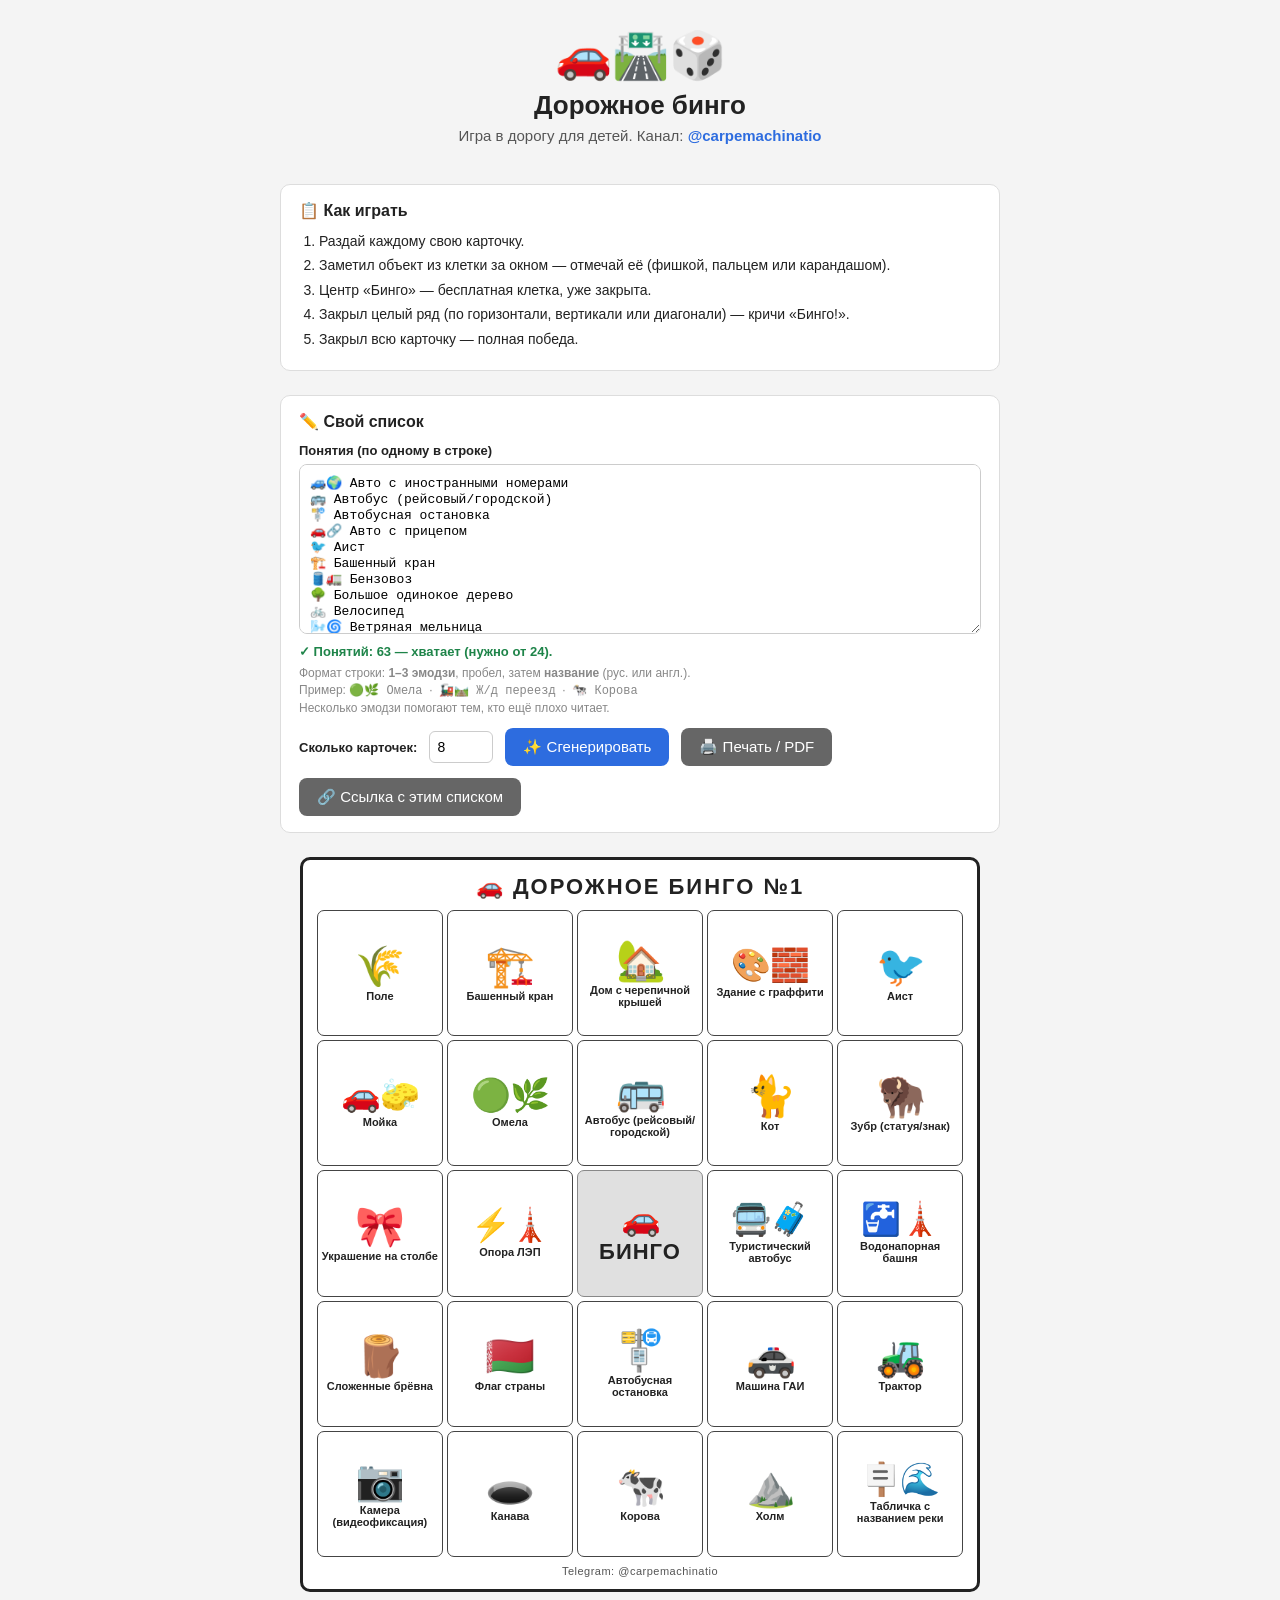
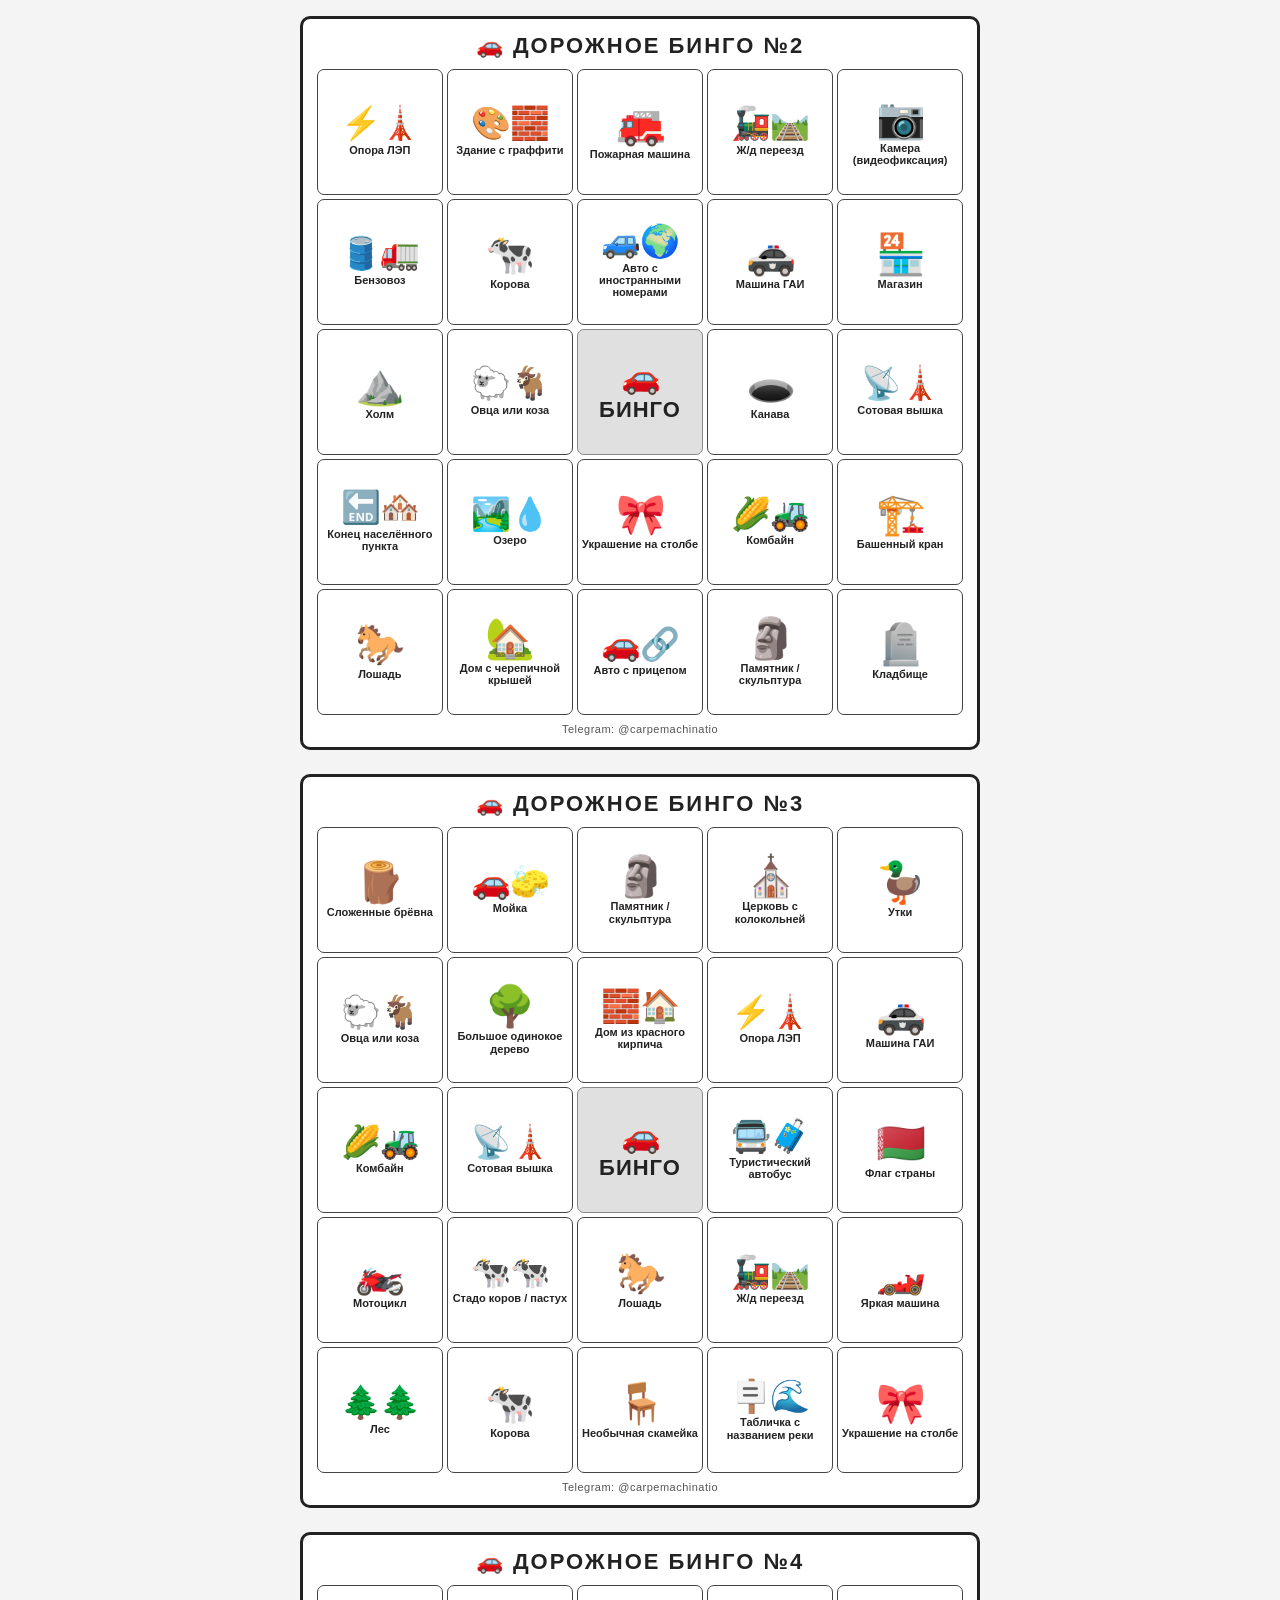
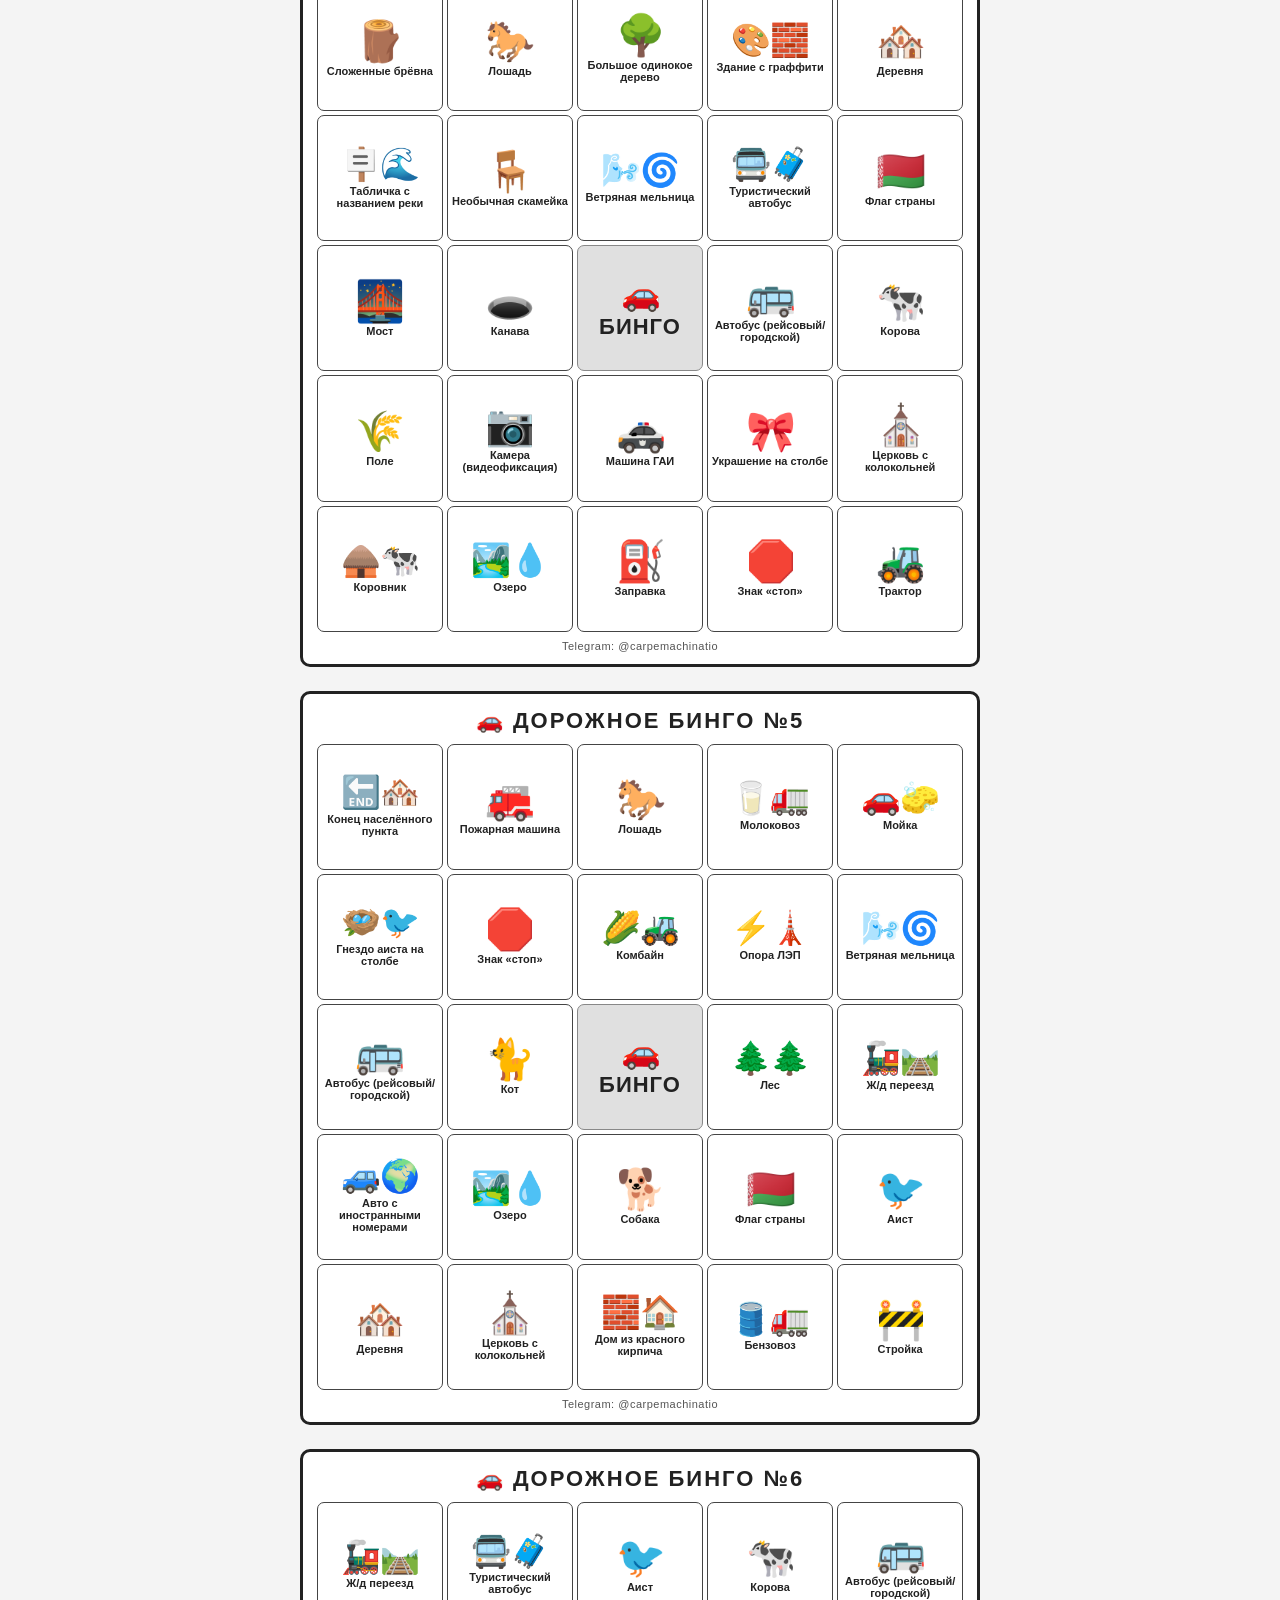
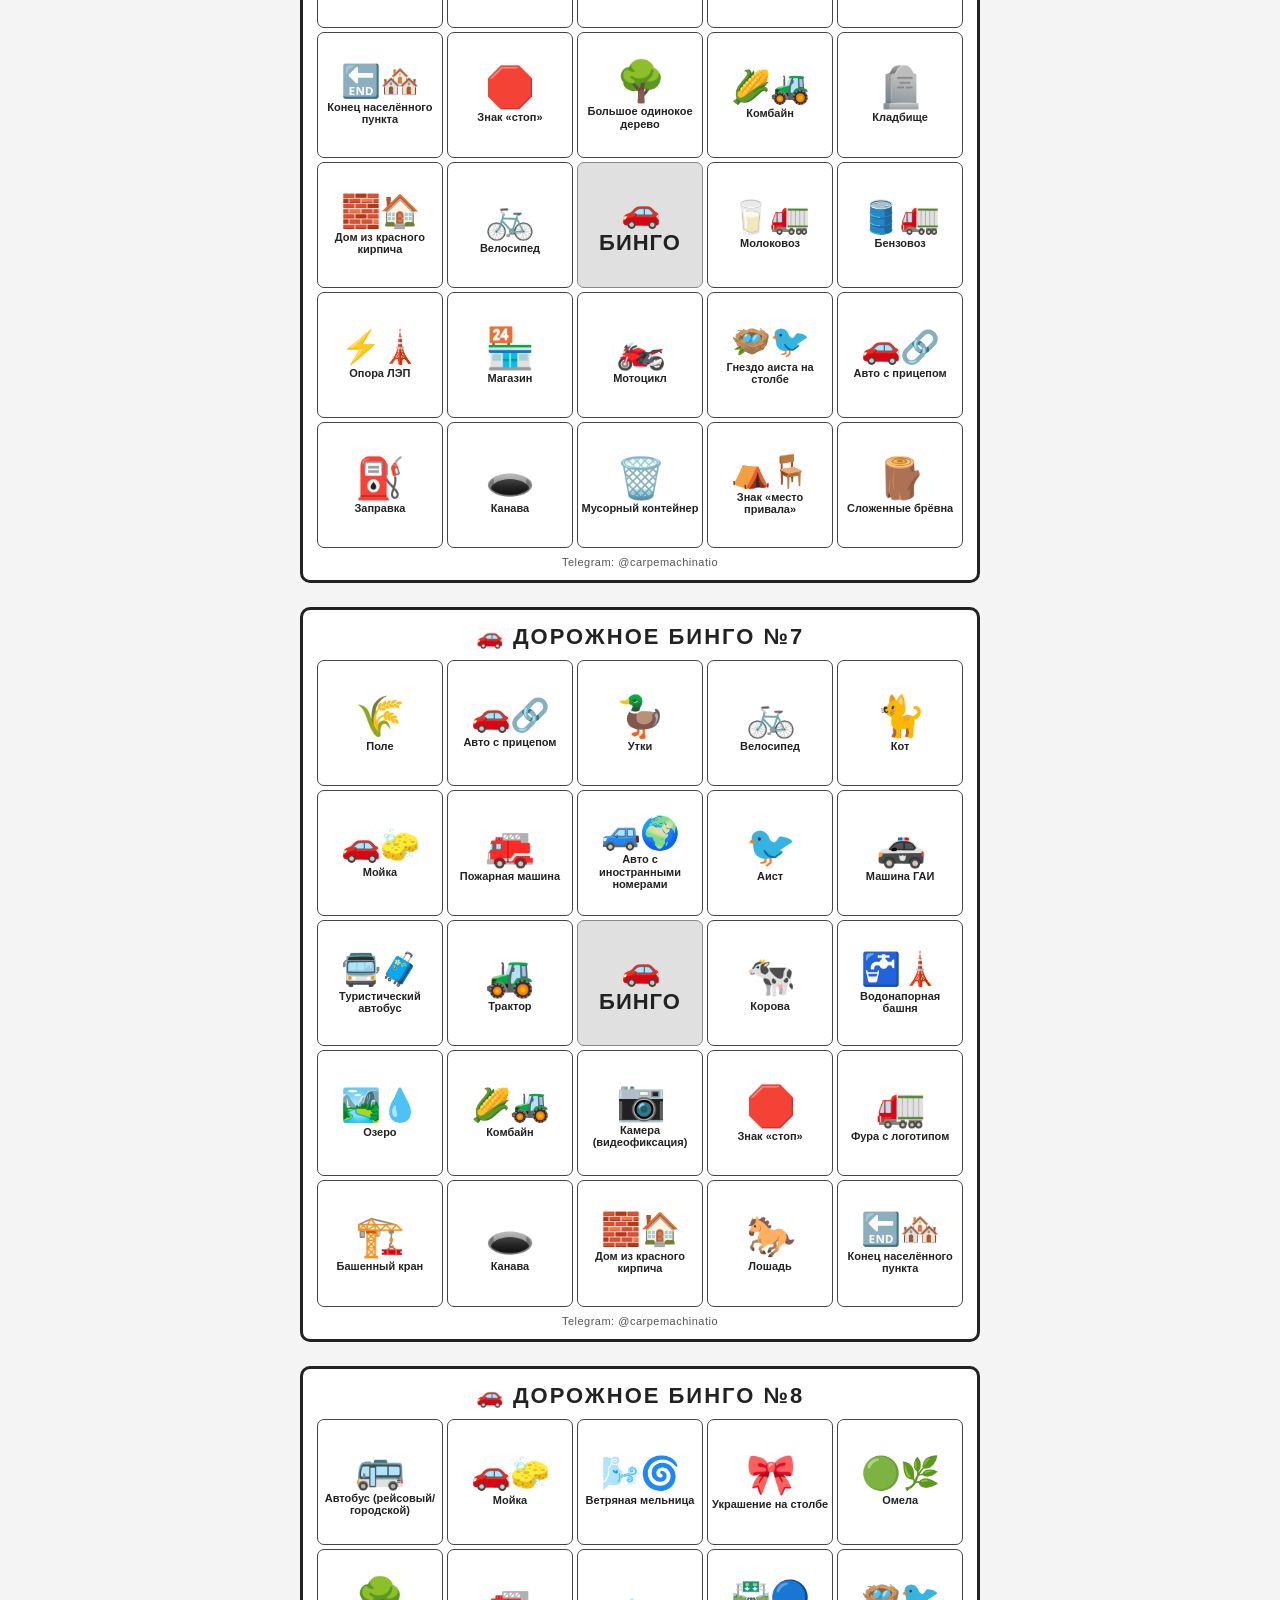
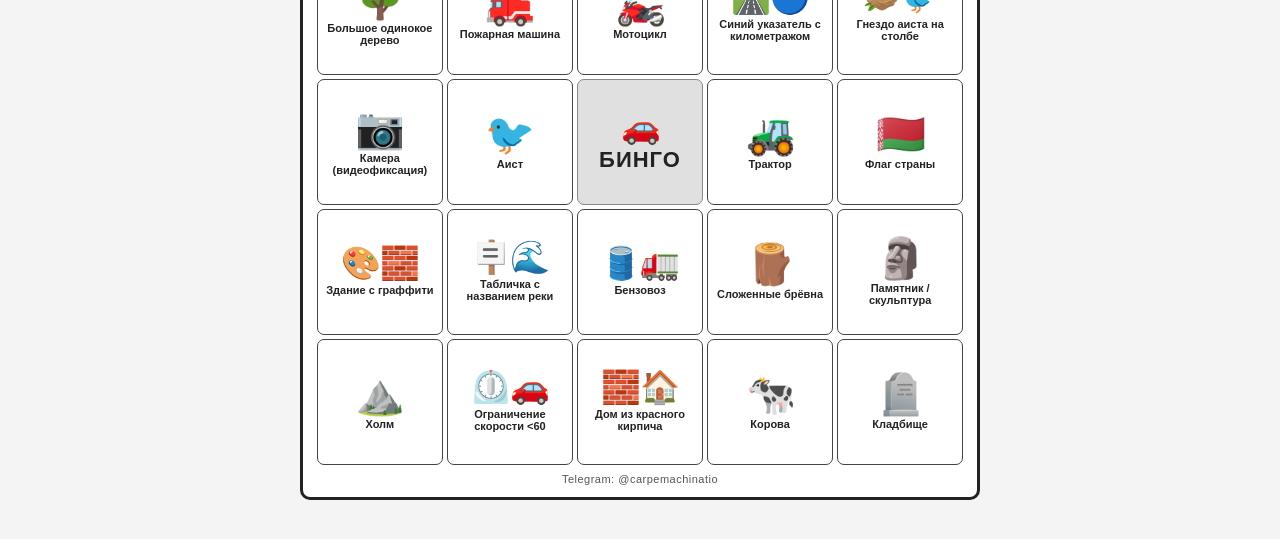
==== index.html @ 6b5879d4 "Initial commit: road bingo card generator Single-file static web app. 5x5 bingo cards for road trips" ====
<!DOCTYPE html>
<html lang="ru">
<head>
<meta charset="UTF-8">
<meta name="viewport" content="width=device-width, initial-scale=1.0">
<title>Дорожное бинго — генератор карточек для детей</title>
<meta name="description" content="Бесплатный генератор карточек «Дорожное бинго» — игра в дорогу для детей. Свой список слов, печать и PDF. Канал @carpemachinatio">

<!-- Open Graph / превью ссылки в Telegram -->
<meta property="og:type" content="website">
<meta property="og:title" content="🚗 Дорожное бинго — карточки для детей">
<meta property="og:description" content="Генератор карточек для игры в дорогу. Свой список слов, эмодзи-картинки, печать и PDF. @carpemachinatio">
<meta property="og:site_name" content="@carpemachinatio">
<!-- og:image: после хостинга подставь URL скриншота карточки -->
<meta property="og:image" content="">
<meta name="twitter:card" content="summary_large_image">

<style>
  * { box-sizing: border-box; }
  body {
    font-family: -apple-system, "Segoe UI", Roboto, sans-serif;
    margin: 0;
    padding: 0 16px 16px;
    background: #f4f4f4;
    color: #222;
  }

  .hero {
    max-width: 720px;
    margin: 0 auto 18px;
    text-align: center;
    padding: 28px 18px 22px;
  }
  .hero .emoji { font-size: 46px; }
  .hero h1 { font-size: 26px; margin: 8px 0 6px; }
  .hero p { color: #555; font-size: 15px; margin: 0; }
  .hero a { color: #2d6cdf; text-decoration: none; font-weight: 600; }
  .hero a:hover { text-decoration: underline; }

  .panel {
    max-width: 720px;
    margin: 0 auto 24px;
    background: #fff;
    border: 1px solid #ddd;
    border-radius: 10px;
    padding: 16px 18px;
  }
  .panel h2 { font-size: 16px; margin: 0 0 10px; }
  .rules { font-size: 14px; line-height: 1.6; margin: 0 0 4px; padding-left: 20px; }
  .rules li { margin-bottom: 2px; }

  label { display: block; font-size: 13px; font-weight: 600; margin: 12px 0 6px; }
  textarea {
    width: 100%;
    min-height: 170px;
    font-family: ui-monospace, "SF Mono", Menlo, monospace;
    font-size: 13px;
    padding: 10px;
    border: 1px solid #ccc;
    border-radius: 8px;
    resize: vertical;
  }
  .counter { font-size: 13px; font-weight: 600; margin-top: 6px; }
  .counter.ok { color: #1e8449; }
  .counter.bad { color: #c0392b; }
  .row { display: flex; align-items: center; gap: 12px; flex-wrap: wrap; margin-top: 12px; }
  .row label { margin: 0; }
  input[type=number] { width: 64px; padding: 7px; border: 1px solid #ccc; border-radius: 6px; font-size: 14px; }
  .hint { font-size: 12px; color: #888; margin-top: 6px; line-height: 1.4; }
  button {
    font-size: 15px;
    padding: 10px 18px;
    border: none;
    border-radius: 8px;
    background: #2d6cdf;
    color: #fff;
    cursor: pointer;
  }
  button.secondary { background: #666; }
  button:hover { filter: brightness(1.08); }

  .card {
    width: 18cm;
    max-width: 100%;
    margin: 0 auto 24px;
    background: #fff;
    border: 3px solid #222;
    border-radius: 10px;
    padding: 10px 14px 12px;
    page-break-inside: avoid;
    break-inside: avoid;
  }
  .card h2 {
    text-align: center;
    margin: 4px 0 10px;
    font-size: 22px;
    letter-spacing: 2px;
    text-transform: uppercase;
    color: #222;
  }
  .grid {
    display: grid;
    grid-template-columns: repeat(5, 1fr);
    grid-auto-rows: 1fr;
    gap: 4px;
  }
  .cell {
    border: 1.5px solid #444;
    border-radius: 7px;
    aspect-ratio: 1 / 1;
    display: flex;
    flex-direction: column;
    align-items: center;
    justify-content: center;
    text-align: center;
    padding: 3px;
    overflow: hidden;
  }
  .cell .emoji {
    font-size: 40px;
    line-height: 1.05;
    white-space: nowrap;
    letter-spacing: -1px;
  }
  .cell .emoji.two { font-size: 32px; }
  .cell .emoji.three { font-size: 25px; }
  .cell .label { font-size: 11px; line-height: 1.1; margin-top: 3px; font-weight: 600; }
  .cell.free {
    background: #e0e0e0;
    color: #222;
    border-color: #888;
  }
  .cell.free .emoji { font-size: 32px; }
  .cell.free .label {
    font-size: 22px;
    font-weight: 800;
    letter-spacing: 1px;
    text-transform: uppercase;
  }
  .card .footer {
    text-align: center;
    font-size: 11px;
    color: #555;
    margin-top: 8px;
    letter-spacing: 0.5px;
  }

  @media print {
    body { background: #fff; padding: 0; }
    .hero, .panel { display: none; }
    .card {
      width: 100%;
      margin: 0 0 0.6cm;
      border-width: 2px;
    }
    @page { size: A4 portrait; margin: 1cm; }
  }
</style>
</head>
<body>

<div class="hero">
  <div class="emoji">🚗🛣️🎲</div>
  <h1>Дорожное бинго</h1>
  <p>Игра в дорогу для детей. Канал: <a href="https://t.me/carpemachinatio" target="_blank" rel="noopener">@carpemachinatio</a></p>
</div>

<div class="panel">
  <h2>📋 Как играть</h2>
  <ol class="rules">
    <li>Раздай каждому свою карточку.</li>
    <li>Заметил объект из клетки за окном — отмечай её (фишкой, пальцем или карандашом).</li>
    <li>Центр «Бинго» — бесплатная клетка, уже закрыта.</li>
    <li>Закрыл целый ряд (по горизонтали, вертикали или диагонали) — кричи «Бинго!».</li>
    <li>Закрыл всю карточку — полная победа.</li>
  </ol>
</div>

<div class="panel">
  <h2>✏️ Свой список</h2>
  <label for="words">Понятия (по одному в строке)</label>
  <textarea id="words" spellcheck="false"></textarea>
  <div id="counter" class="counter"></div>
  <div class="hint">
    Формат строки: <b>1–3 эмодзи</b>, пробел, затем <b>название</b> (рус. или англ.).<br>
    Пример: <code>🟢🌿 Омела</code> &nbsp;·&nbsp; <code>🚂🛤️ Ж/д переезд</code> &nbsp;·&nbsp; <code>🐄 Корова</code><br>
    Несколько эмодзи помогают тем, кто ещё плохо читает.
  </div>

  <div class="row">
    <label for="count">Сколько карточек:</label>
    <input type="number" id="count" value="8" min="1" max="40">
    <button onclick="render()">✨ Сгенерировать</button>
    <button class="secondary" onclick="window.print()">🖨️ Печать / PDF</button>
    <button class="secondary" onclick="copyShareLink()">🔗 Ссылка с этим списком</button>
  </div>
</div>

<div id="cards"></div>

<script>
const DEFAULT_LIST = `🚙🌍 Авто с иностранными номерами
🚌 Автобус (рейсовый/городской)
🚏 Автобусная остановка
🚗🔗 Авто с прицепом
🐦 Аист
🏗️ Башенный кран
🛢️🚛 Бензовоз
🌳 Большое одинокое дерево
🚲 Велосипед
🌬️🌀 Ветряная мельница
🚰🗼 Водонапорная башня
🪺🐦 Гнездо аиста на столбе
🏘️ Деревня
🧱🏠 Дом из красного кирпича
🏡 Дом с черепичной крышей
🚂🛤️ Ж/д переезд
⛽ Заправка
🎨🧱 Здание с граффити
⛺🪑 Знак «место привала»
🛑 Знак «стоп»
⏲️🚗 Ограничение скорости <60
🦬 Зубр (статуя/знак)
📷 Камера (видеофиксация)
🕳️ Канава
🪦 Кладбище
🌽🚜 Комбайн
🐄 Корова
🛖🐄 Коровник
🐈 Кот
🌲🌲 Лес
🐎 Лошадь
🏪 Магазин
🚓 Машина ГАИ
🚗🧽 Мойка
🥛🚛 Молоковоз
🌉 Мост
🏍️ Мотоцикл
🗑️ Мусорный контейнер
🪑 Необычная скамейка
🐑🐐 Овца или коза
🏞️💧 Озеро
🟢🌿 Омела
⚡🗼 Опора ЛЭП
🗿 Памятник / скульптура
🚒 Пожарная машина
🌾 Поле
🛣️🔵 Синий указатель с километражом
🪵 Сложенные брёвна
🐕 Собака
📡🗼 Сотовая вышка
🐄🐄 Стадо коров / пастух
🚧 Стройка
🪧🌊 Табличка с названием реки
🚜 Трактор
🚍🧳 Туристический автобус
🔚🏘️ Конец населённого пункта
🎀 Украшение на столбе
🦆 Утки
🇧🇾 Флаг страны
🚛 Фура с логотипом
⛰️ Холм
⛪ Церковь с колокольней
🏎️ Яркая машина`;

const CHANNEL = "@carpemachinatio";
const NEEDED = 24;

// Разбор строки: ведущие эмодзи (до первой буквы) -> картинка, остальное -> подпись.
function parseLine(line) {
  const trimmed = line.trim();
  if (!trimmed) return null;
  const m = trimmed.match(/[A-Za-zА-Яа-яЁё]/);
  if (!m) return { emoji: trimmed, label: "" };
  const idx = m.index;
  const emoji = trimmed.slice(0, idx).trim();
  const label = trimmed.slice(idx).trim();
  return { emoji: emoji || "•", label };
}

function parseAll() {
  return document.getElementById('words').value
    .split('\n').map(parseLine).filter(Boolean);
}

// Кол-во эмодзи-знаков (с учётом ZWJ/флагов через сегментацию).
function emojiCount(str) {
  if (window.Intl && Intl.Segmenter) {
    const seg = new Intl.Segmenter("ru", { granularity: "grapheme" });
    return [...seg.segment(str)].filter(s => s.segment.trim()).length;
  }
  return [...str].filter(c => c.trim()).length;
}

function shuffle(arr) {
  const a = arr.slice();
  for (let i = a.length - 1; i > 0; i--) {
    const j = Math.floor(Math.random() * (i + 1));
    [a[i], a[j]] = [a[j], a[i]];
  }
  return a;
}

function escapeHtml(s) {
  return s.replace(/&/g, "&amp;").replace(/</g, "&lt;").replace(/>/g, "&gt;");
}

function cellHtml(item) {
  const n = emojiCount(item.emoji);
  const cls = n >= 3 ? "emoji three" : (n === 2 ? "emoji two" : "emoji");
  return '<div class="cell"><div class="' + cls + '">' + item.emoji +
         '</div><div class="label">' + escapeHtml(item.label) + '</div></div>';
}

function makeCard(idx, items) {
  const picks = shuffle(items).slice(0, 24);
  const cells = [];
  let p = 0;
  for (let i = 0; i < 25; i++) {
    if (i === 12) {
      cells.push('<div class="cell free"><div class="emoji">🚗</div><div class="label">Бинго</div></div>');
    } else {
      cells.push(cellHtml(picks[p++]));
    }
  }
  return '<div class="card"><h2>🚗 Дорожное бинго №' + (idx + 1) +
         '</h2><div class="grid">' + cells.join('') +
         '</div><div class="footer">Telegram: ' + CHANNEL + '</div></div>';
}

function updateCounter() {
  const n = parseAll().length;
  const el = document.getElementById('counter');
  if (n >= NEEDED) {
    el.className = "counter ok";
    el.textContent = "✓ Понятий: " + n + " — хватает (нужно от " + NEEDED + ").";
  } else {
    el.className = "counter bad";
    el.textContent = "Понятий: " + n + " — мало, нужно ещё " + (NEEDED - n) + " (минимум " + NEEDED + ").";
  }
}

function render() {
  const items = parseAll();
  updateCounter();
  if (items.length < NEEDED) {
    document.getElementById('cards').innerHTML = "";
    return;
  }
  let count = parseInt(document.getElementById('count').value, 10) || 8;
  count = Math.max(1, Math.min(40, count));
  const out = [];
  for (let i = 0; i < count; i++) out.push(makeCard(i, items));
  document.getElementById('cards').innerHTML = out.join('');
}

// --- URL-параметр ?list= (base64, UTF-8 safe) ---
function encodeList(text) { return btoa(unescape(encodeURIComponent(text))); }
function decodeList(b64) { return decodeURIComponent(escape(atob(b64))); }

function copyShareLink() {
  const url = location.origin + location.pathname + "?list=" +
              encodeURIComponent(encodeList(document.getElementById('words').value));
  navigator.clipboard?.writeText(url).then(
    () => alert("Ссылка скопирована! Длина: " + url.length + " симв.\n\n" +
                (url.length > 6000 ? "⚠️ Очень длинная — короткий список надёжнее." : "Можно делиться.")),
    () => prompt("Скопируй ссылку вручную:", url)
  ) || prompt("Скопируй ссылку вручную:", url);
}

// --- Инициализация ---
(function init() {
  const params = new URLSearchParams(location.search);
  const l = params.get('list');
  let initial = DEFAULT_LIST;
  if (l) {
    try { initial = decodeList(l); } catch (e) { /* битый параметр — дефолт */ }
  }
  const ta = document.getElementById('words');
  ta.value = initial;
  ta.addEventListener('input', updateCounter);
  render();
})();
</script>
</body>
</html>
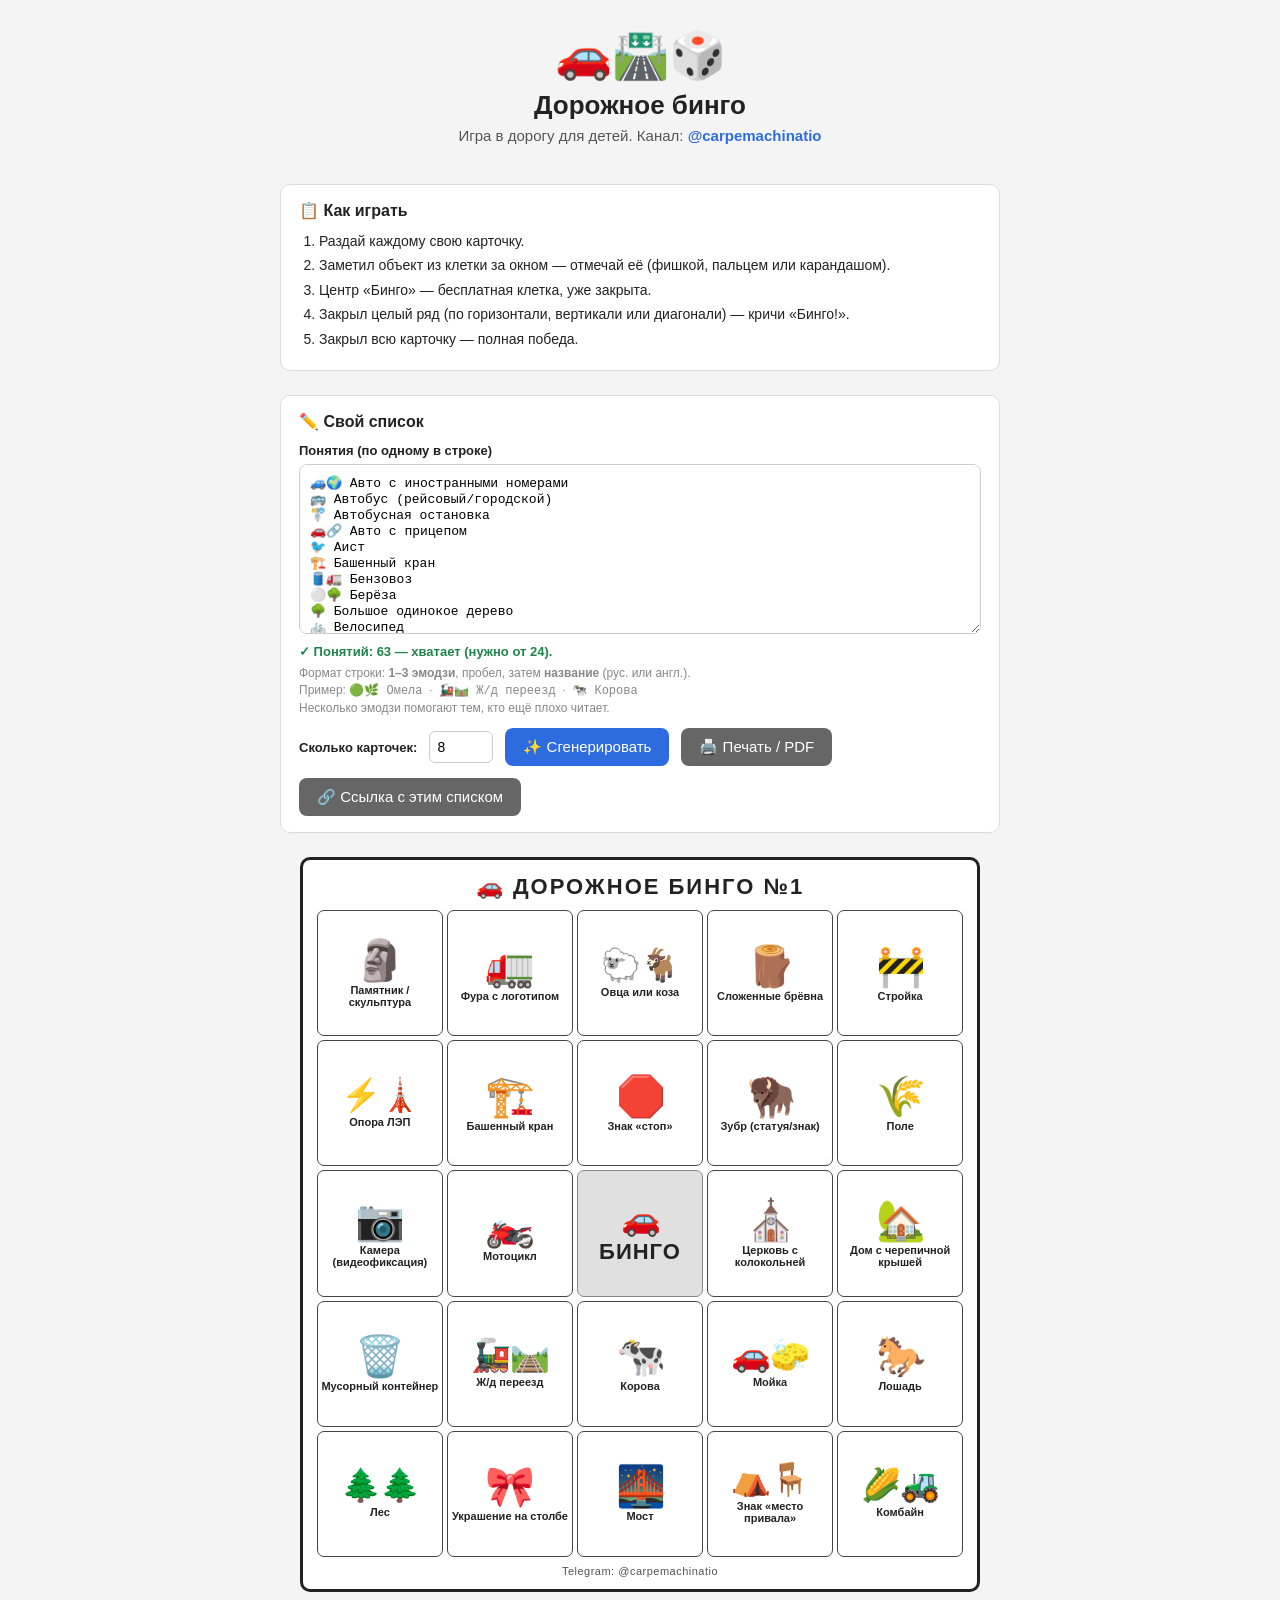
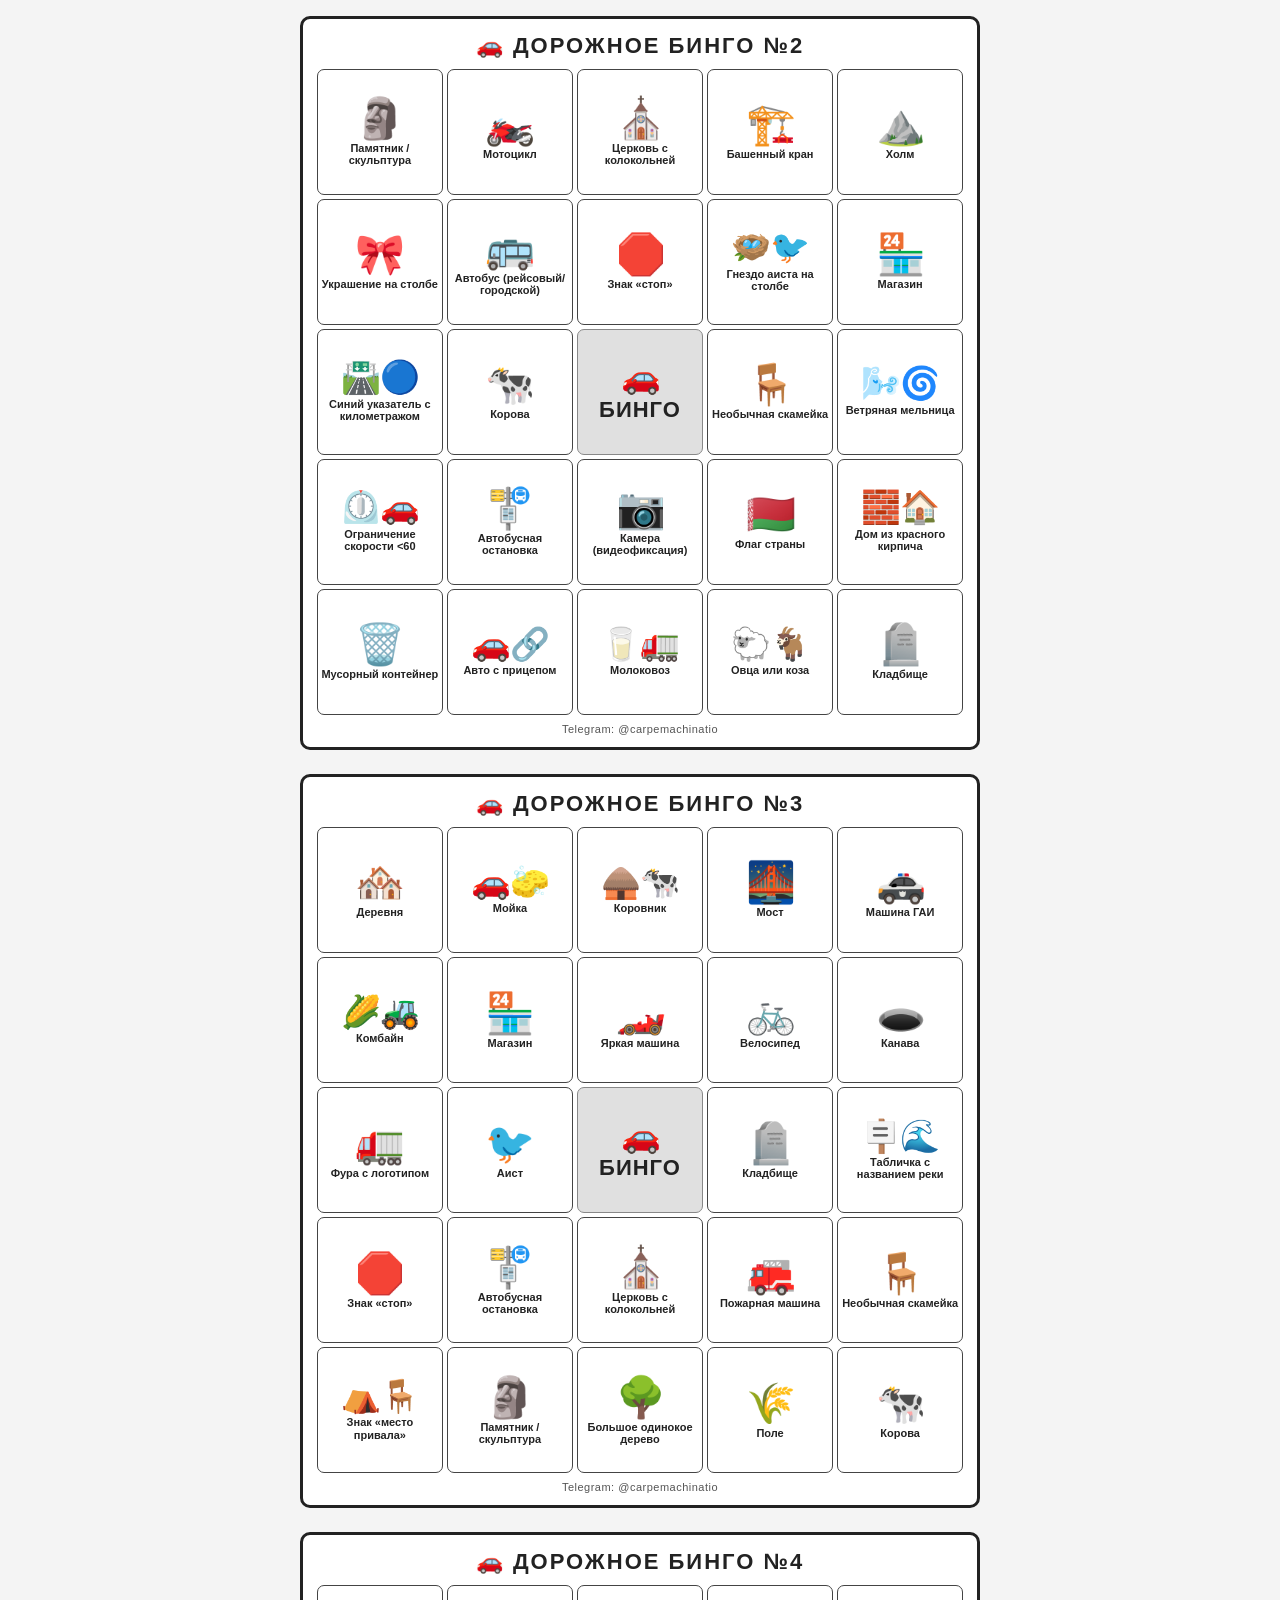
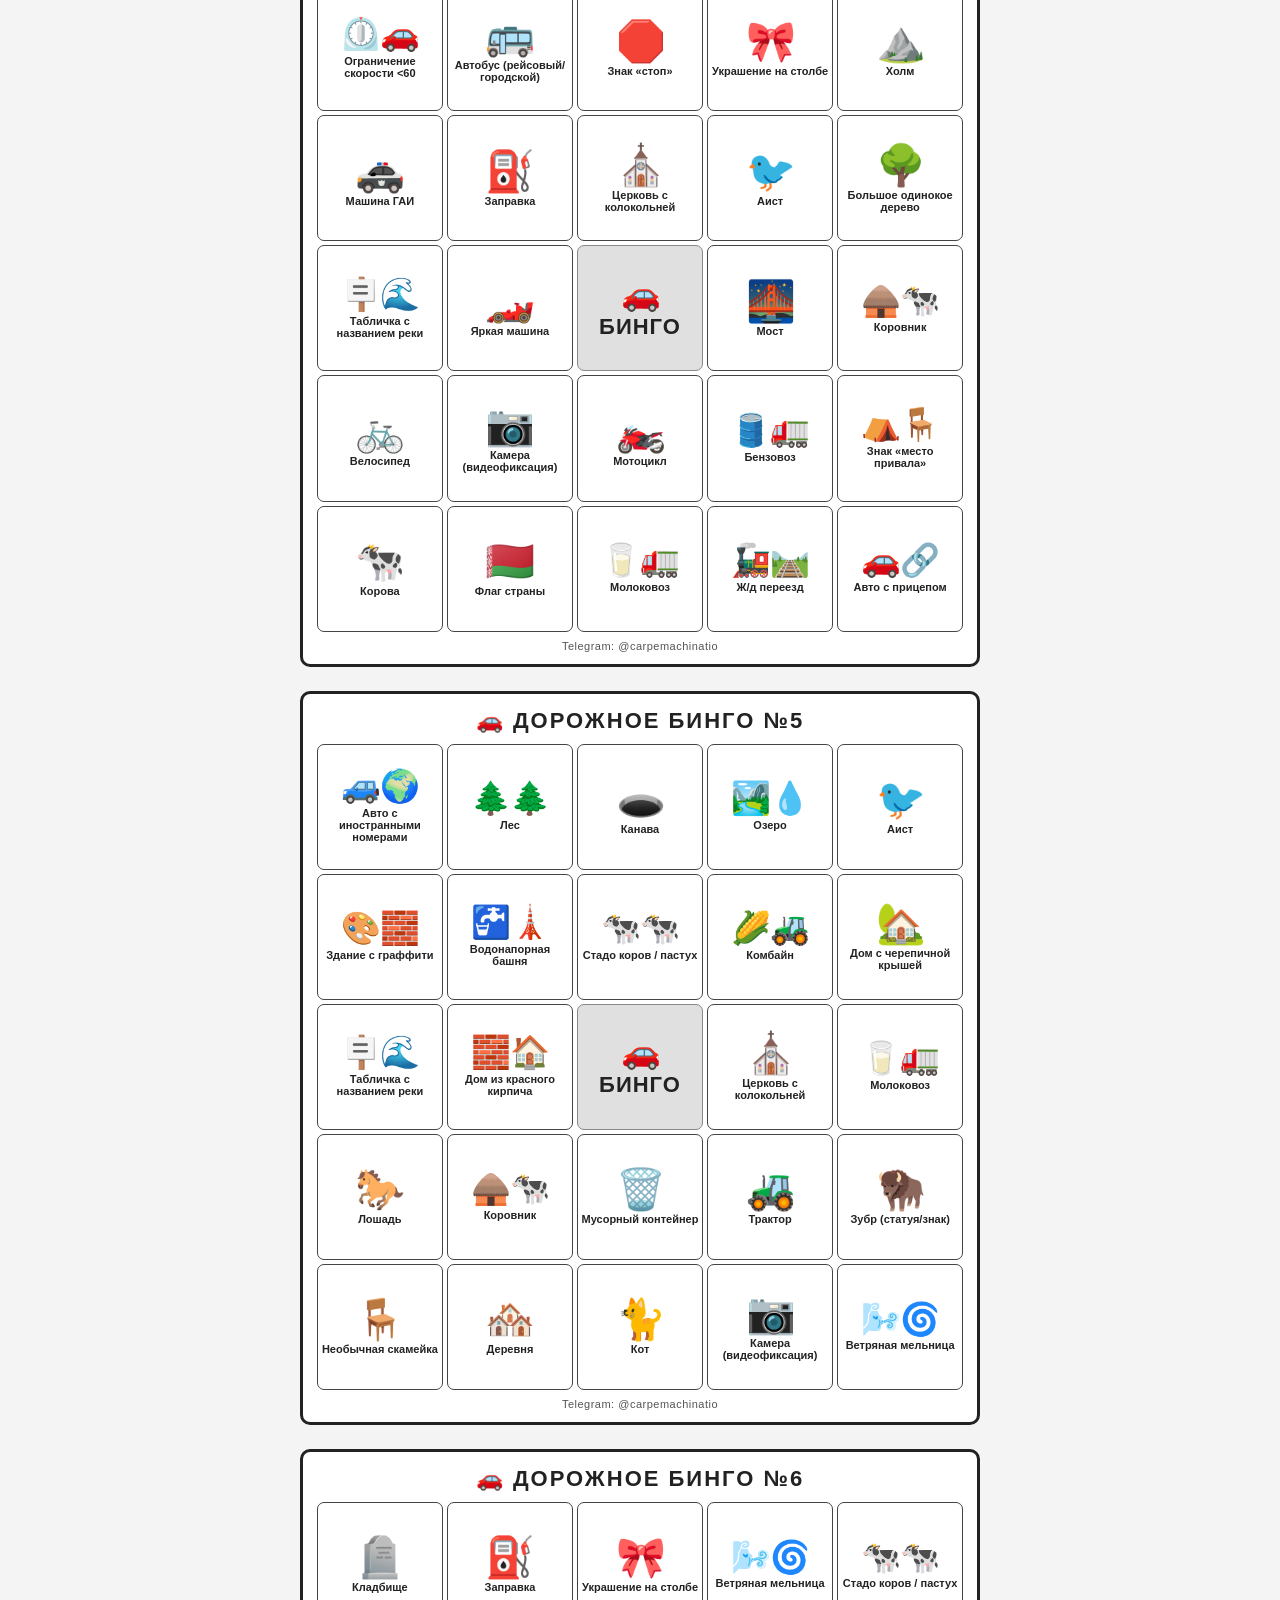
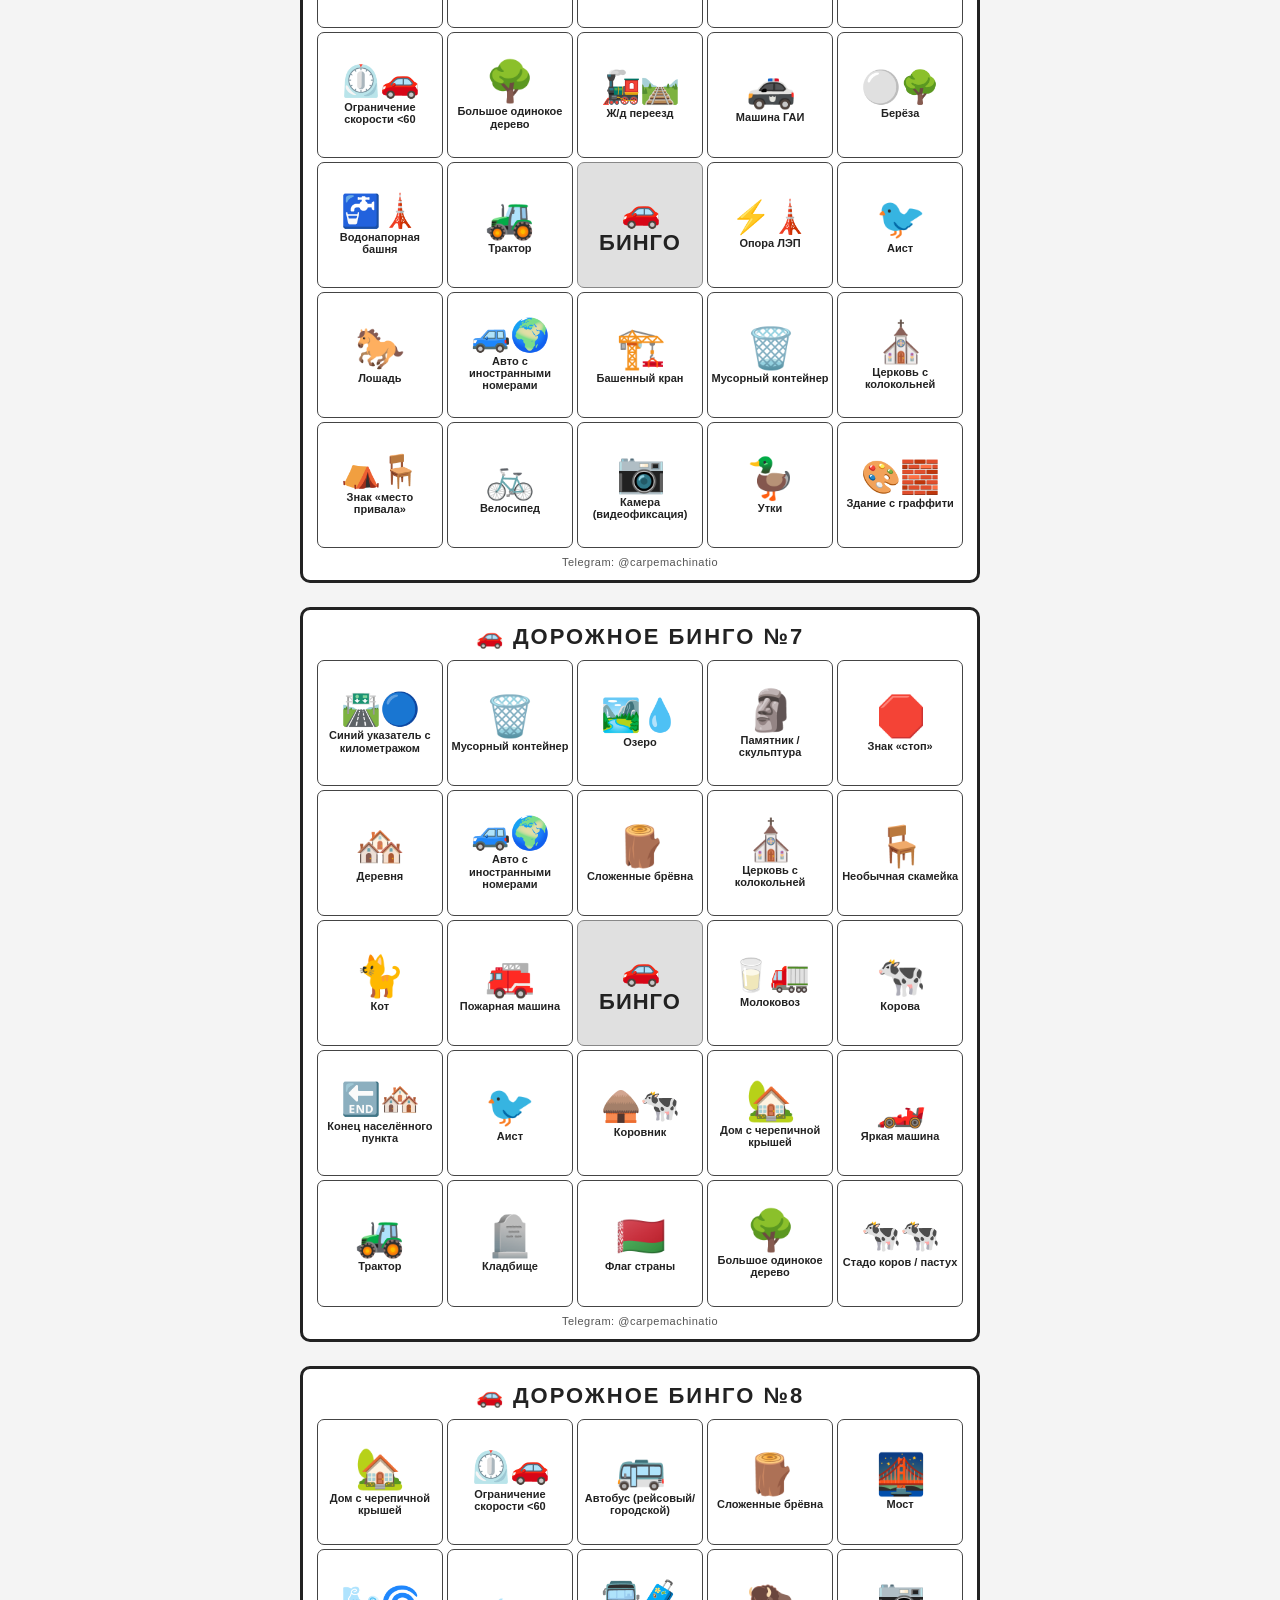
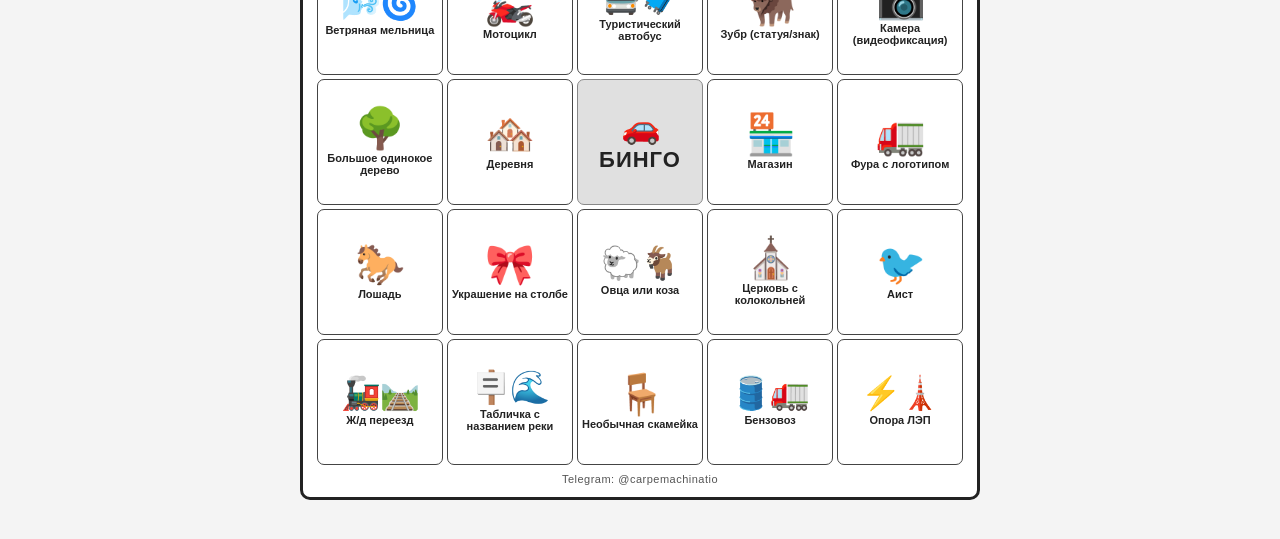
==== commit cd96c721: "Replace Омела with Берёза in default word list Birch (⚪🌳) is more recognizable for kids than mistlet" ====
--- a/index.html
+++ b/index.html
@@ -206,6 +206,7 @@
 🐦 Аист
 🏗️ Башенный кран
 🛢️🚛 Бензовоз
+⚪🌳 Берёза
 🌳 Большое одинокое дерево
 🚲 Велосипед
 🌬️🌀 Ветряная мельница
@@ -240,7 +241,6 @@
 🪑 Необычная скамейка
 🐑🐐 Овца или коза
 🏞️💧 Озеро
-🟢🌿 Омела
 ⚡🗼 Опора ЛЭП
 🗿 Памятник / скульптура
 🚒 Пожарная машина
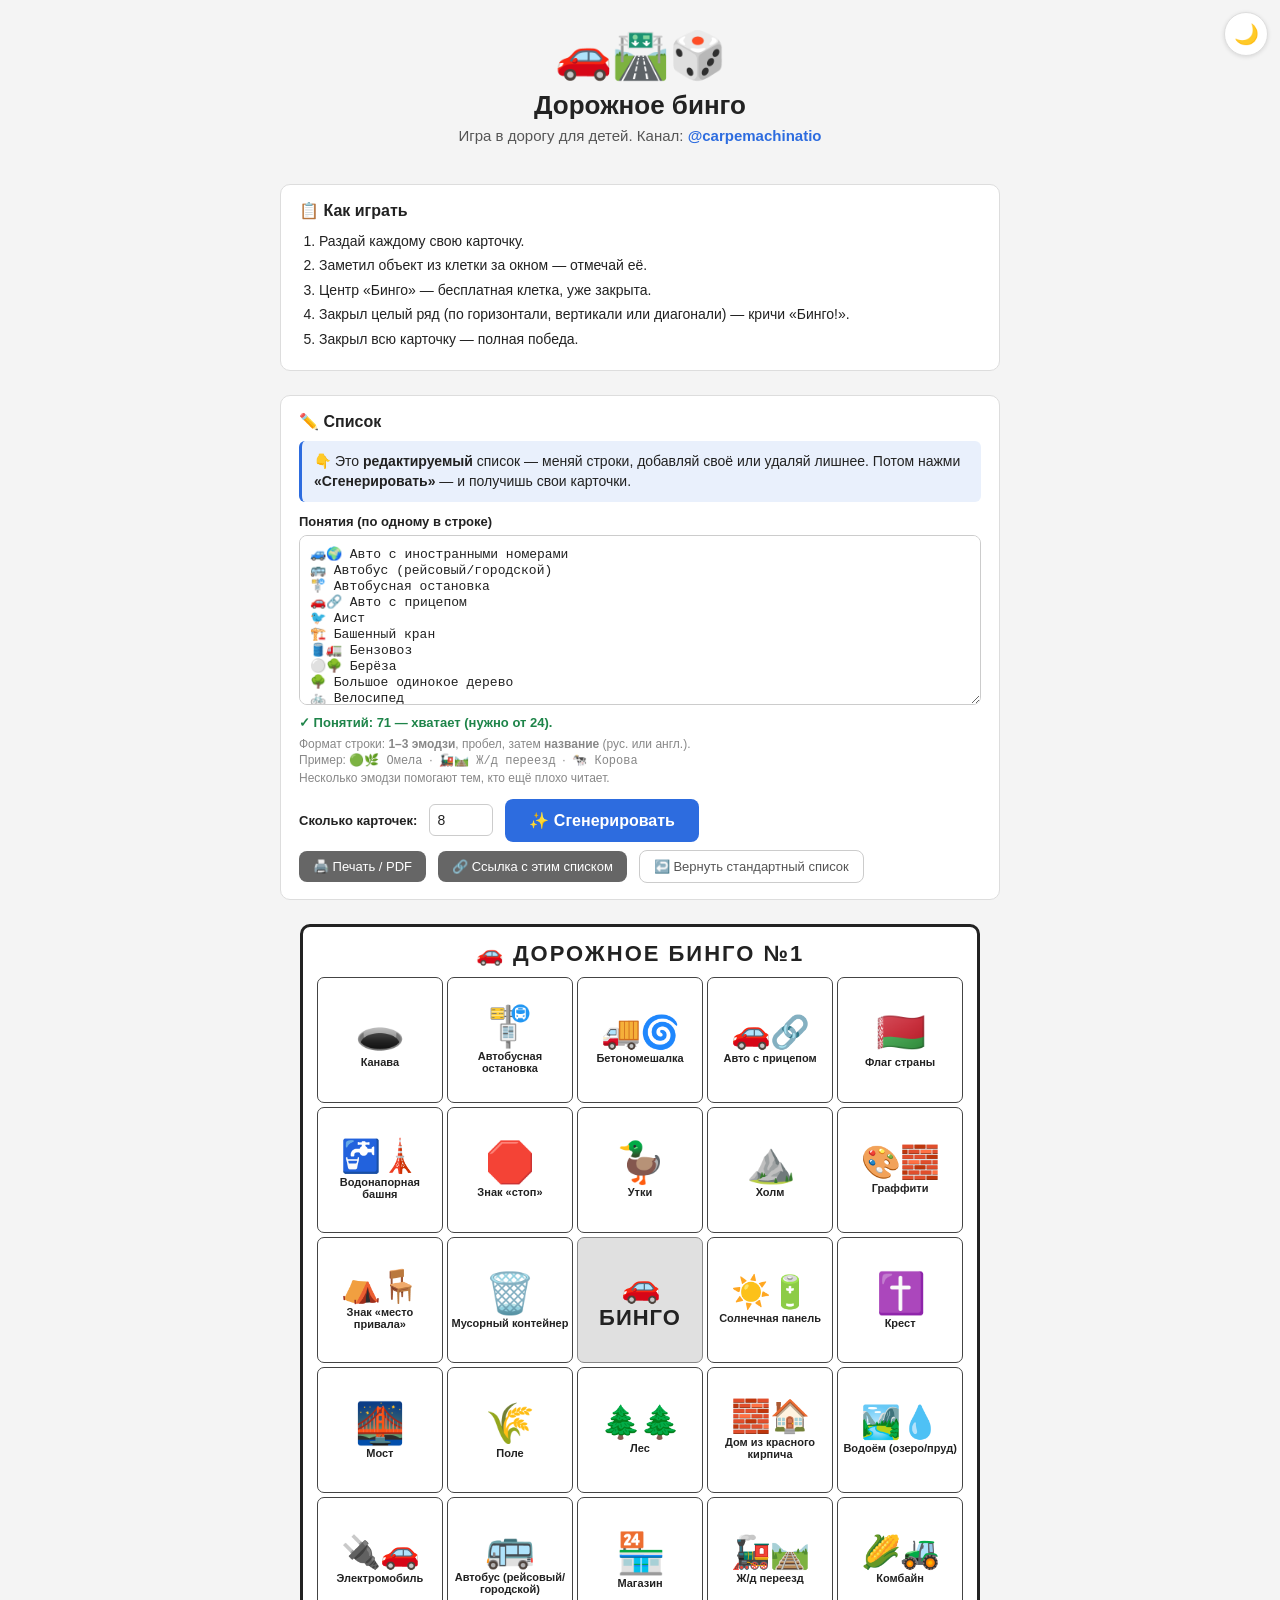
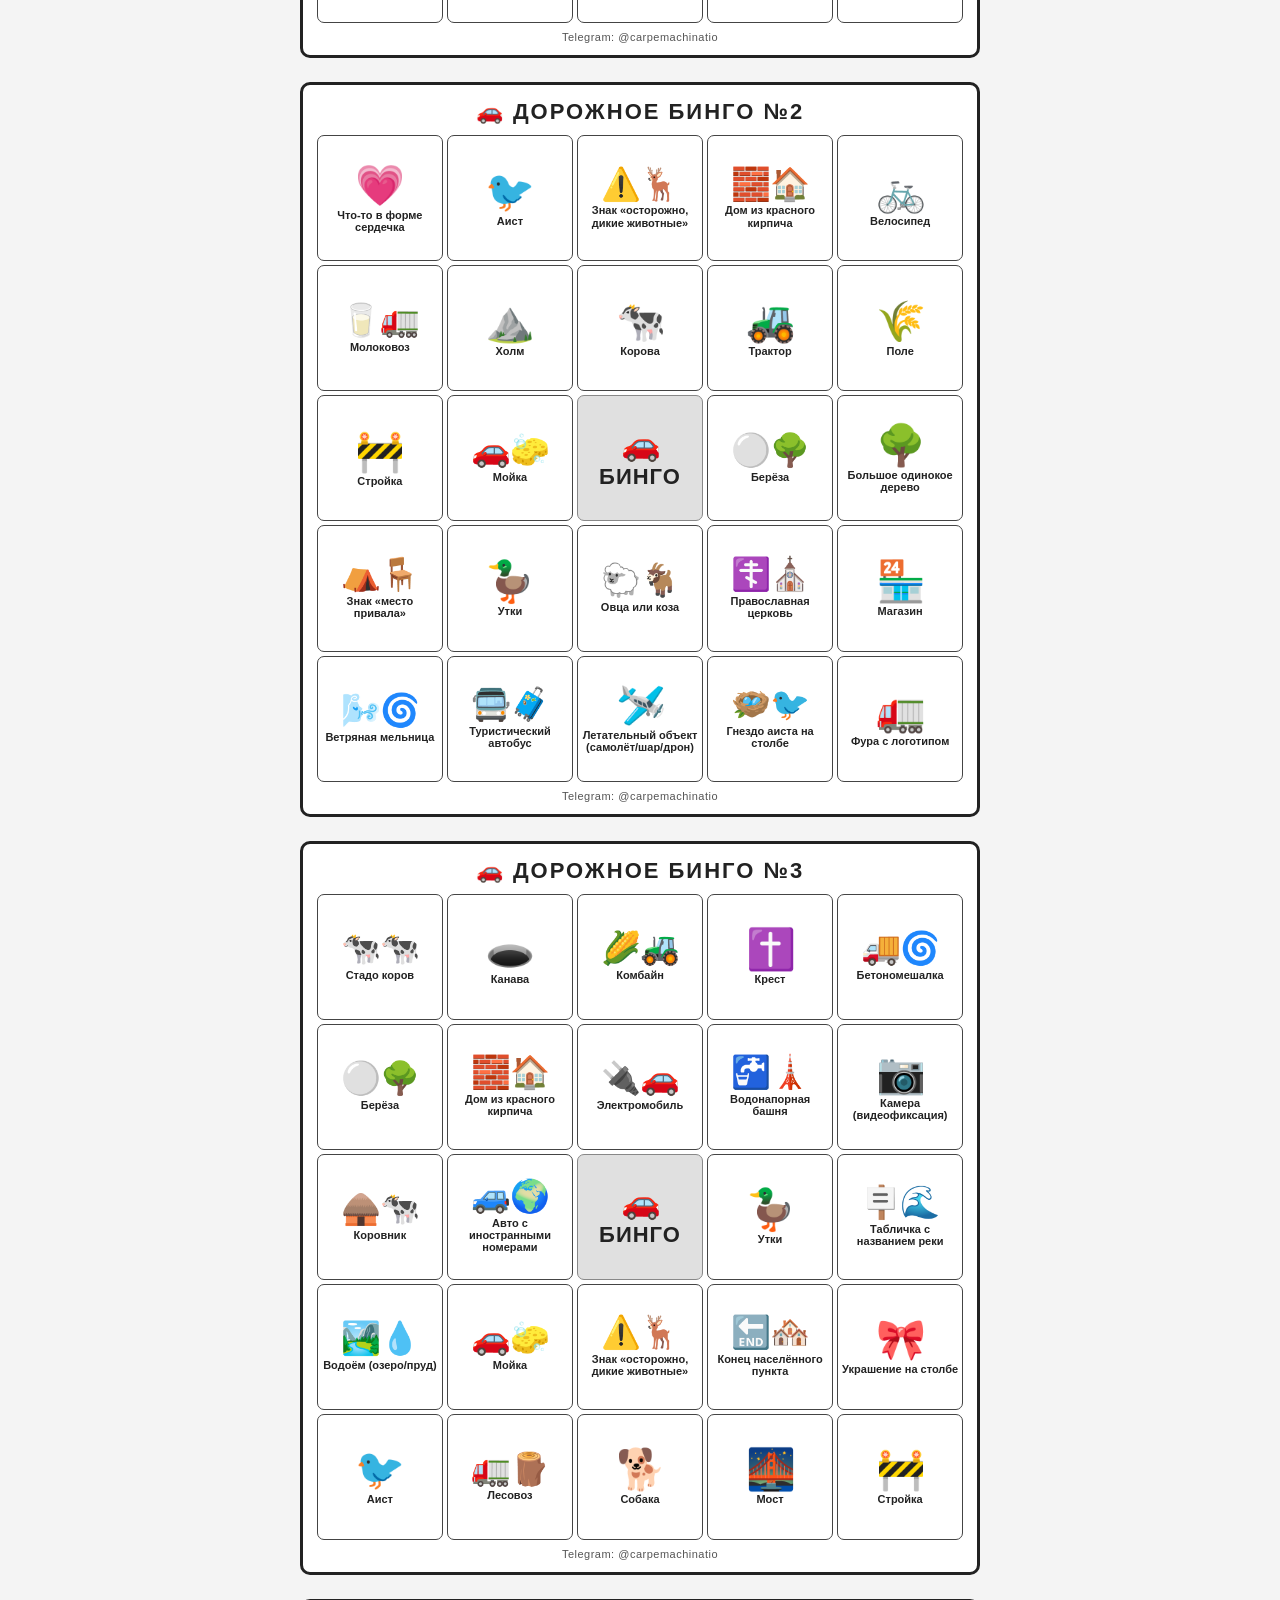
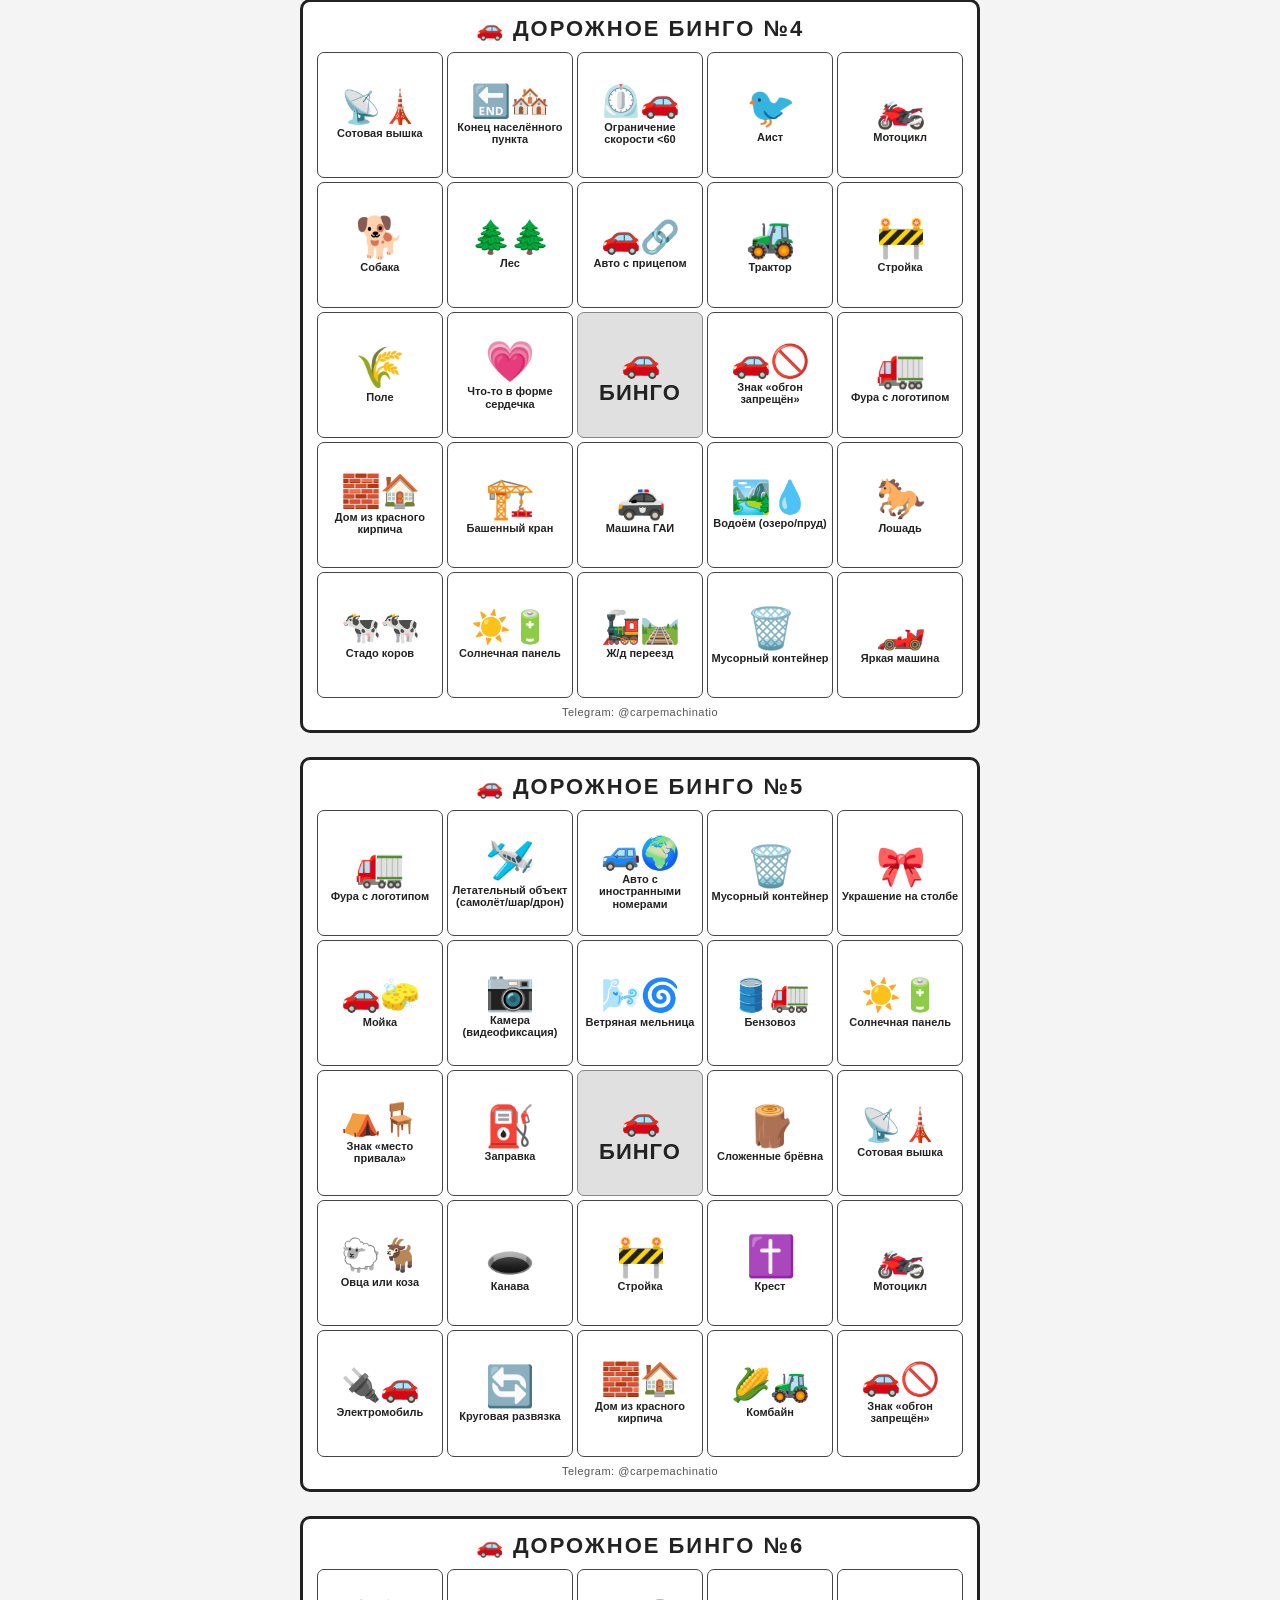
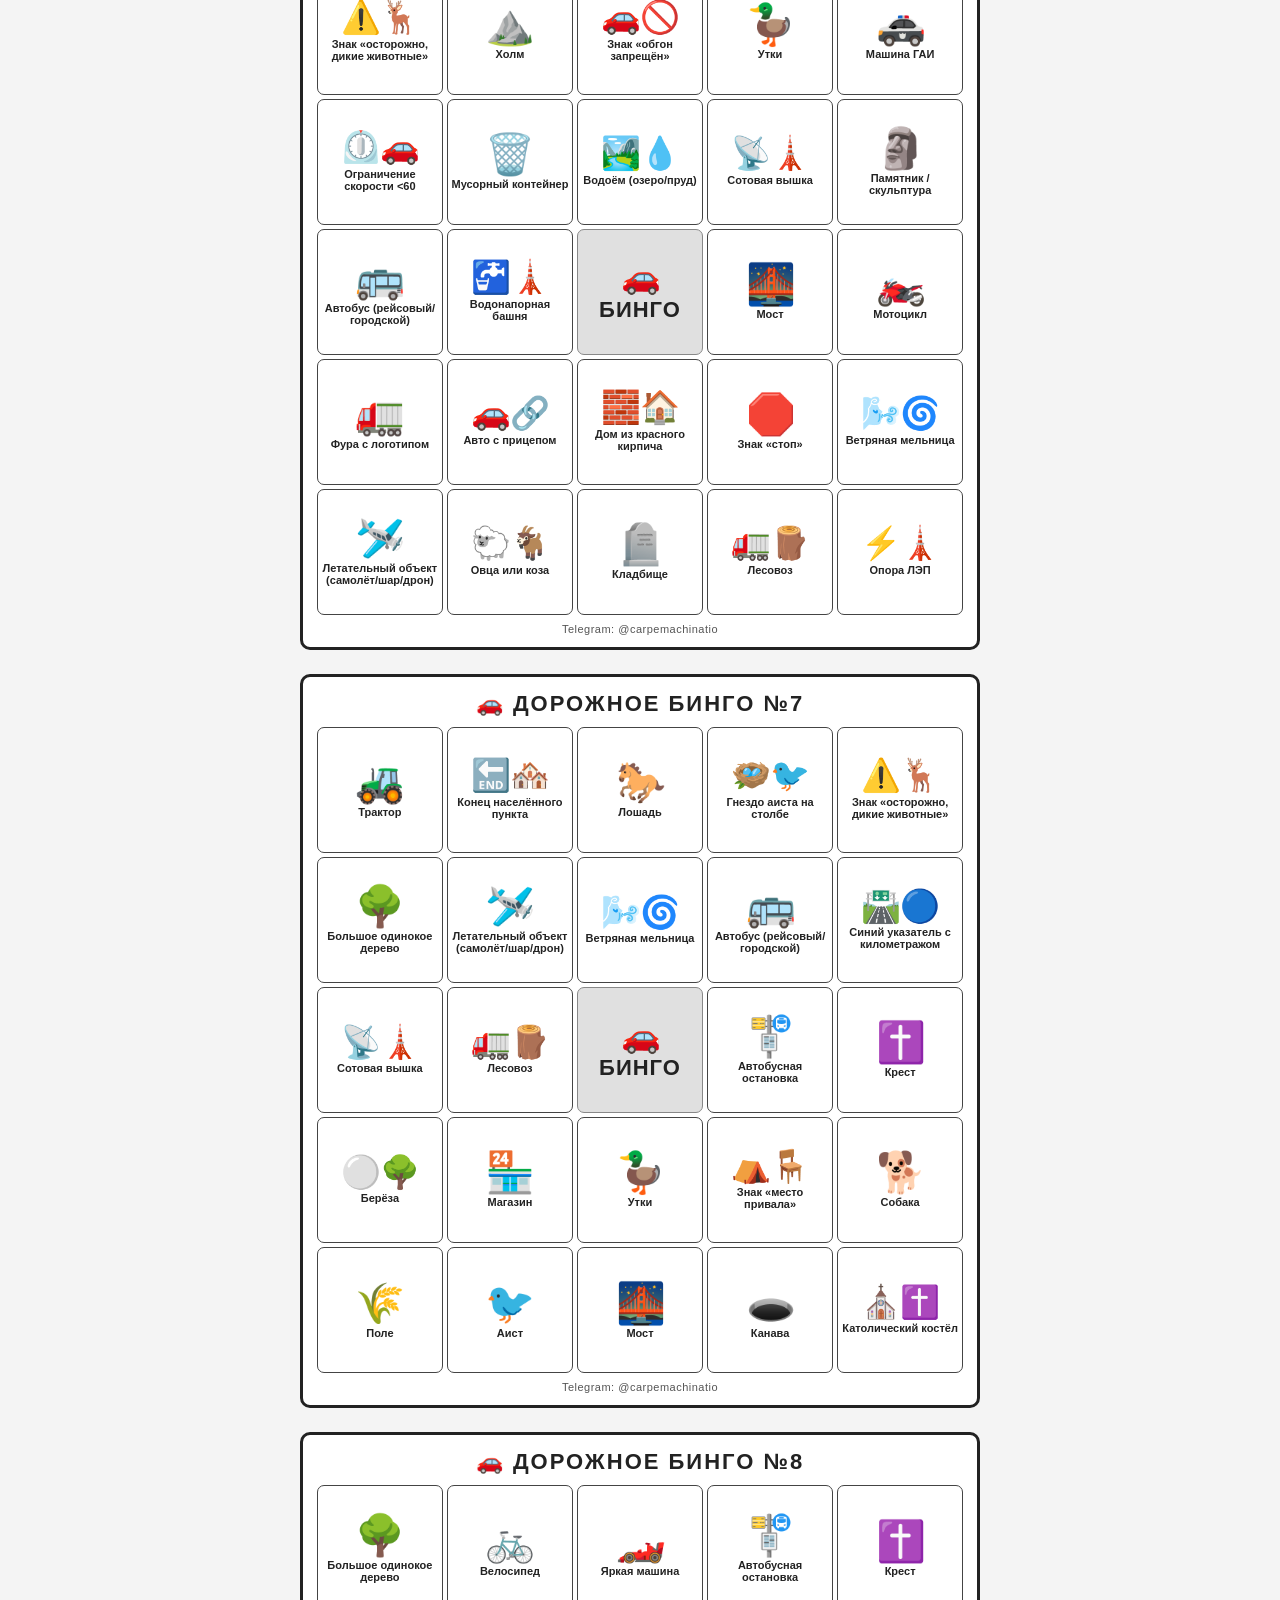
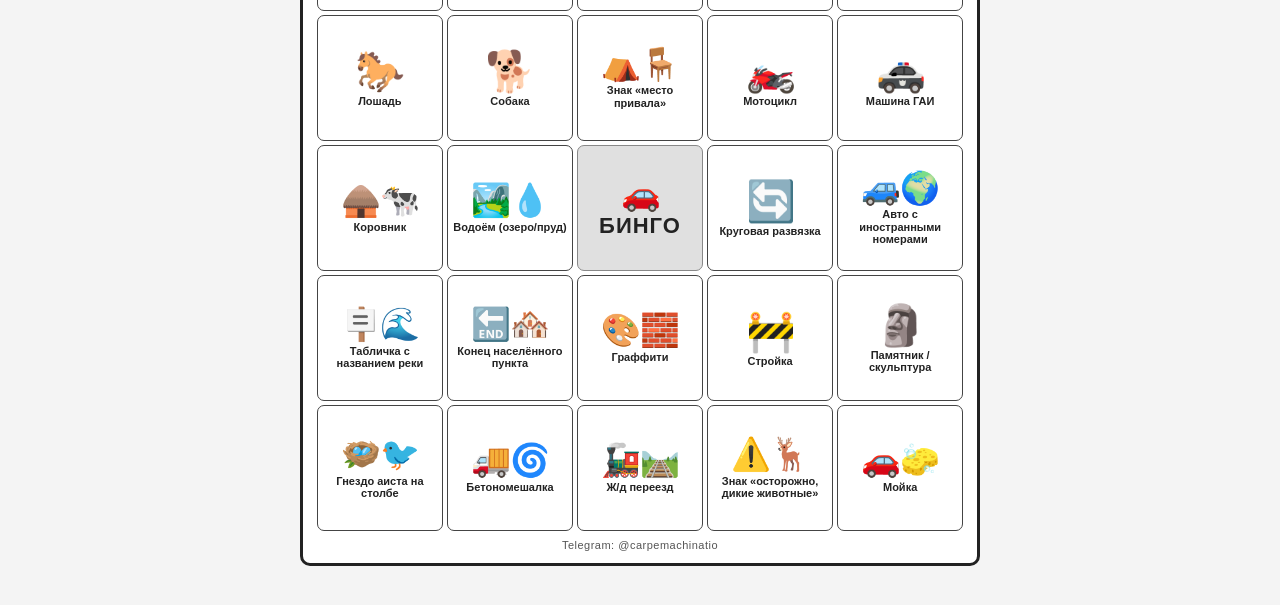
==== commit 1f08e201: "Add dark theme, refine word list, and make list editing discoverable - Dark theme via CSS variables:" ====
--- a/index.html
+++ b/index.html
@@ -16,13 +16,96 @@
 <meta name="twitter:card" content="summary_large_image">
 
 <style>
+  /* Светлая тема (по умолчанию) */
+  :root {
+    --bg: #f4f4f4;
+    --text: #222;
+    --muted: #555;
+    --link: #2d6cdf;
+    --panel-bg: #fff;
+    --panel-border: #ddd;
+    --input-bg: #fff;
+    --input-border: #ccc;
+    --hint: #888;
+    --ok: #1e8449;
+    --bad: #c0392b;
+    --accent: #2d6cdf;
+    --accent-text: #fff;
+    --secondary: #666;
+    --card-bg: #fff;
+    --card-text: #222;
+    --card-border: #222;
+    --cell-border: #444;
+    --free-bg: #e0e0e0;
+    --free-text: #222;
+    --free-border: #888;
+    --footer: #555;
+    --shadow: rgba(0,0,0,0.12);
+  }
+
+  /* Тёмная палитра */
+  :root[data-theme="dark"] {
+    --bg: #181818;
+    --text: #e6e6e6;
+    --muted: #a8a8a8;
+    --link: #6ea8ff;
+    --panel-bg: #242424;
+    --panel-border: #3a3a3a;
+    --input-bg: #1c1c1c;
+    --input-border: #454545;
+    --hint: #888;
+    --ok: #4caf72;
+    --bad: #ff6f61;
+    --accent: #3b78e7;
+    --accent-text: #fff;
+    --secondary: #555;
+    --card-bg: #262626;
+    --card-text: #ededed;
+    --card-border: #d8d8d8;
+    --cell-border: #6a6a6a;
+    --free-bg: #3a3a3a;
+    --free-text: #ededed;
+    --free-border: #7a7a7a;
+    --footer: #9a9a9a;
+    --shadow: rgba(0,0,0,0.5);
+  }
+
+  /* Автодетект системной темы, если пользователь не выбрал явно */
+  @media (prefers-color-scheme: dark) {
+    :root:not([data-theme="light"]) {
+      --bg: #181818;
+      --text: #e6e6e6;
+      --muted: #a8a8a8;
+      --link: #6ea8ff;
+      --panel-bg: #242424;
+      --panel-border: #3a3a3a;
+      --input-bg: #1c1c1c;
+      --input-border: #454545;
+      --hint: #888;
+      --ok: #4caf72;
+      --bad: #ff6f61;
+      --accent: #3b78e7;
+      --accent-text: #fff;
+      --secondary: #555;
+      --card-bg: #262626;
+      --card-text: #ededed;
+      --card-border: #d8d8d8;
+      --cell-border: #6a6a6a;
+      --free-bg: #3a3a3a;
+      --free-text: #ededed;
+      --free-border: #7a7a7a;
+      --footer: #9a9a9a;
+      --shadow: rgba(0,0,0,0.5);
+    }
+  }
+
   * { box-sizing: border-box; }
   body {
     font-family: -apple-system, "Segoe UI", Roboto, sans-serif;
     margin: 0;
     padding: 0 16px 16px;
-    background: #f4f4f4;
-    color: #222;
+    background: var(--bg);
+    color: var(--text);
   }
 
   .hero {
@@ -33,15 +116,35 @@
   }
   .hero .emoji { font-size: 46px; }
   .hero h1 { font-size: 26px; margin: 8px 0 6px; }
-  .hero p { color: #555; font-size: 15px; margin: 0; }
-  .hero a { color: #2d6cdf; text-decoration: none; font-weight: 600; }
+  .hero p { color: var(--muted); font-size: 15px; margin: 0; }
+  .hero a { color: var(--link); text-decoration: none; font-weight: 600; }
   .hero a:hover { text-decoration: underline; }
+
+  /* Кнопка переключения темы */
+  .theme-toggle {
+    position: fixed;
+    top: 12px;
+    right: 12px;
+    z-index: 10;
+    width: 44px;
+    height: 44px;
+    padding: 0;
+    font-size: 20px;
+    line-height: 1;
+    border: 1px solid var(--panel-border);
+    border-radius: 50%;
+    background: var(--panel-bg);
+    color: var(--text);
+    cursor: pointer;
+    box-shadow: 0 1px 4px var(--shadow);
+  }
+  .theme-toggle:hover { filter: brightness(1.08); }
 
   .panel {
     max-width: 720px;
     margin: 0 auto 24px;
-    background: #fff;
-    border: 1px solid #ddd;
+    background: var(--panel-bg);
+    border: 1px solid var(--panel-border);
     border-radius: 10px;
     padding: 16px 18px;
   }
@@ -56,35 +159,86 @@
     font-family: ui-monospace, "SF Mono", Menlo, monospace;
     font-size: 13px;
     padding: 10px;
-    border: 1px solid #ccc;
+    background: var(--input-bg);
+    color: var(--text);
+    border: 1px solid var(--input-border);
     border-radius: 8px;
     resize: vertical;
   }
   .counter { font-size: 13px; font-weight: 600; margin-top: 6px; }
-  .counter.ok { color: #1e8449; }
-  .counter.bad { color: #c0392b; }
+  .counter.ok { color: var(--ok); }
+  .counter.bad { color: var(--bad); }
   .row { display: flex; align-items: center; gap: 12px; flex-wrap: wrap; margin-top: 12px; }
   .row label { margin: 0; }
-  input[type=number] { width: 64px; padding: 7px; border: 1px solid #ccc; border-radius: 6px; font-size: 14px; }
-  .hint { font-size: 12px; color: #888; margin-top: 6px; line-height: 1.4; }
+  input[type=number] {
+    width: 64px;
+    padding: 7px;
+    background: var(--input-bg);
+    color: var(--text);
+    border: 1px solid var(--input-border);
+    border-radius: 6px;
+    font-size: 14px;
+  }
+  .hint { font-size: 12px; color: var(--hint); margin-top: 6px; line-height: 1.4; }
   button {
     font-size: 15px;
     padding: 10px 18px;
     border: none;
     border-radius: 8px;
-    background: #2d6cdf;
-    color: #fff;
+    background: var(--accent);
+    color: var(--accent-text);
     cursor: pointer;
   }
-  button.secondary { background: #666; }
+  button.secondary { background: var(--secondary); font-size: 13px; padding: 8px 14px; }
   button:hover { filter: brightness(1.08); }
+
+  /* Призыв редактировать список */
+  .edit-cta {
+    font-size: 14px;
+    line-height: 1.45;
+    color: var(--text);
+    background: color-mix(in srgb, var(--accent) 10%, transparent);
+    border-left: 3px solid var(--accent);
+    border-radius: 6px;
+    padding: 10px 12px;
+    margin: 0 0 10px;
+  }
+
+  /* Главная кнопка генерации — крупнее остальных */
+  button.generate {
+    font-size: 16px;
+    font-weight: 700;
+    padding: 12px 24px;
+  }
+  /* Пульс, когда список изменён, а карточки ещё не обновлены */
+  button.generate.attn {
+    animation: pulse 1.3s ease-in-out infinite;
+  }
+  @keyframes pulse {
+    0%, 100% { box-shadow: 0 0 0 0 color-mix(in srgb, var(--accent) 60%, transparent); }
+    50%      { box-shadow: 0 0 0 7px color-mix(in srgb, var(--accent) 0%, transparent); }
+  }
+  .dirty-note {
+    font-size: 13px;
+    font-weight: 600;
+    color: var(--bad);
+    display: none;
+  }
+  .dirty-note.show { display: inline; }
+
+  .secondary-row { margin-top: 8px; }
+  button.secondary.ghost {
+    background: transparent;
+    color: var(--muted);
+    border: 1px solid var(--input-border);
+  }
 
   .card {
     width: 18cm;
     max-width: 100%;
     margin: 0 auto 24px;
-    background: #fff;
-    border: 3px solid #222;
+    background: var(--card-bg);
+    border: 3px solid var(--card-border);
     border-radius: 10px;
     padding: 10px 14px 12px;
     page-break-inside: avoid;
@@ -96,7 +250,7 @@
     font-size: 22px;
     letter-spacing: 2px;
     text-transform: uppercase;
-    color: #222;
+    color: var(--card-text);
   }
   .grid {
     display: grid;
@@ -105,9 +259,10 @@
     gap: 4px;
   }
   .cell {
-    border: 1.5px solid #444;
+    border: 1.5px solid var(--cell-border);
     border-radius: 7px;
     aspect-ratio: 1 / 1;
+    color: var(--card-text);
     display: flex;
     flex-direction: column;
     align-items: center;
@@ -126,9 +281,9 @@
   .cell .emoji.three { font-size: 25px; }
   .cell .label { font-size: 11px; line-height: 1.1; margin-top: 3px; font-weight: 600; }
   .cell.free {
-    background: #e0e0e0;
-    color: #222;
-    border-color: #888;
+    background: var(--free-bg);
+    color: var(--free-text);
+    border-color: var(--free-border);
   }
   .cell.free .emoji { font-size: 32px; }
   .cell.free .label {
@@ -140,14 +295,27 @@
   .card .footer {
     text-align: center;
     font-size: 11px;
-    color: #555;
+    color: var(--footer);
     margin-top: 8px;
     letter-spacing: 0.5px;
   }
 
   @media print {
+    /* Печать всегда светлая — экономия чернил, независимо от темы экрана */
+    :root, :root[data-theme="dark"], :root[data-theme="light"] {
+      --bg: #fff;
+      --text: #222;
+      --card-bg: #fff;
+      --card-text: #222;
+      --card-border: #222;
+      --cell-border: #444;
+      --free-bg: #e0e0e0;
+      --free-text: #222;
+      --free-border: #888;
+      --footer: #555;
+    }
     body { background: #fff; padding: 0; }
-    .hero, .panel { display: none; }
+    .hero, .panel, .theme-toggle { display: none; }
     .card {
       width: 100%;
       margin: 0 0 0.6cm;
@@ -156,8 +324,21 @@
     @page { size: A4 portrait; margin: 1cm; }
   }
 </style>
+<script>
+  // Применяем сохранённую тему до отрисовки — без мигания.
+  (function () {
+    try {
+      var saved = localStorage.getItem('theme');
+      if (saved === 'dark' || saved === 'light') {
+        document.documentElement.setAttribute('data-theme', saved);
+      }
+    } catch (e) { /* localStorage недоступен — остаётся автодетект */ }
+  })();
+</script>
 </head>
 <body>
+
+<button class="theme-toggle" onclick="toggleTheme()" title="Тёмная тема" aria-label="Переключить тему">🌙</button>
 
 <div class="hero">
   <div class="emoji">🚗🛣️🎲</div>
@@ -169,7 +350,7 @@
   <h2>📋 Как играть</h2>
   <ol class="rules">
     <li>Раздай каждому свою карточку.</li>
-    <li>Заметил объект из клетки за окном — отмечай её (фишкой, пальцем или карандашом).</li>
+    <li>Заметил объект из клетки за окном — отмечай её.</li>
     <li>Центр «Бинго» — бесплатная клетка, уже закрыта.</li>
     <li>Закрыл целый ряд (по горизонтали, вертикали или диагонали) — кричи «Бинго!».</li>
     <li>Закрыл всю карточку — полная победа.</li>
@@ -177,7 +358,8 @@
 </div>
 
 <div class="panel">
-  <h2>✏️ Свой список</h2>
+  <h2>✏️ Список</h2>
+  <p class="edit-cta">👇 Это <b>редактируемый</b> список — меняй строки, добавляй своё или удаляй лишнее. Потом нажми <b>«Сгенерировать»</b> — и получишь свои карточки.</p>
   <label for="words">Понятия (по одному в строке)</label>
   <textarea id="words" spellcheck="false"></textarea>
   <div id="counter" class="counter"></div>
@@ -190,9 +372,13 @@
   <div class="row">
     <label for="count">Сколько карточек:</label>
     <input type="number" id="count" value="8" min="1" max="40">
-    <button onclick="render()">✨ Сгенерировать</button>
+    <button id="genBtn" class="generate" onclick="render()">✨ Сгенерировать</button>
+    <span id="dirtyNote" class="dirty-note">Список изменён — обнови карточки 👈</span>
+  </div>
+  <div class="row secondary-row">
     <button class="secondary" onclick="window.print()">🖨️ Печать / PDF</button>
     <button class="secondary" onclick="copyShareLink()">🔗 Ссылка с этим списком</button>
+    <button class="secondary ghost" onclick="resetList()">↩️ Вернуть стандартный список</button>
   </div>
 </div>
 
@@ -217,11 +403,10 @@
 🏡 Дом с черепичной крышей
 🚂🛤️ Ж/д переезд
 ⛽ Заправка
-🎨🧱 Здание с граффити
+🎨🧱 Граффити
 ⛺🪑 Знак «место привала»
 🛑 Знак «стоп»
 ⏲️🚗 Ограничение скорости <60
-🦬 Зубр (статуя/знак)
 📷 Камера (видеофиксация)
 🕳️ Канава
 🪦 Кладбище
@@ -238,18 +423,16 @@
 🌉 Мост
 🏍️ Мотоцикл
 🗑️ Мусорный контейнер
-🪑 Необычная скамейка
 🐑🐐 Овца или коза
-🏞️💧 Озеро
+🏞️💧 Водоём (озеро/пруд)
 ⚡🗼 Опора ЛЭП
 🗿 Памятник / скульптура
-🚒 Пожарная машина
 🌾 Поле
 🛣️🔵 Синий указатель с километражом
 🪵 Сложенные брёвна
 🐕 Собака
 📡🗼 Сотовая вышка
-🐄🐄 Стадо коров / пастух
+🐄🐄 Стадо коров
 🚧 Стройка
 🪧🌊 Табличка с названием реки
 🚜 Трактор
@@ -260,11 +443,47 @@
 🇧🇾 Флаг страны
 🚛 Фура с логотипом
 ⛰️ Холм
-⛪ Церковь с колокольней
+☦️⛪ Православная церковь
+⛪✝️ Католический костёл
+✝️ Крест
+🛩️ Летательный объект (самолёт/шар/дрон)
+🔄 Круговая развязка
+🚚🌀 Бетономешалка
+🚛🪵 Лесовоз
+🚗🚫 Знак «обгон запрещён»
+⚠️🦌 Знак «осторожно, дикие животные»
+☀️🔋 Солнечная панель
+🔌🚗 Электромобиль
+💗 Что-то в форме сердечка
 🏎️ Яркая машина`;
 
 const CHANNEL = "@carpemachinatio";
 const NEEDED = 24;
+
+// --- Тема: автодетект системной + ручное переключение (localStorage) ---
+function systemPrefersDark() {
+  return window.matchMedia && window.matchMedia('(prefers-color-scheme: dark)').matches;
+}
+function currentTheme() {
+  const explicit = document.documentElement.getAttribute('data-theme');
+  if (explicit === 'dark' || explicit === 'light') return explicit;
+  return systemPrefersDark() ? 'dark' : 'light';
+}
+function updateThemeButton() {
+  const btn = document.querySelector('.theme-toggle');
+  if (!btn) return;
+  const dark = currentTheme() === 'dark';
+  btn.textContent = dark ? '☀️' : '🌙';
+  btn.title = dark ? 'Светлая тема' : 'Тёмная тема';
+}
+function applyTheme(t) {
+  document.documentElement.setAttribute('data-theme', t);
+  try { localStorage.setItem('theme', t); } catch (e) { /* недоступно */ }
+  updateThemeButton();
+}
+function toggleTheme() {
+  applyTheme(currentTheme() === 'dark' ? 'light' : 'dark');
+}
 
 // Разбор строки: ведущие эмодзи (до первой буквы) -> картинка, остальное -> подпись.
 function parseLine(line) {
@@ -340,9 +559,28 @@
   }
 }
 
+// --- "Грязное" состояние: список изменён, карточки ещё не пересобраны ---
+let lastRendered = null;
+function markDirty() {
+  const dirty = document.getElementById('words').value !== lastRendered;
+  document.getElementById('genBtn').classList.toggle('attn', dirty);
+  document.getElementById('dirtyNote').classList.toggle('show', dirty);
+}
+function clearDirty() {
+  lastRendered = document.getElementById('words').value;
+  document.getElementById('genBtn').classList.remove('attn');
+  document.getElementById('dirtyNote').classList.remove('show');
+}
+function resetList() {
+  document.getElementById('words').value = DEFAULT_LIST;
+  updateCounter();
+  render();
+}
+
 function render() {
   const items = parseAll();
   updateCounter();
+  clearDirty();
   if (items.length < NEEDED) {
     document.getElementById('cards').innerHTML = "";
     return;
@@ -378,7 +616,16 @@
   }
   const ta = document.getElementById('words');
   ta.value = initial;
-  ta.addEventListener('input', updateCounter);
+  ta.addEventListener('input', () => { updateCounter(); markDirty(); });
+
+  // Тема: показать правильную иконку и следить за системной, пока выбор не сделан вручную.
+  updateThemeButton();
+  if (window.matchMedia) {
+    window.matchMedia('(prefers-color-scheme: dark)').addEventListener('change', () => {
+      if (!document.documentElement.getAttribute('data-theme')) updateThemeButton();
+    });
+  }
+
   render();
 })();
 </script>
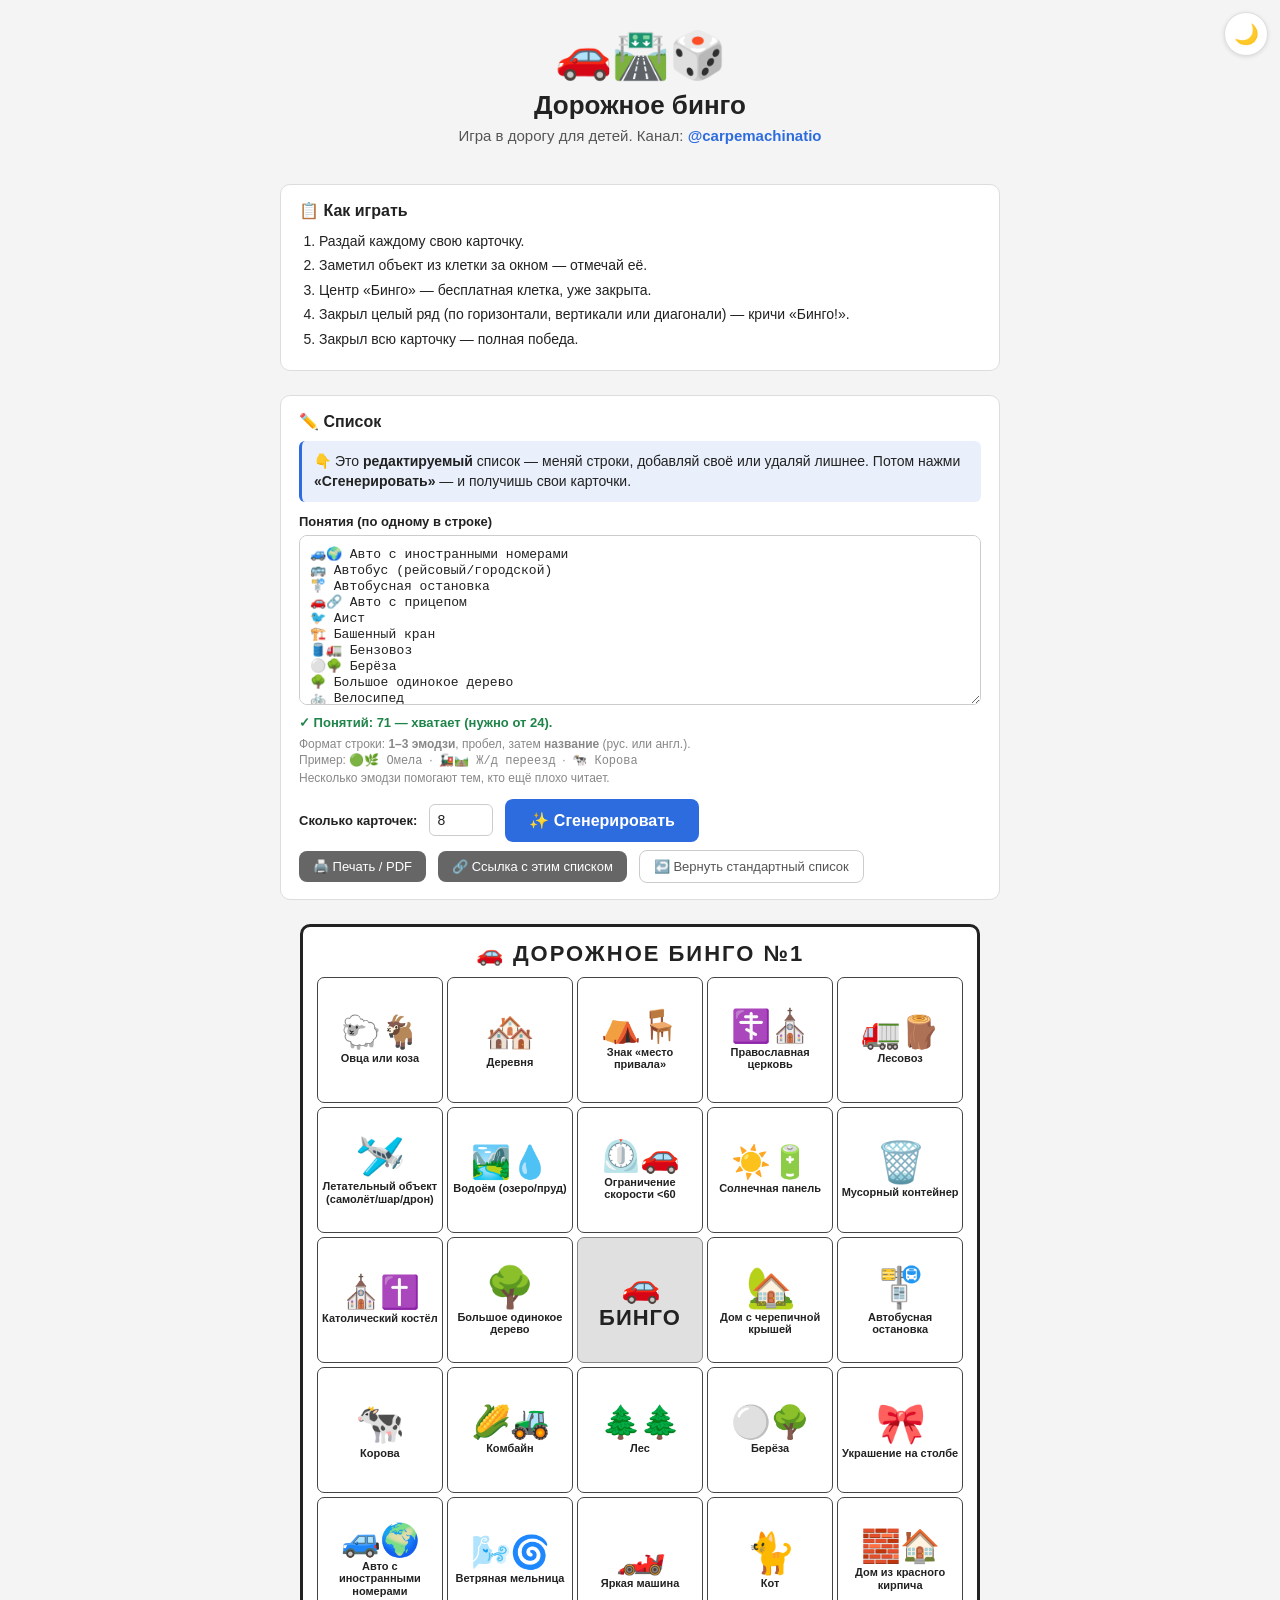
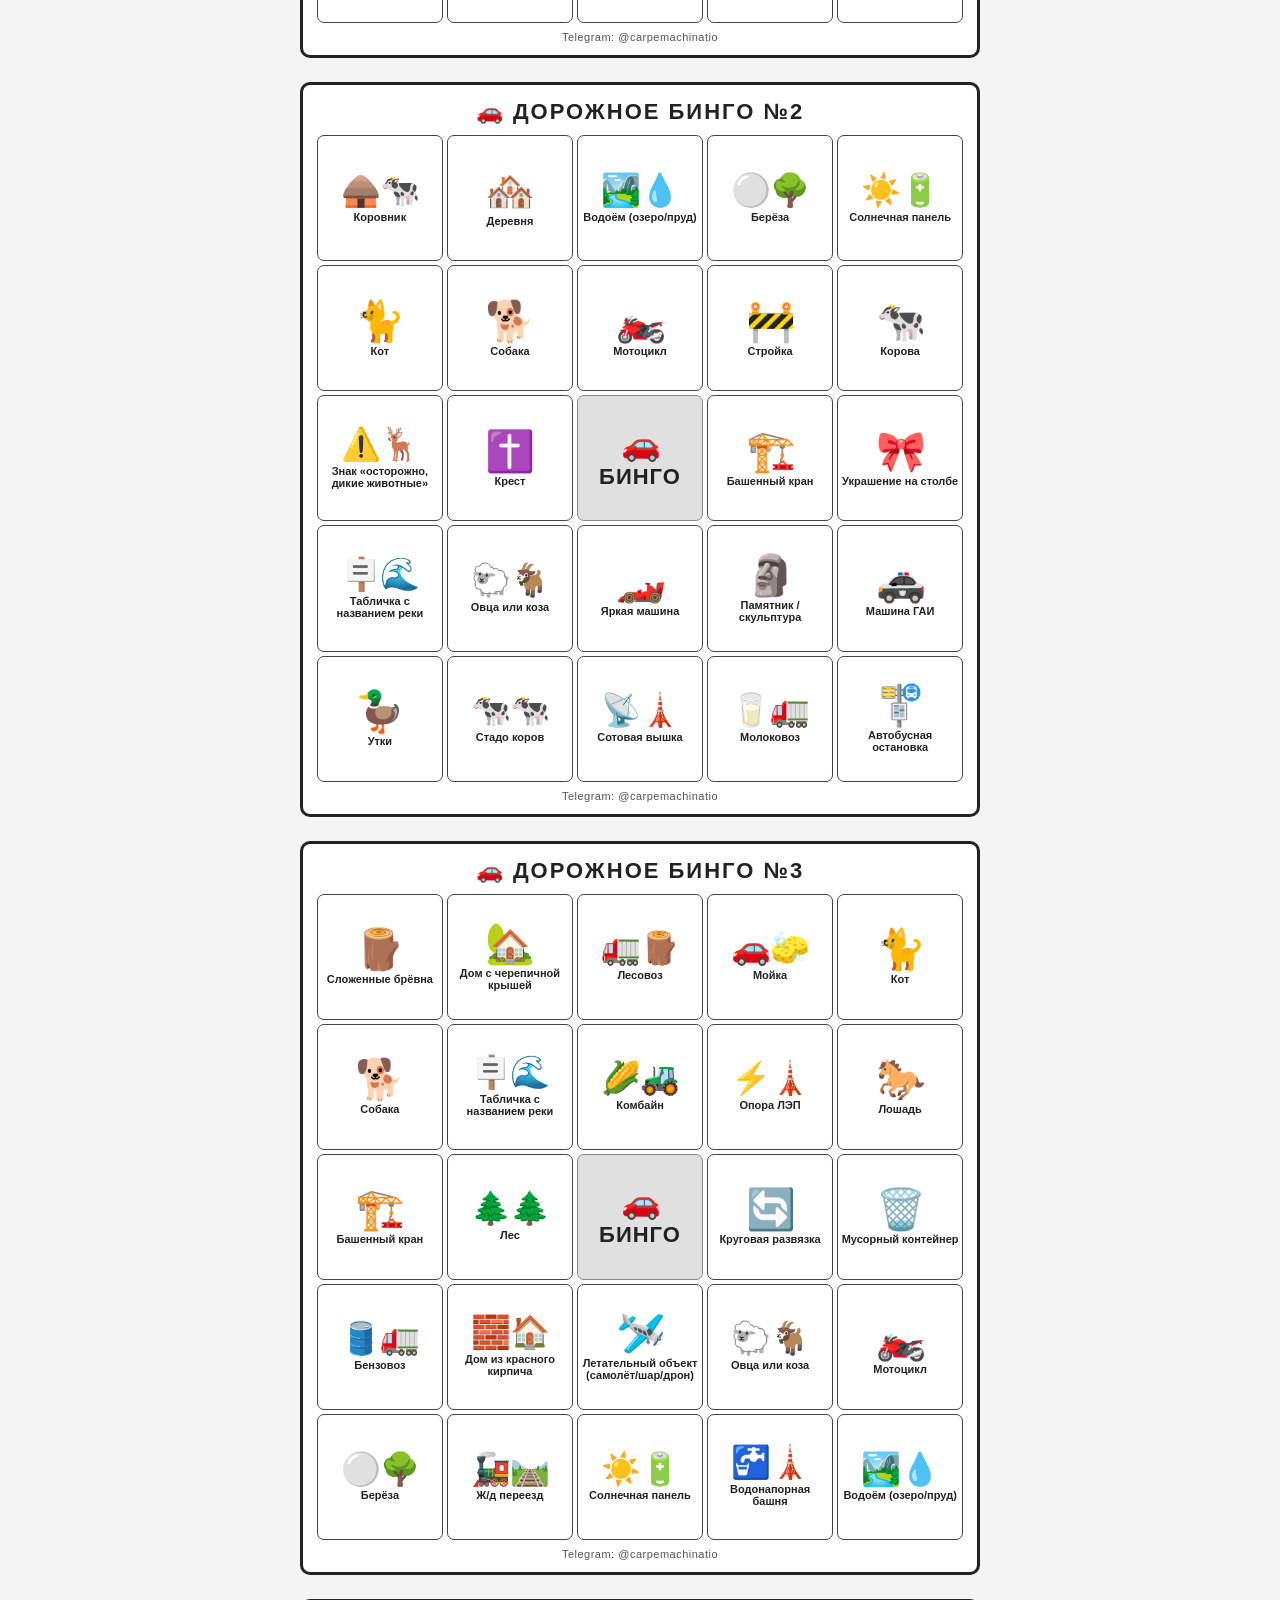
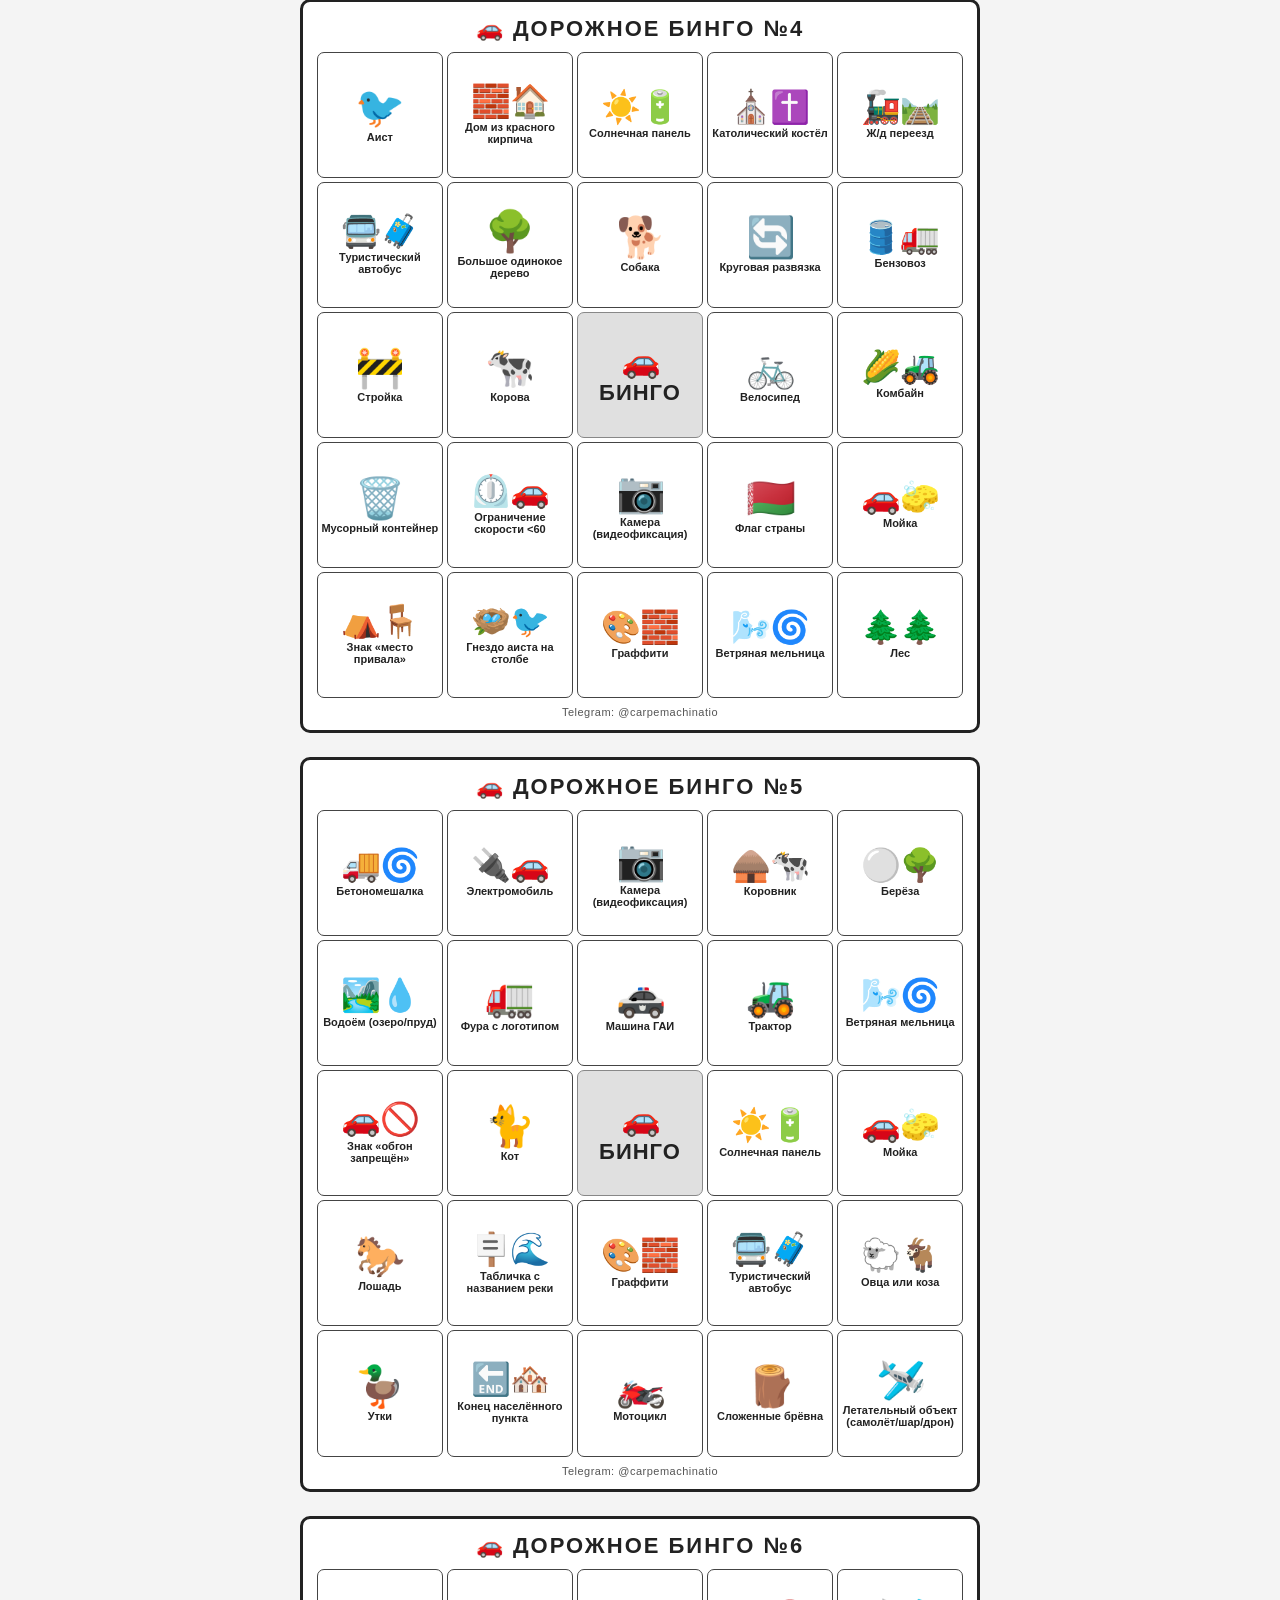
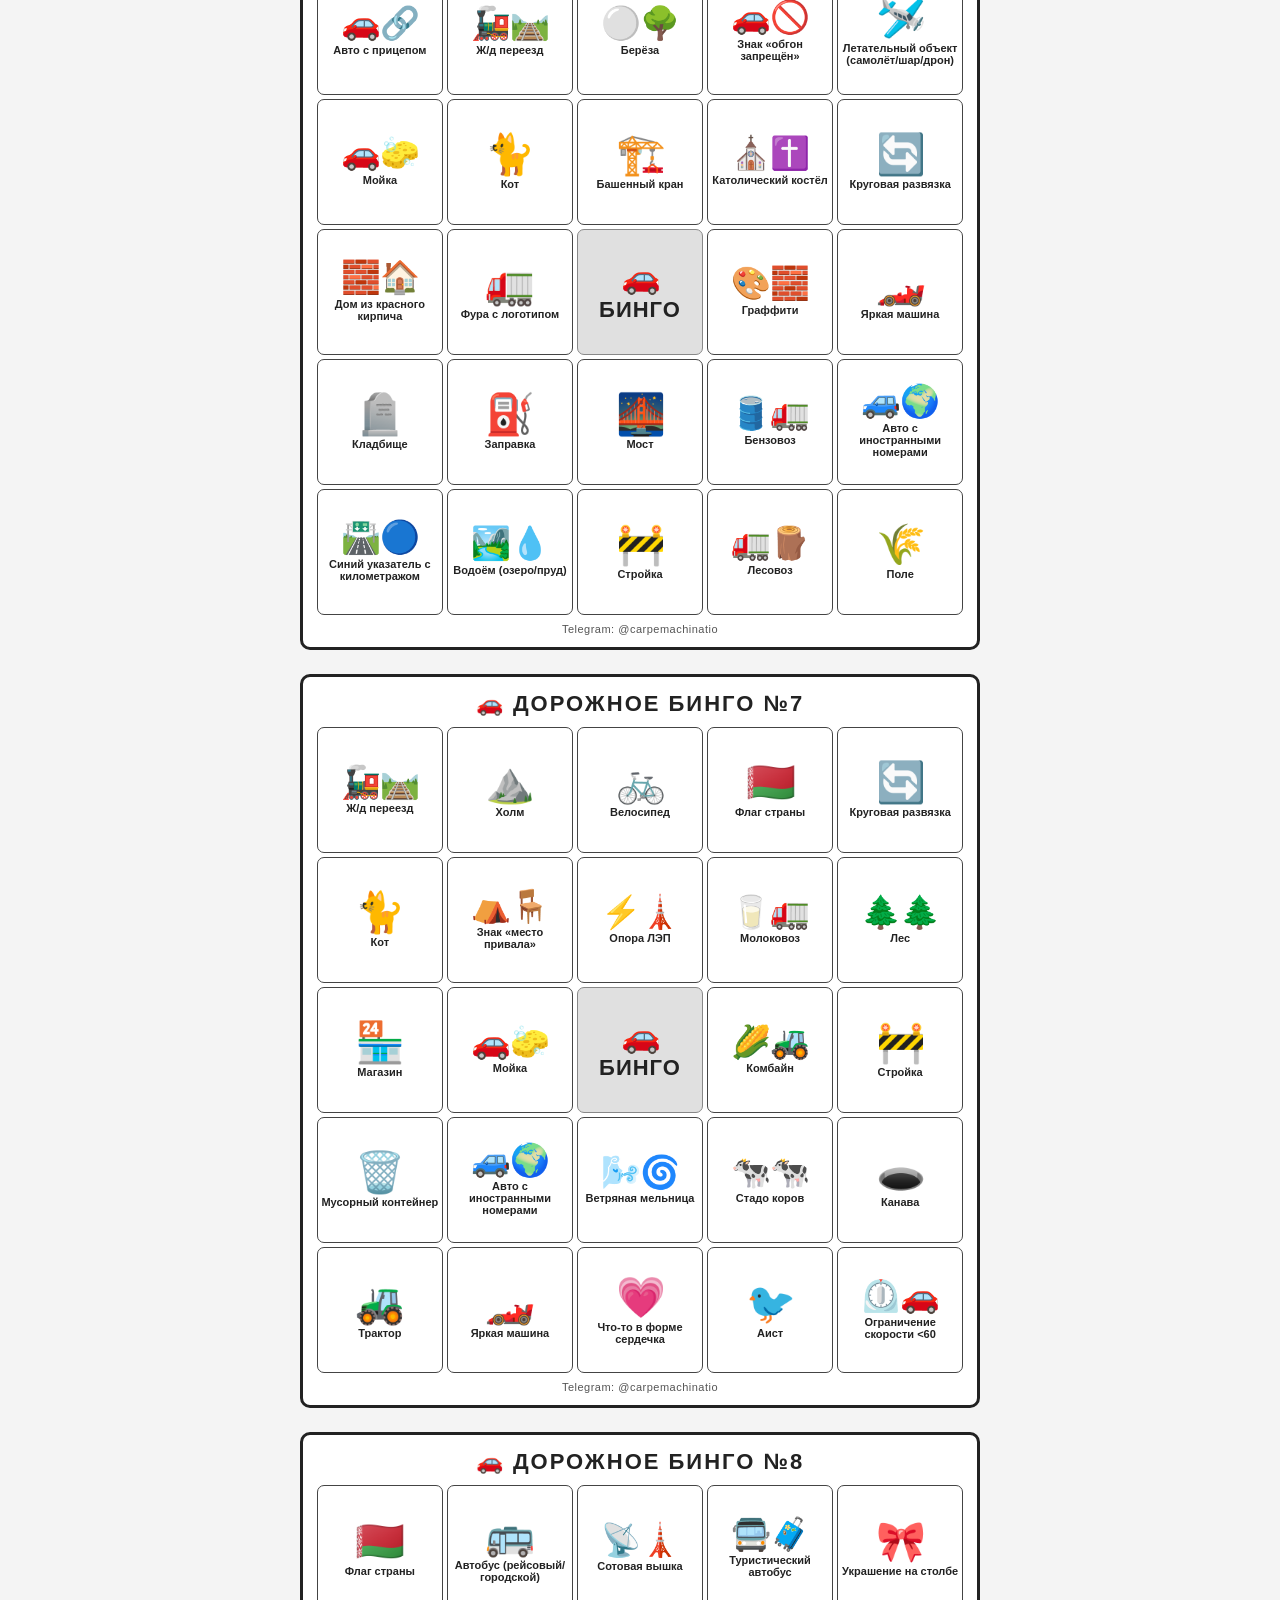
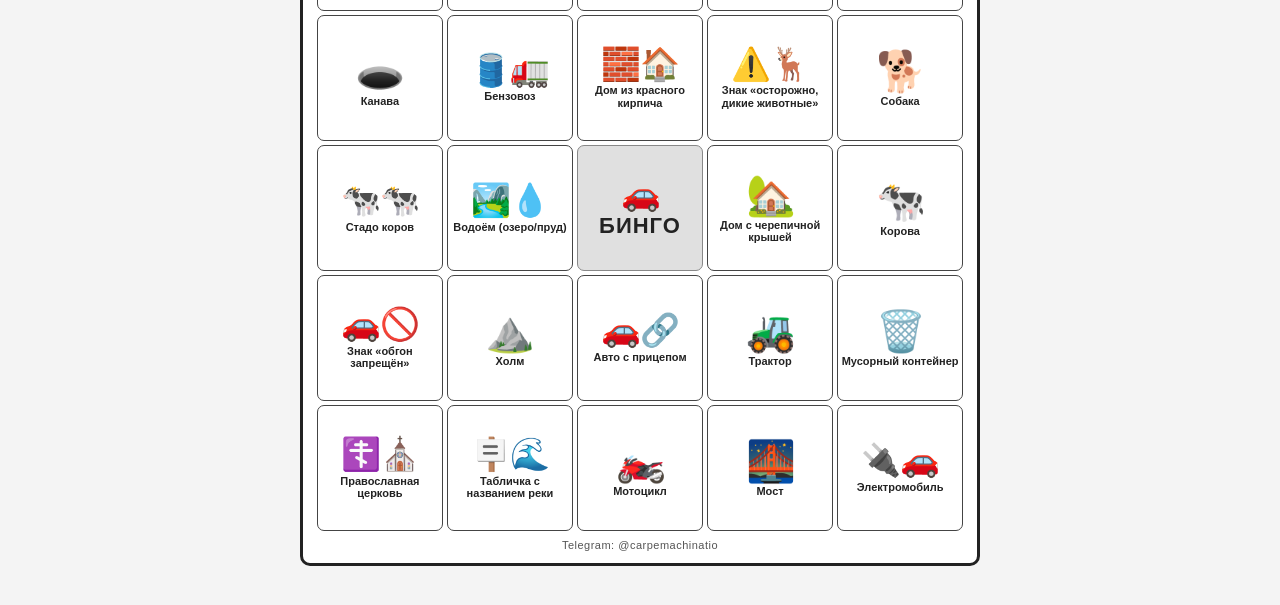
==== commit 010d4925: "Add OG preview image and wire meta tags to bingo.carpemachinatio.com - og.png (1200x630) rendered fr" ====
--- a/index.html
+++ b/index.html
@@ -8,12 +8,15 @@
 
 <!-- Open Graph / превью ссылки в Telegram -->
 <meta property="og:type" content="website">
+<meta property="og:url" content="https://bingo.carpemachinatio.com/">
 <meta property="og:title" content="🚗 Дорожное бинго — карточки для детей">
 <meta property="og:description" content="Генератор карточек для игры в дорогу. Свой список слов, эмодзи-картинки, печать и PDF. @carpemachinatio">
 <meta property="og:site_name" content="@carpemachinatio">
-<!-- og:image: после хостинга подставь URL скриншота карточки -->
-<meta property="og:image" content="">
+<meta property="og:image" content="https://bingo.carpemachinatio.com/og.png">
+<meta property="og:image:width" content="1200">
+<meta property="og:image:height" content="630">
 <meta name="twitter:card" content="summary_large_image">
+<meta name="twitter:image" content="https://bingo.carpemachinatio.com/og.png">
 
 <style>
   /* Светлая тема (по умолчанию) */
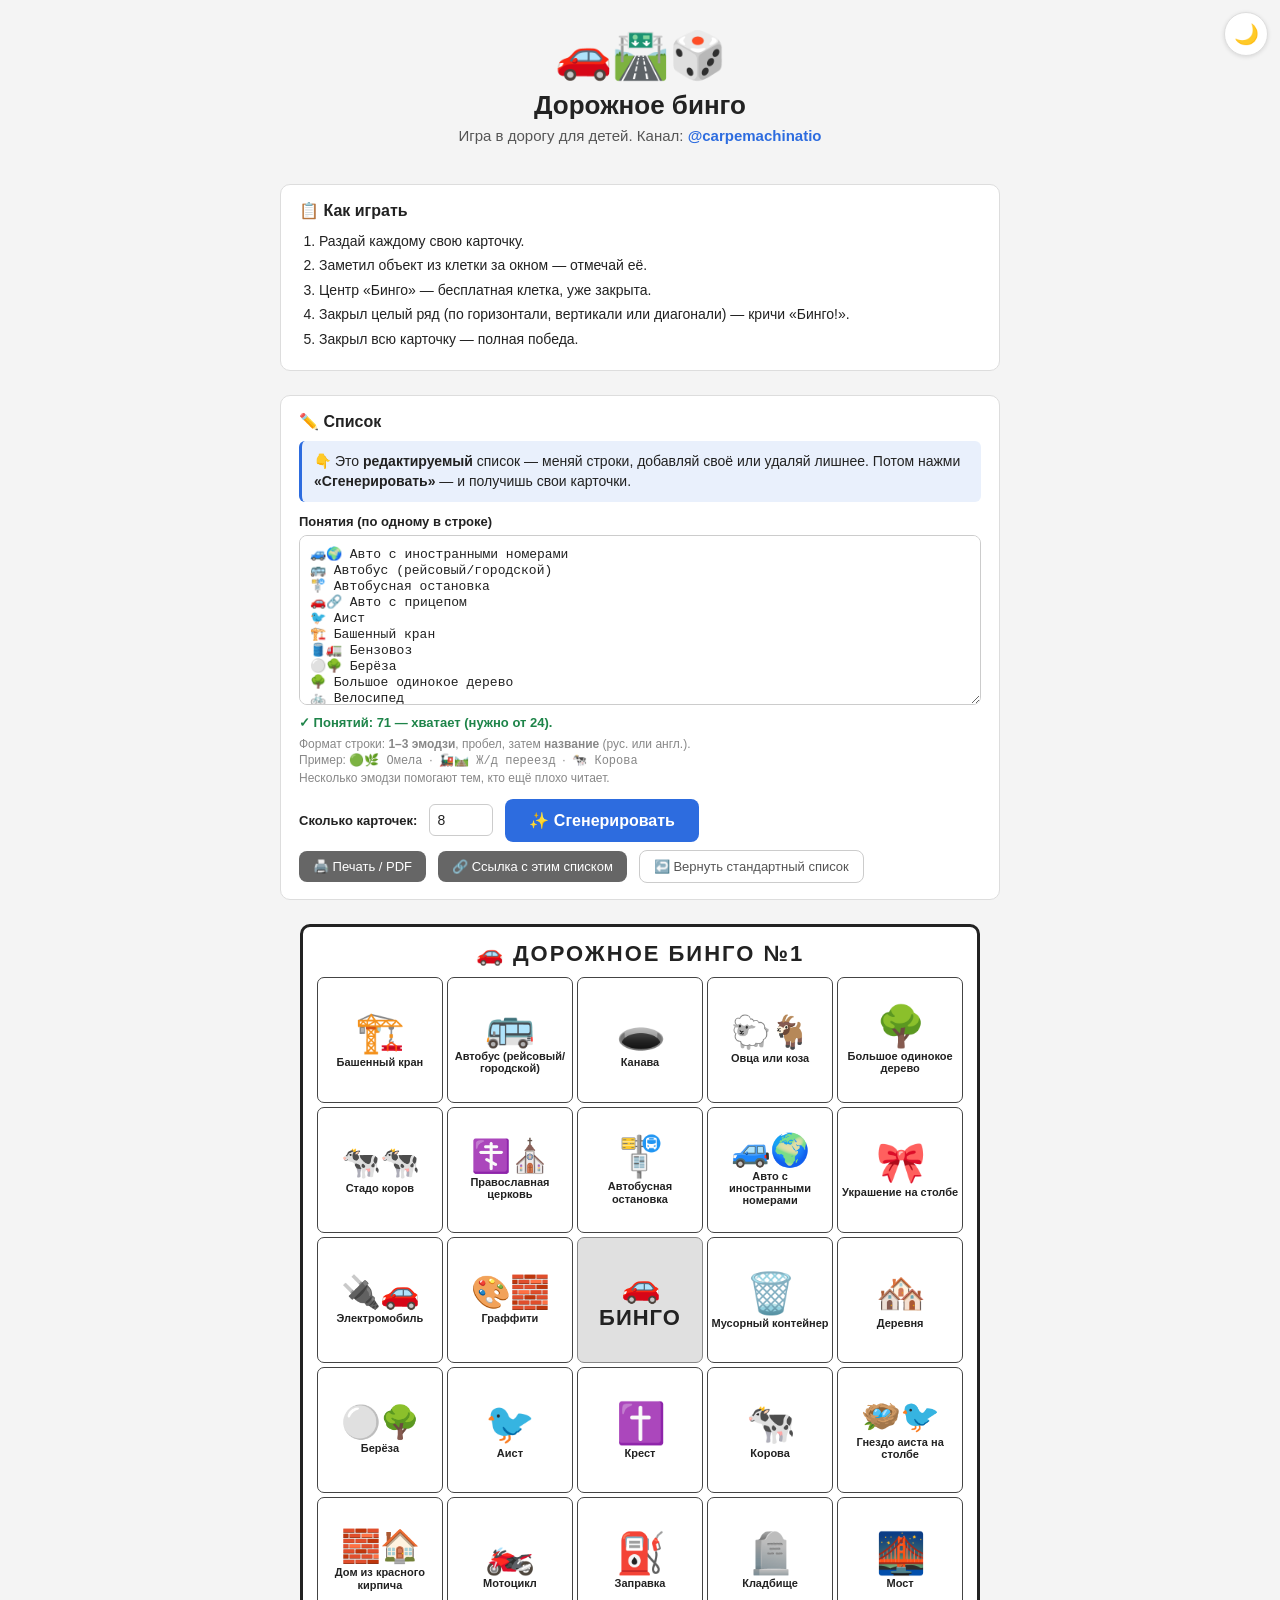
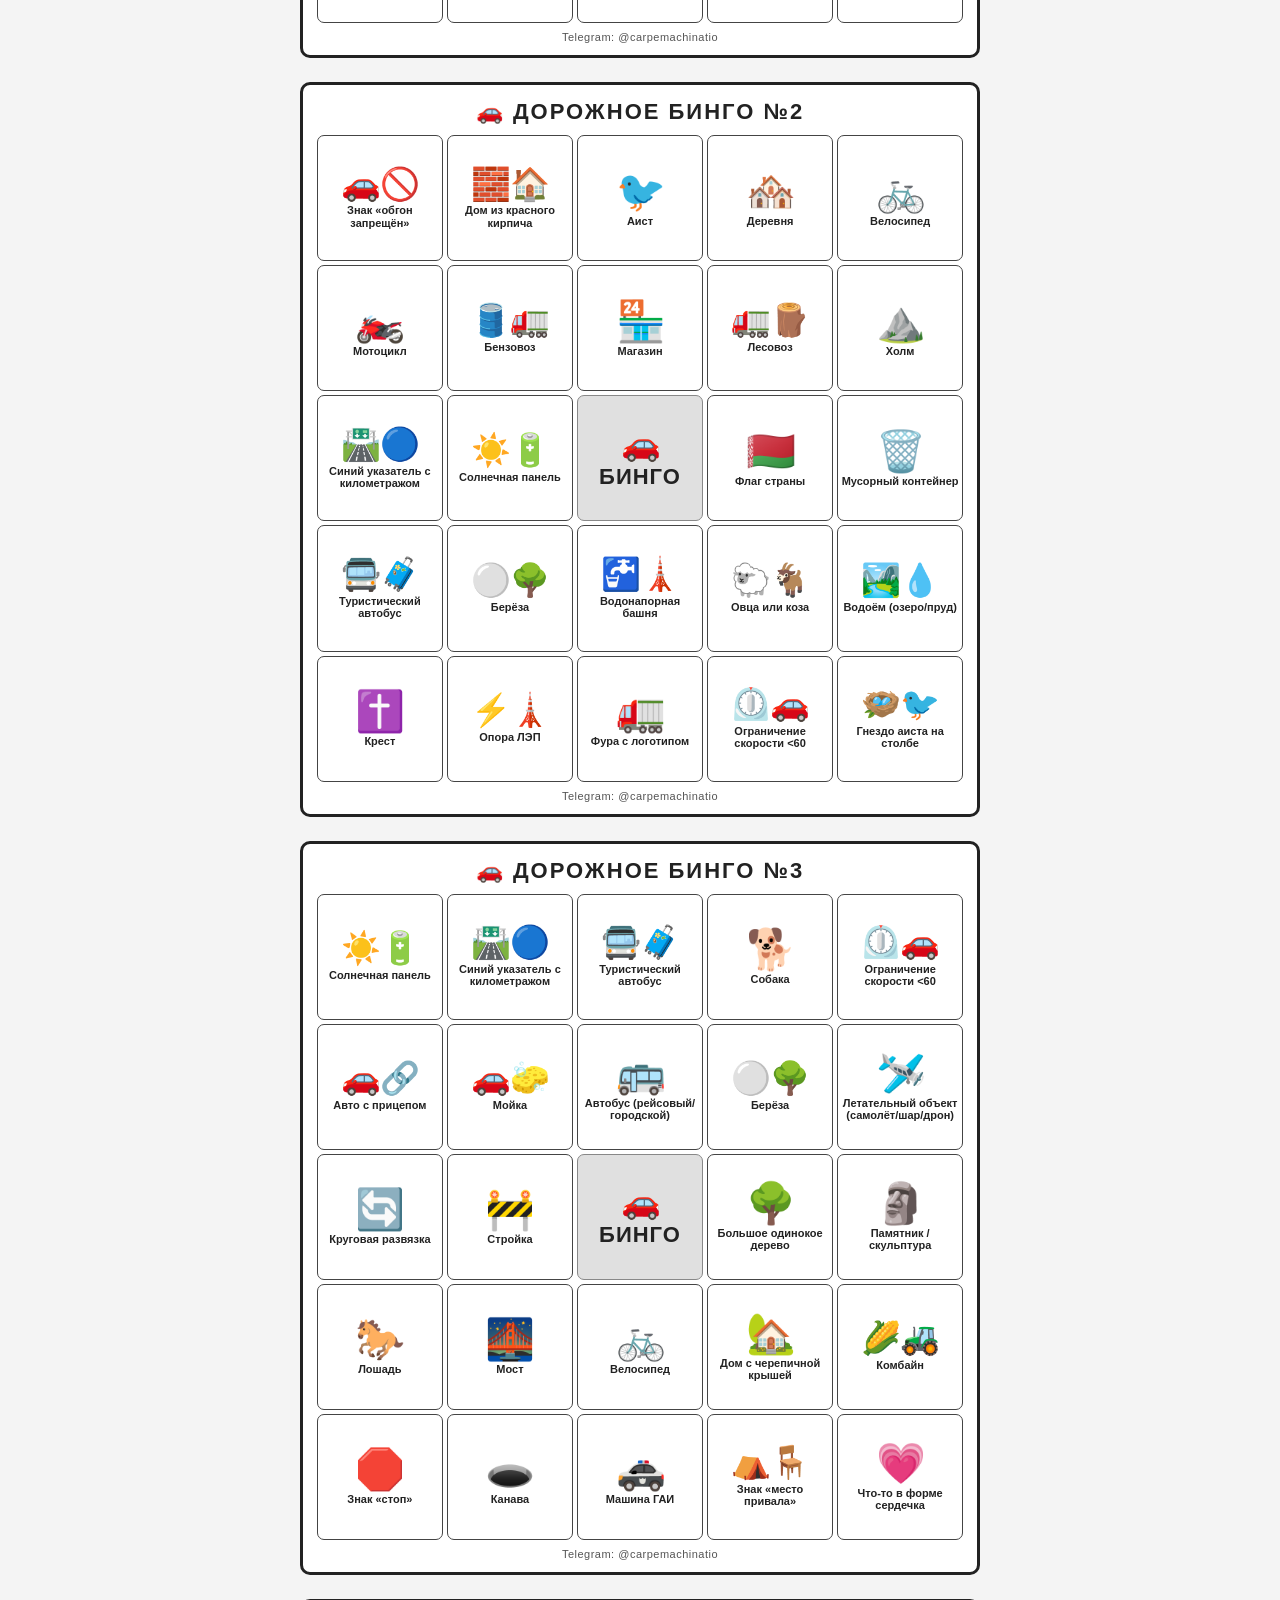
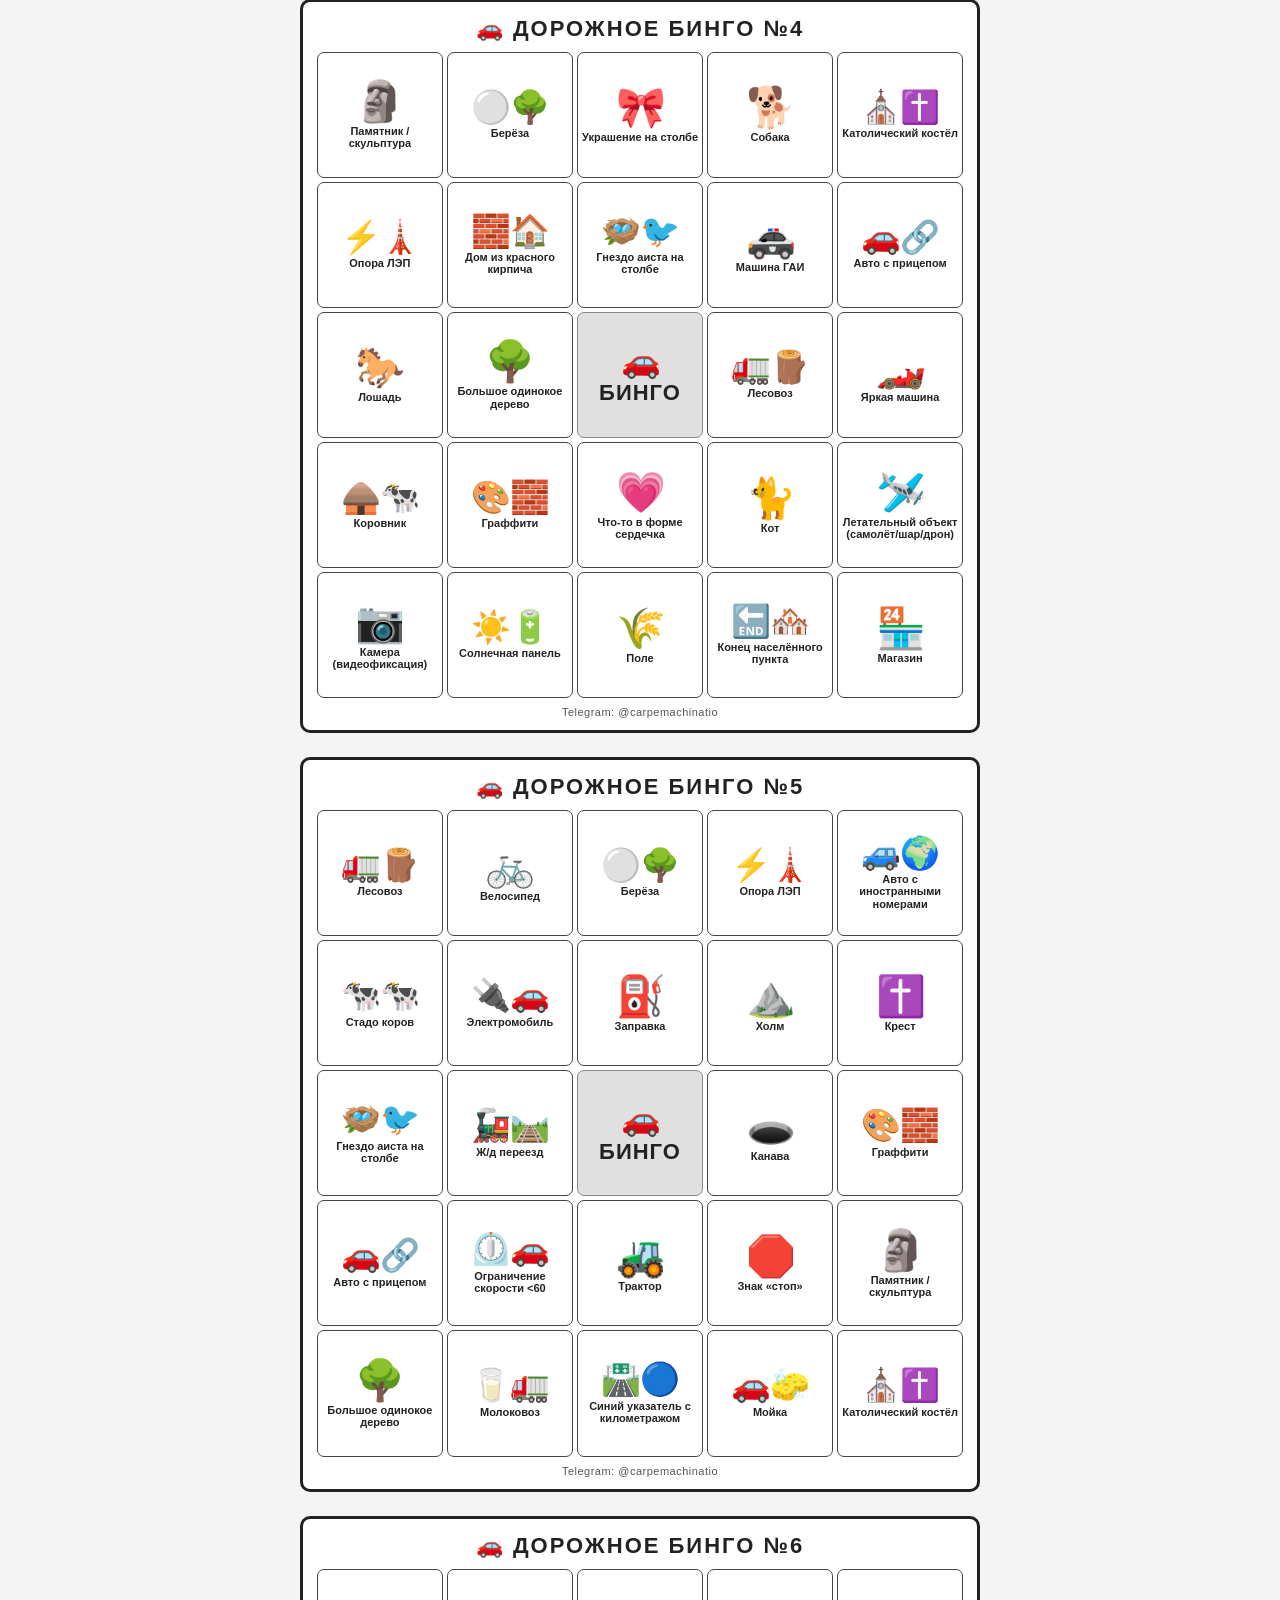
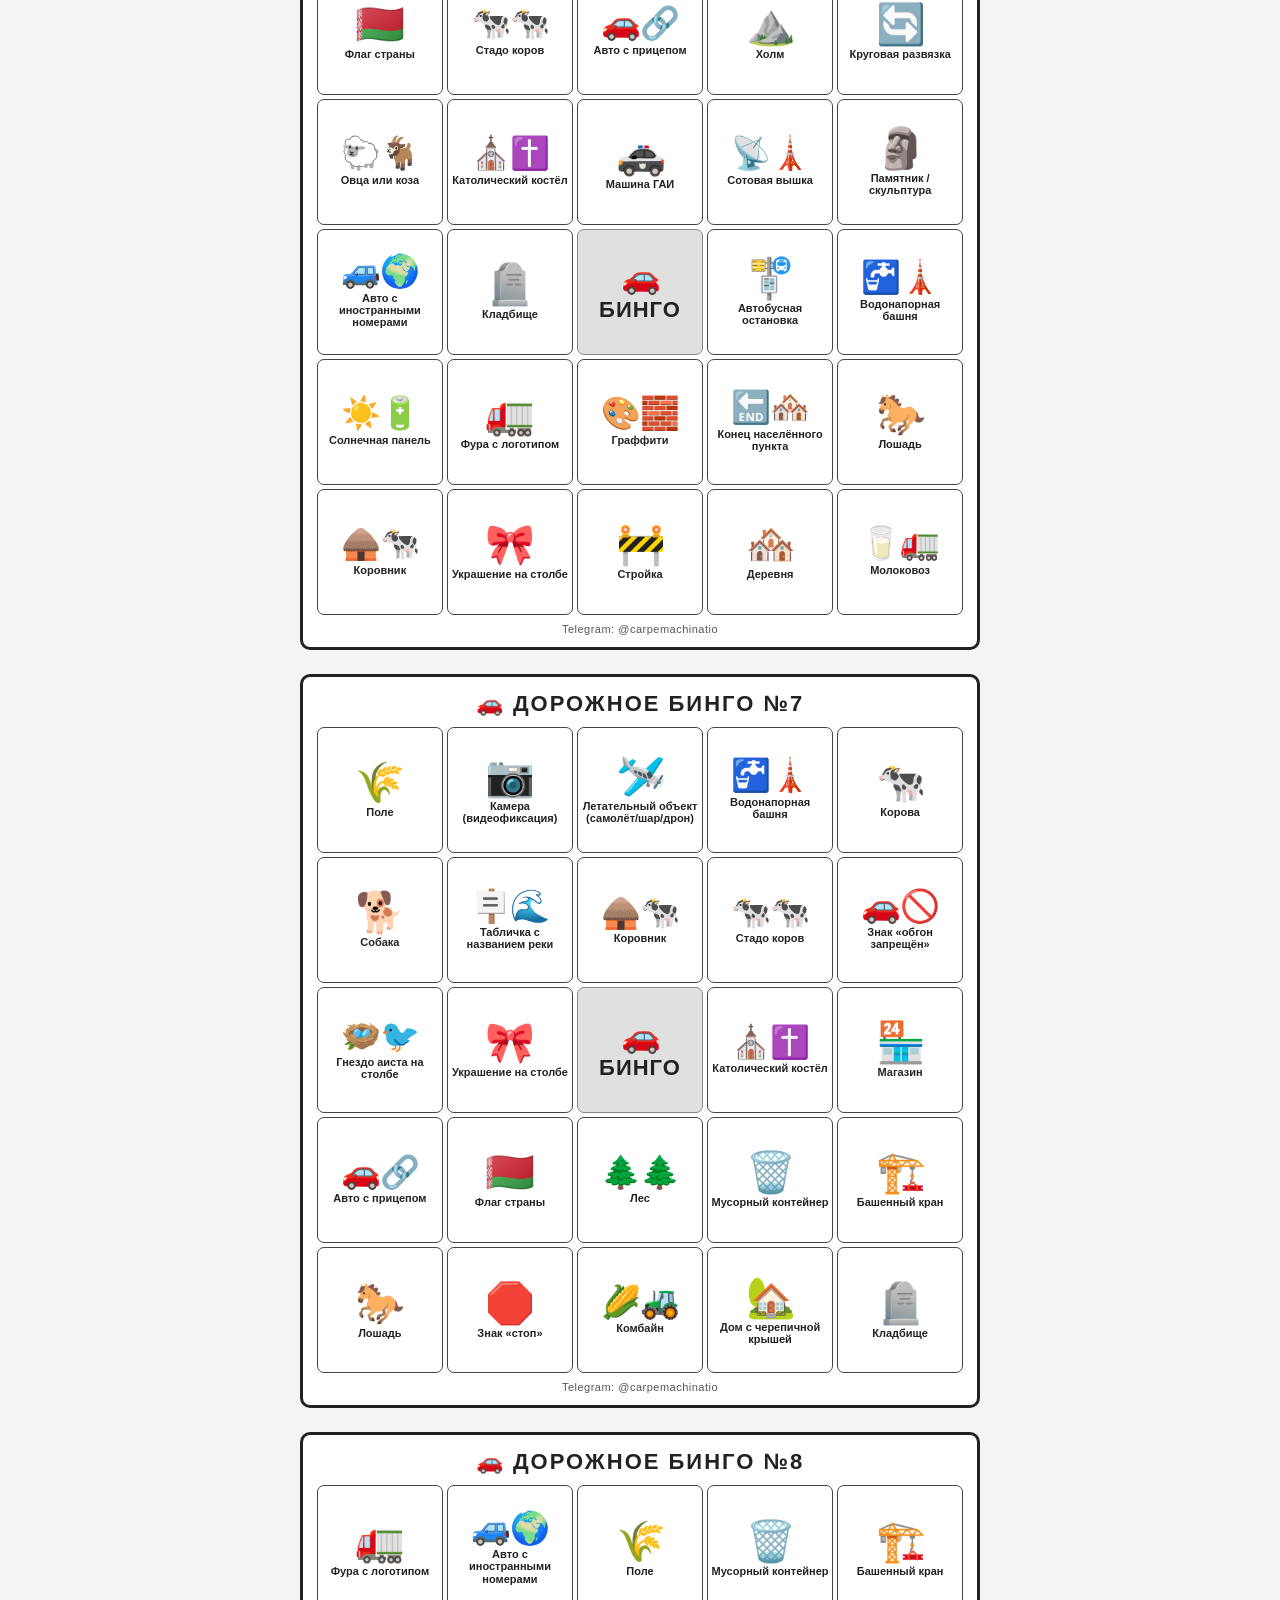
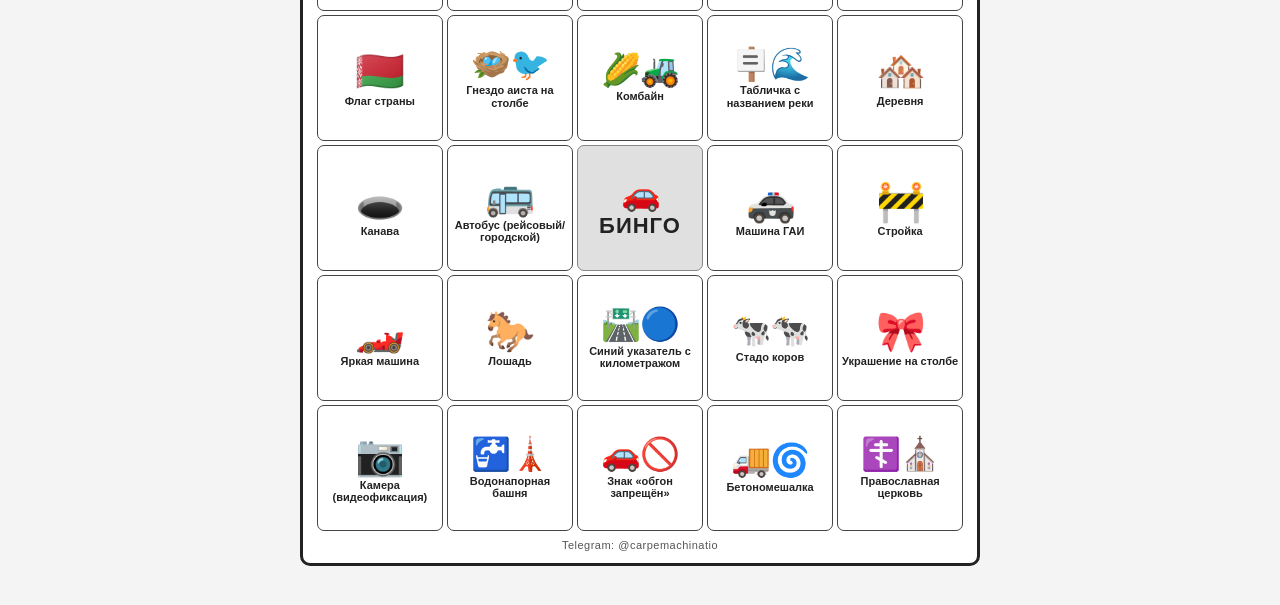
==== commit 130b30e7: "Add red car emoji favicon via inline SVG data URI Keeps the single-file, zero-dependency convention " ====
--- a/index.html
+++ b/index.html
@@ -3,6 +3,7 @@
 <head>
 <meta charset="UTF-8">
 <meta name="viewport" content="width=device-width, initial-scale=1.0">
+<link rel="icon" href="data:image/svg+xml,<svg xmlns=%22http://www.w3.org/2000/svg%22 viewBox=%220 0 100 100%22><text y=%22.9em%22 font-size=%2290%22>🚗</text></svg>">
 <title>Дорожное бинго — генератор карточек для детей</title>
 <meta name="description" content="Бесплатный генератор карточек «Дорожное бинго» — игра в дорогу для детей. Свой список слов, печать и PDF. Канал @carpemachinatio">
 
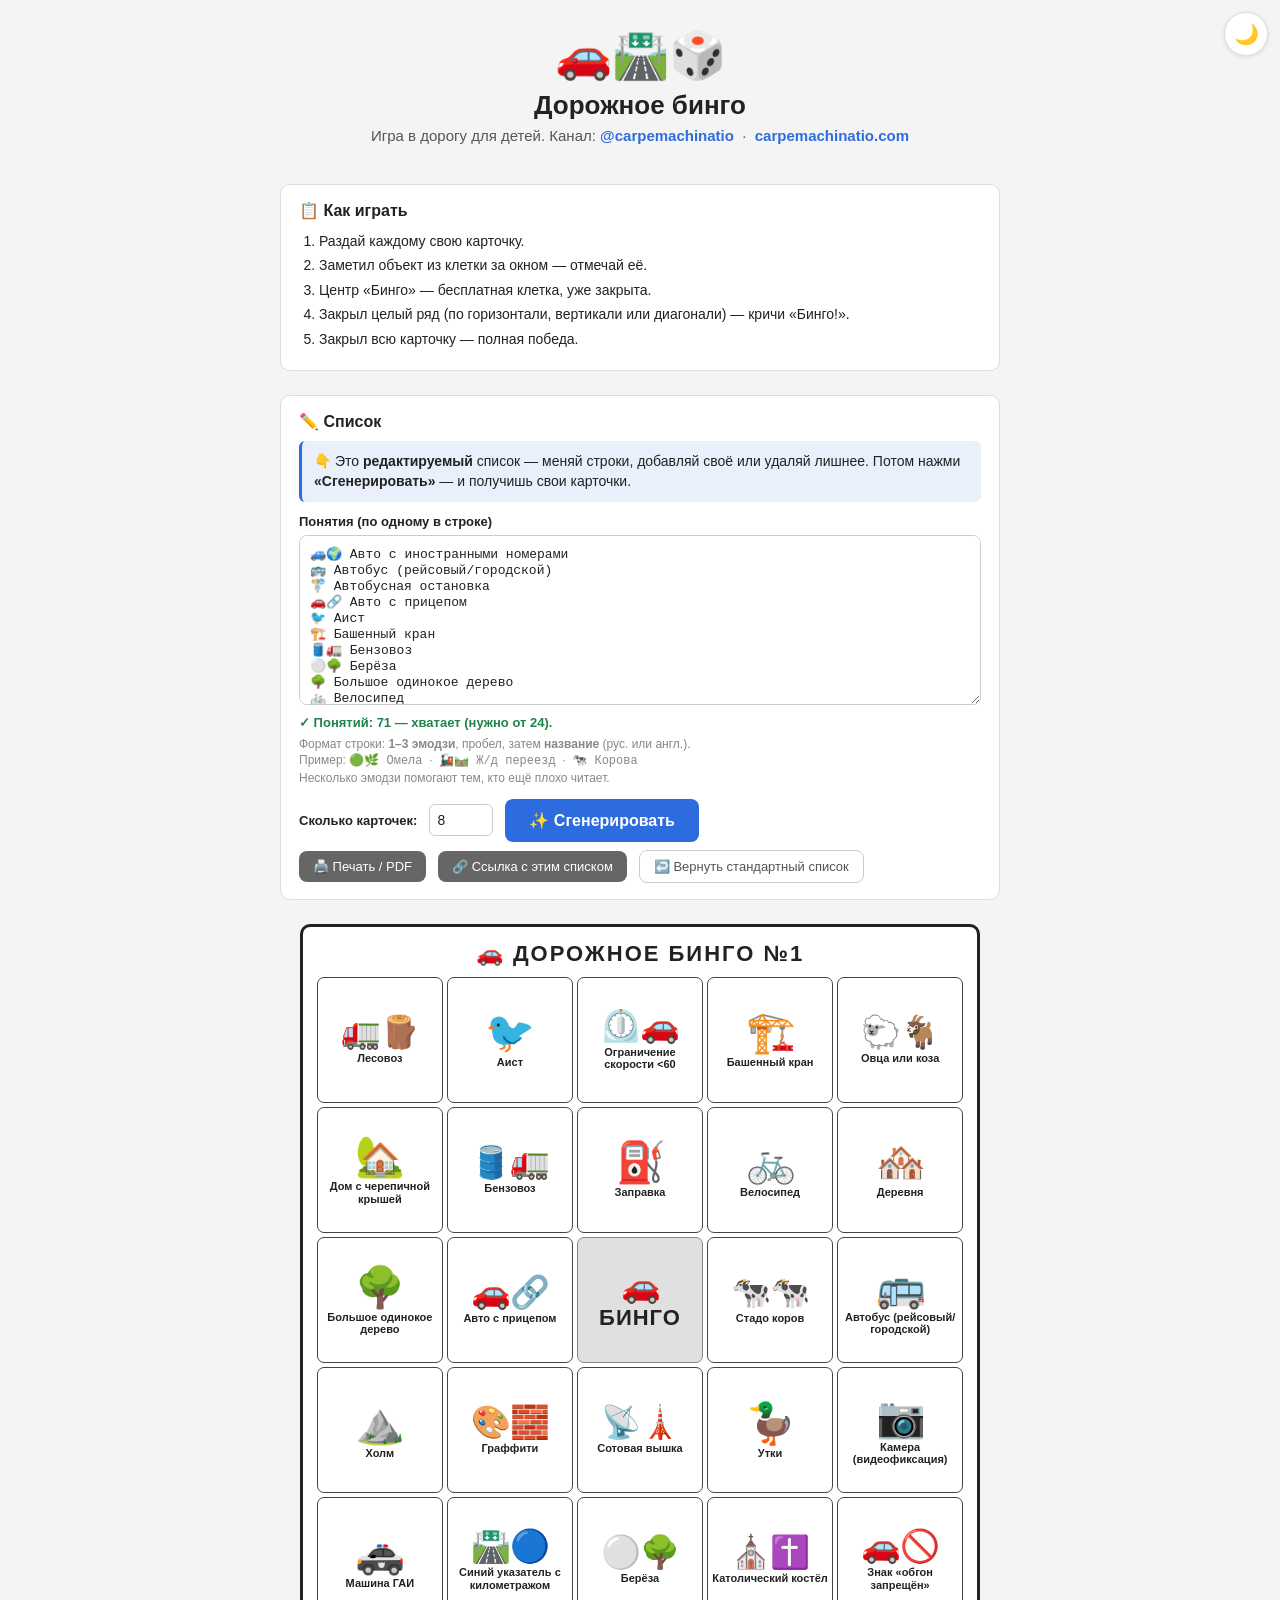
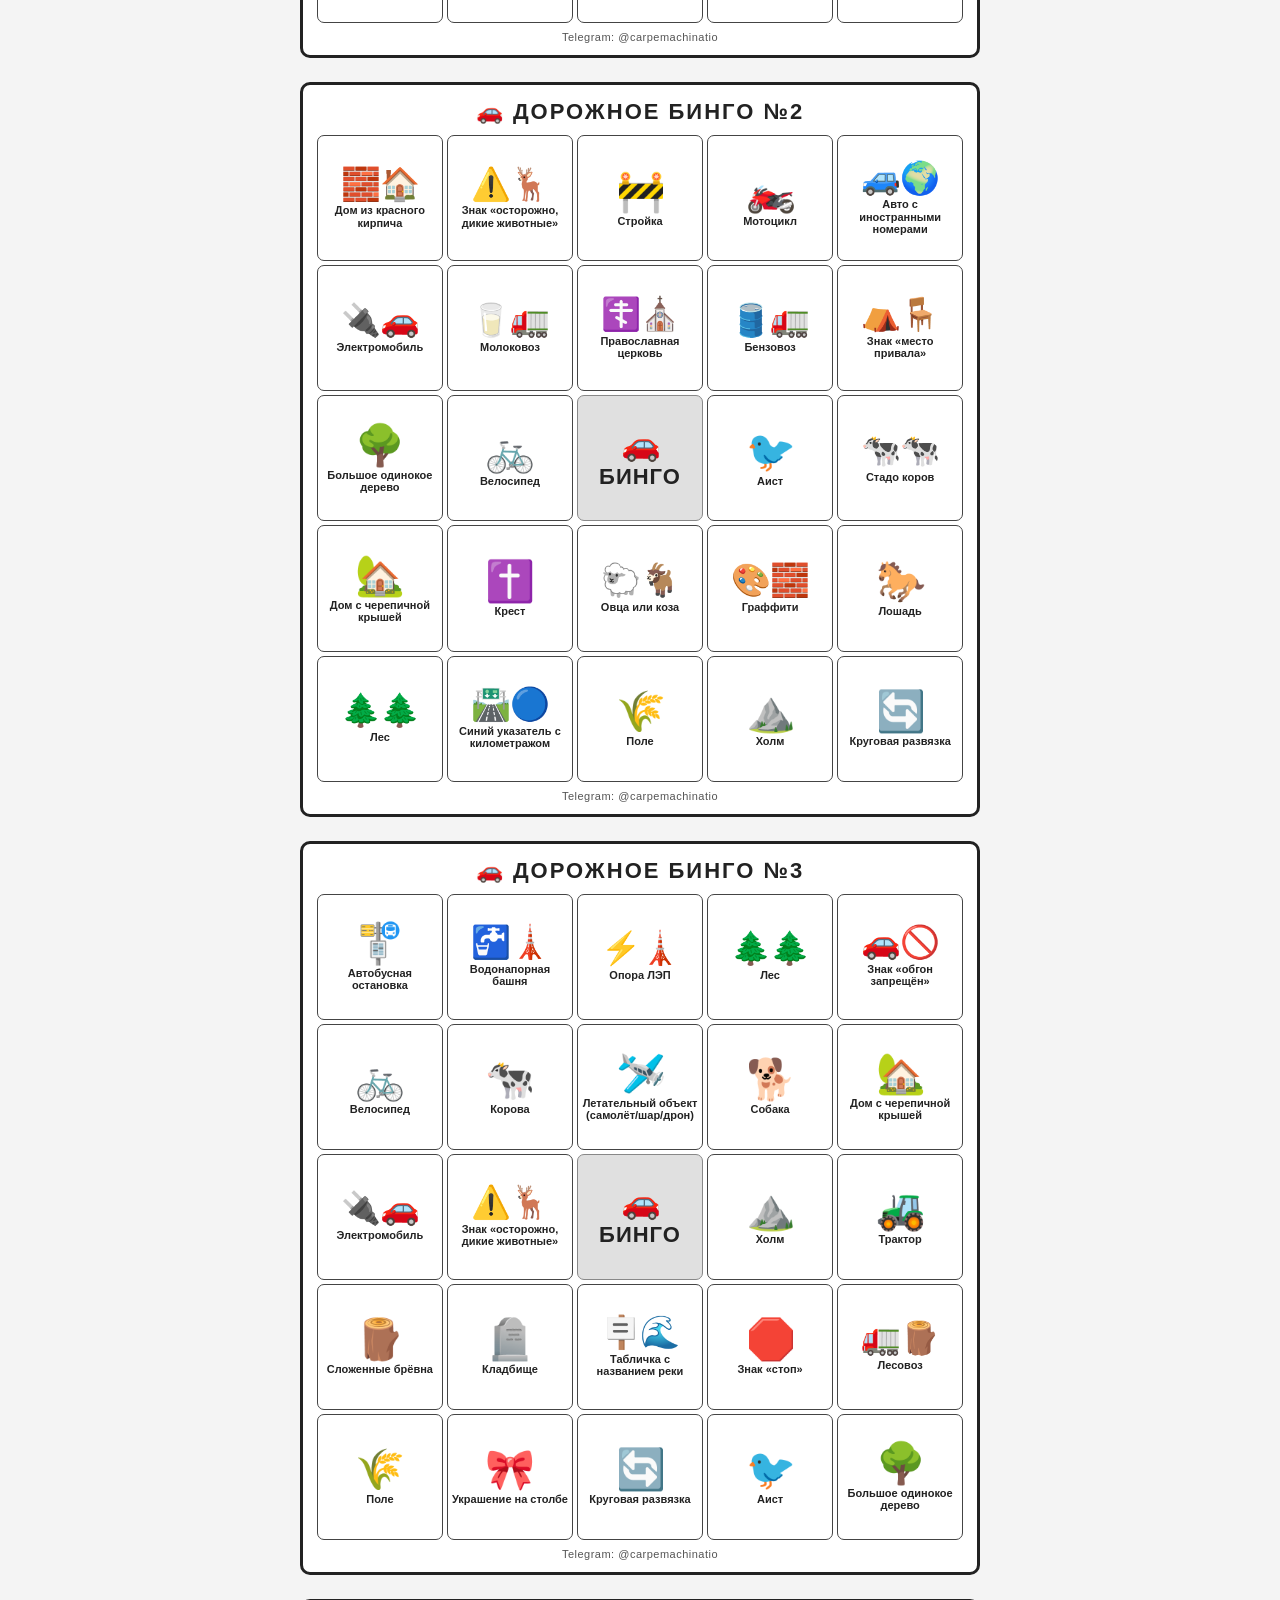
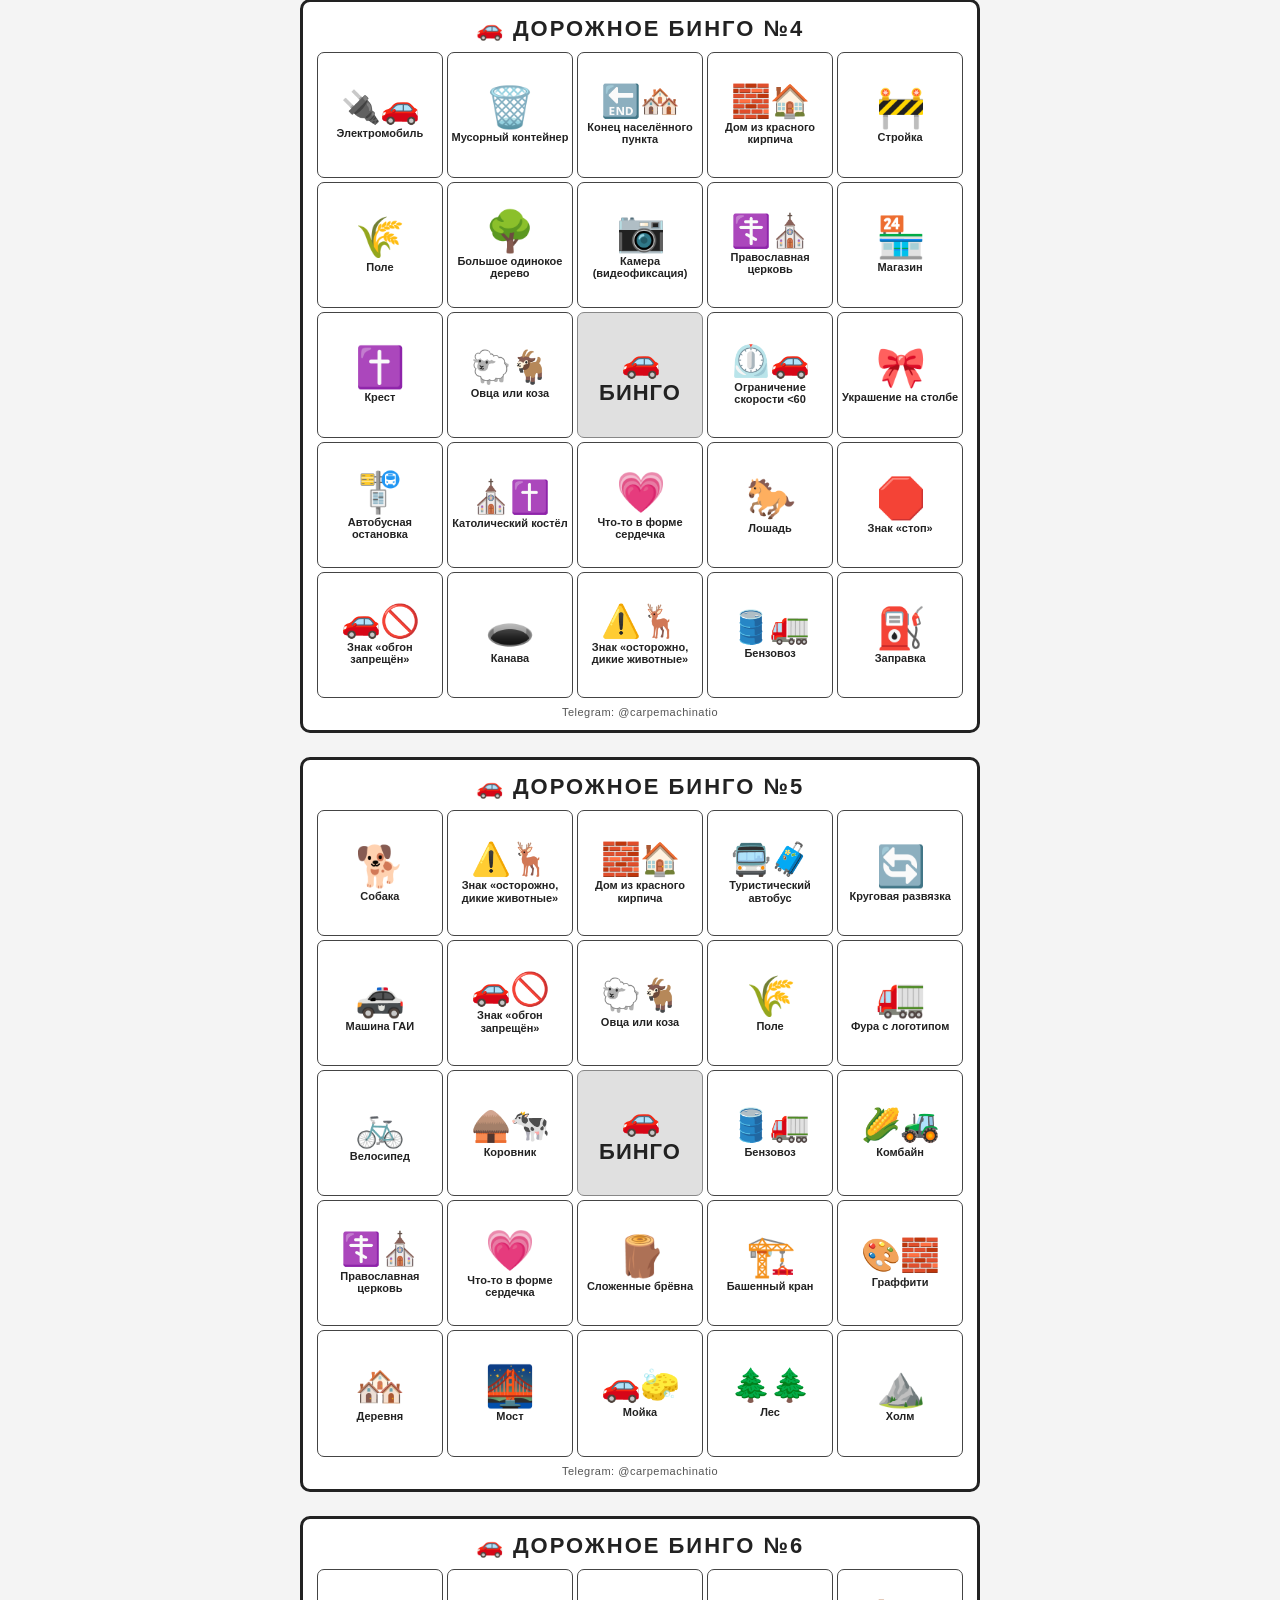
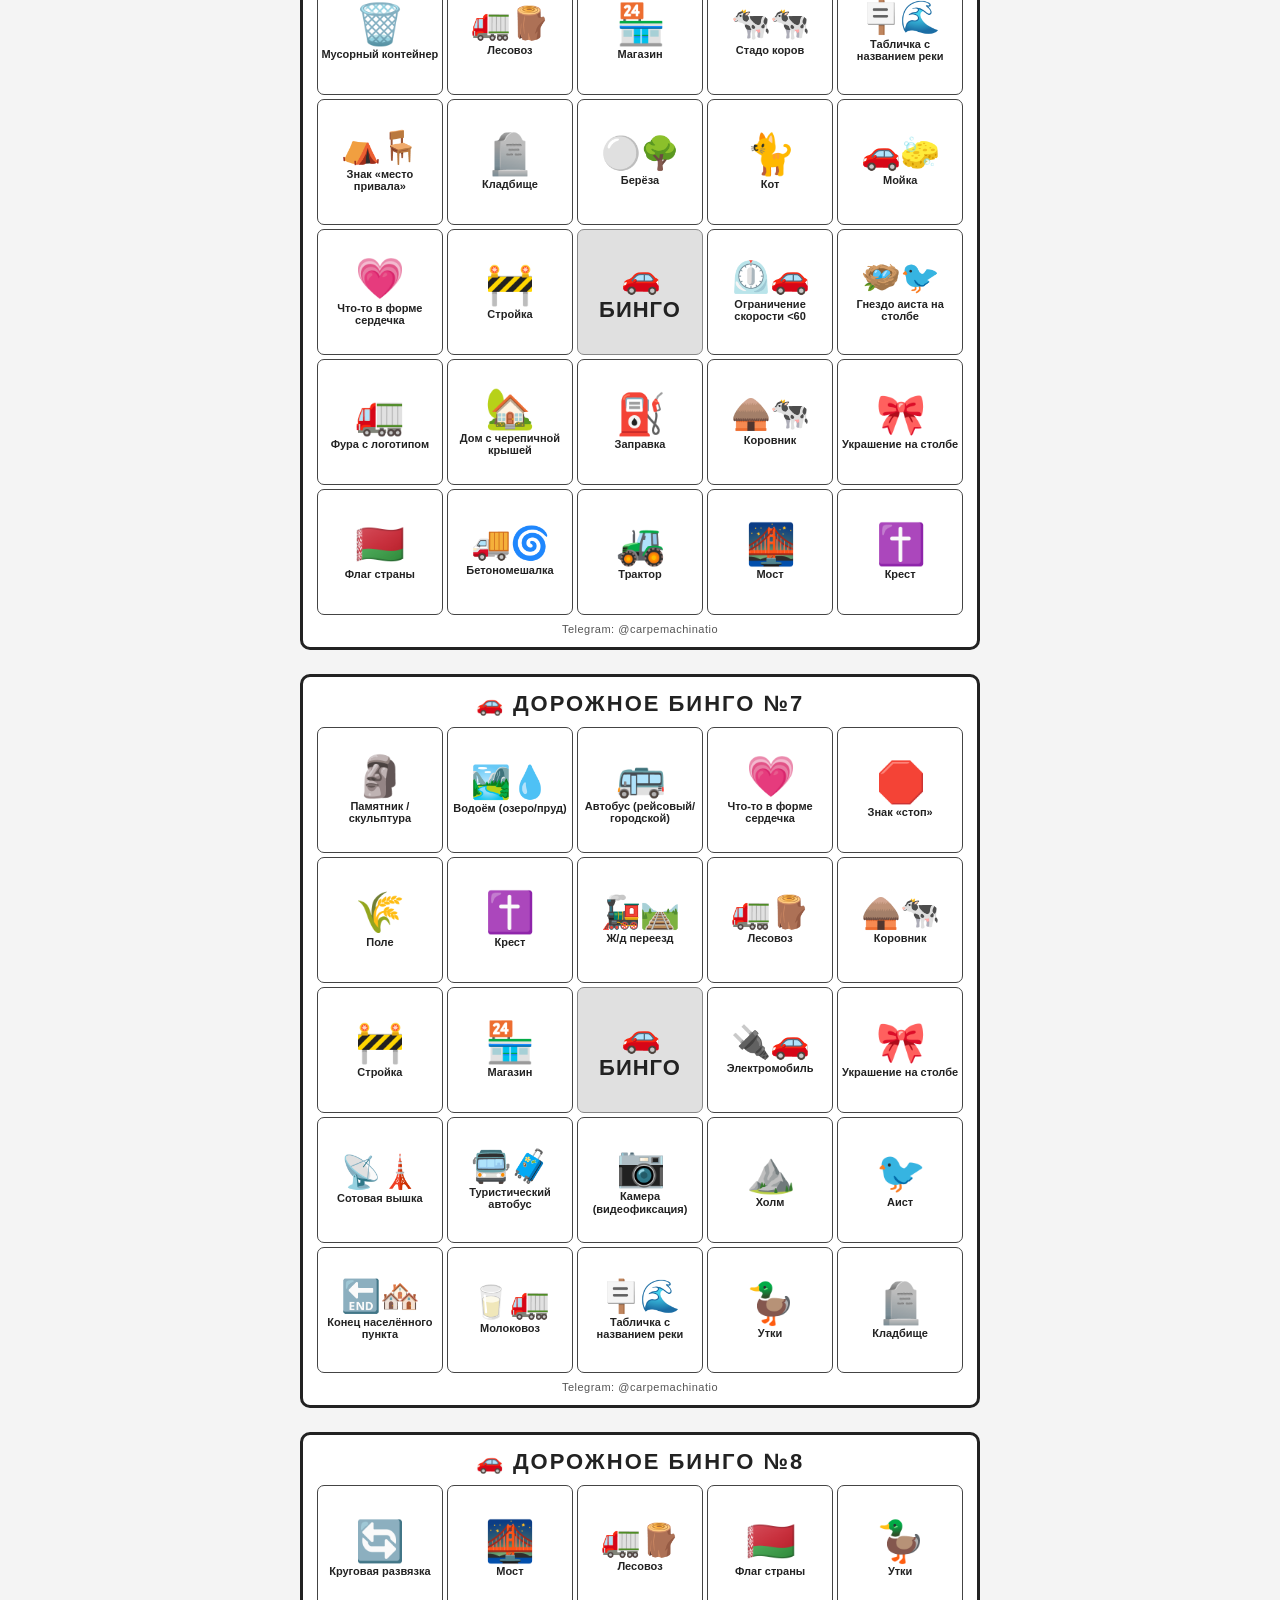
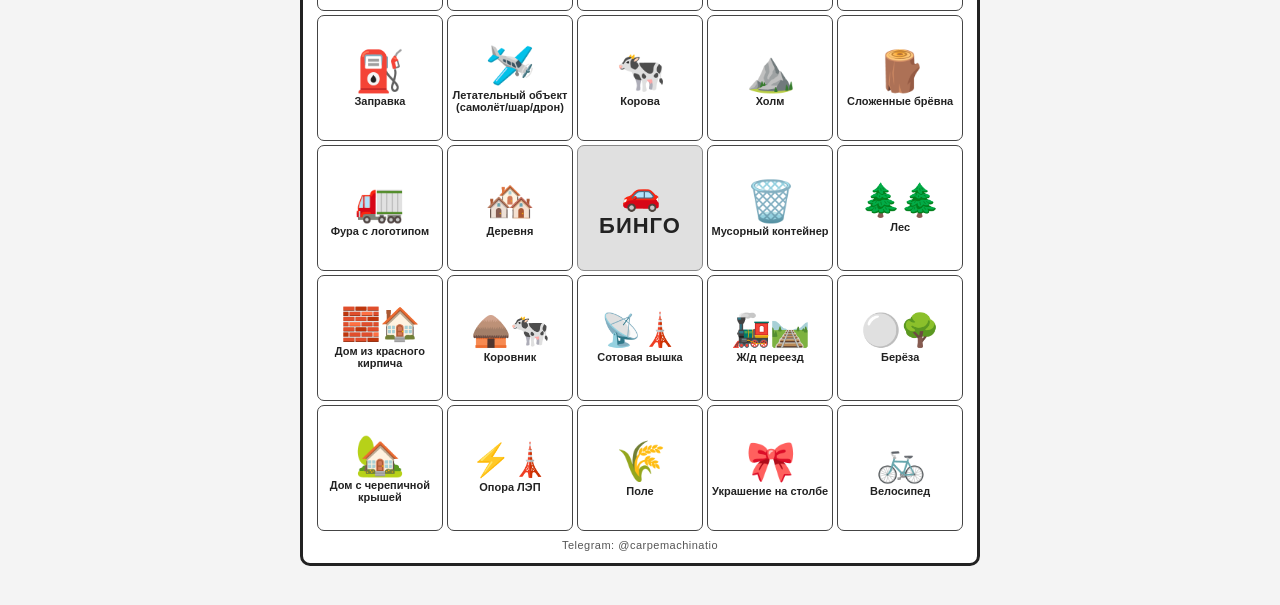
==== commit 4fa0d9a1: "Add link to homepage, SEO metadata, robots.txt and sitemap - Hero: link to carpemachinatio.com next " ====
--- a/index.html
+++ b/index.html
@@ -4,11 +4,14 @@
 <meta charset="UTF-8">
 <meta name="viewport" content="width=device-width, initial-scale=1.0">
 <link rel="icon" href="data:image/svg+xml,<svg xmlns=%22http://www.w3.org/2000/svg%22 viewBox=%220 0 100 100%22><text y=%22.9em%22 font-size=%2290%22>🚗</text></svg>">
-<title>Дорожное бинго — генератор карточек для детей</title>
-<meta name="description" content="Бесплатный генератор карточек «Дорожное бинго» — игра в дорогу для детей. Свой список слов, печать и PDF. Канал @carpemachinatio">
+<title>Дорожное бинго — распечатать карточки для детей бесплатно</title>
+<meta name="description" content="Дорожное бинго — бесплатный генератор карточек для игры в дорогу с детьми. Распечатай или сохрани в PDF, составь свой список слов с эмодзи. Развлечение в машине, поезде и автобусе. Канал @carpemachinatio">
+<link rel="canonical" href="https://bingo.carpemachinatio.com/">
+<meta name="robots" content="index, follow, max-image-preview:large">
 
 <!-- Open Graph / превью ссылки в Telegram -->
 <meta property="og:type" content="website">
+<meta property="og:locale" content="ru_RU">
 <meta property="og:url" content="https://bingo.carpemachinatio.com/">
 <meta property="og:title" content="🚗 Дорожное бинго — карточки для детей">
 <meta property="og:description" content="Генератор карточек для игры в дорогу. Свой список слов, эмодзи-картинки, печать и PDF. @carpemachinatio">
@@ -18,6 +21,22 @@
 <meta property="og:image:height" content="630">
 <meta name="twitter:card" content="summary_large_image">
 <meta name="twitter:image" content="https://bingo.carpemachinatio.com/og.png">
+
+<!-- Структурированные данные для поисковиков -->
+<script type="application/ld+json">
+{
+  "@context": "https://schema.org",
+  "@type": "WebApplication",
+  "name": "Дорожное бинго",
+  "url": "https://bingo.carpemachinatio.com/",
+  "description": "Бесплатный генератор карточек «Дорожное бинго» для игры в дорогу с детьми: печать, PDF, свой список слов с эмодзи.",
+  "inLanguage": "ru",
+  "applicationCategory": "GameApplication",
+  "operatingSystem": "Web",
+  "isAccessibleForFree": true,
+  "offers": { "@type": "Offer", "price": "0", "priceCurrency": "RUB" }
+}
+</script>
 
 <style>
   /* Светлая тема (по умолчанию) */
@@ -347,7 +366,7 @@
 <div class="hero">
   <div class="emoji">🚗🛣️🎲</div>
   <h1>Дорожное бинго</h1>
-  <p>Игра в дорогу для детей. Канал: <a href="https://t.me/carpemachinatio" target="_blank" rel="noopener">@carpemachinatio</a></p>
+  <p>Игра в дорогу для детей. Канал: <a href="https://t.me/carpemachinatio" target="_blank" rel="noopener">@carpemachinatio</a> &nbsp;·&nbsp; <a href="https://carpemachinatio.com">carpemachinatio.com</a></p>
 </div>
 
 <div class="panel">
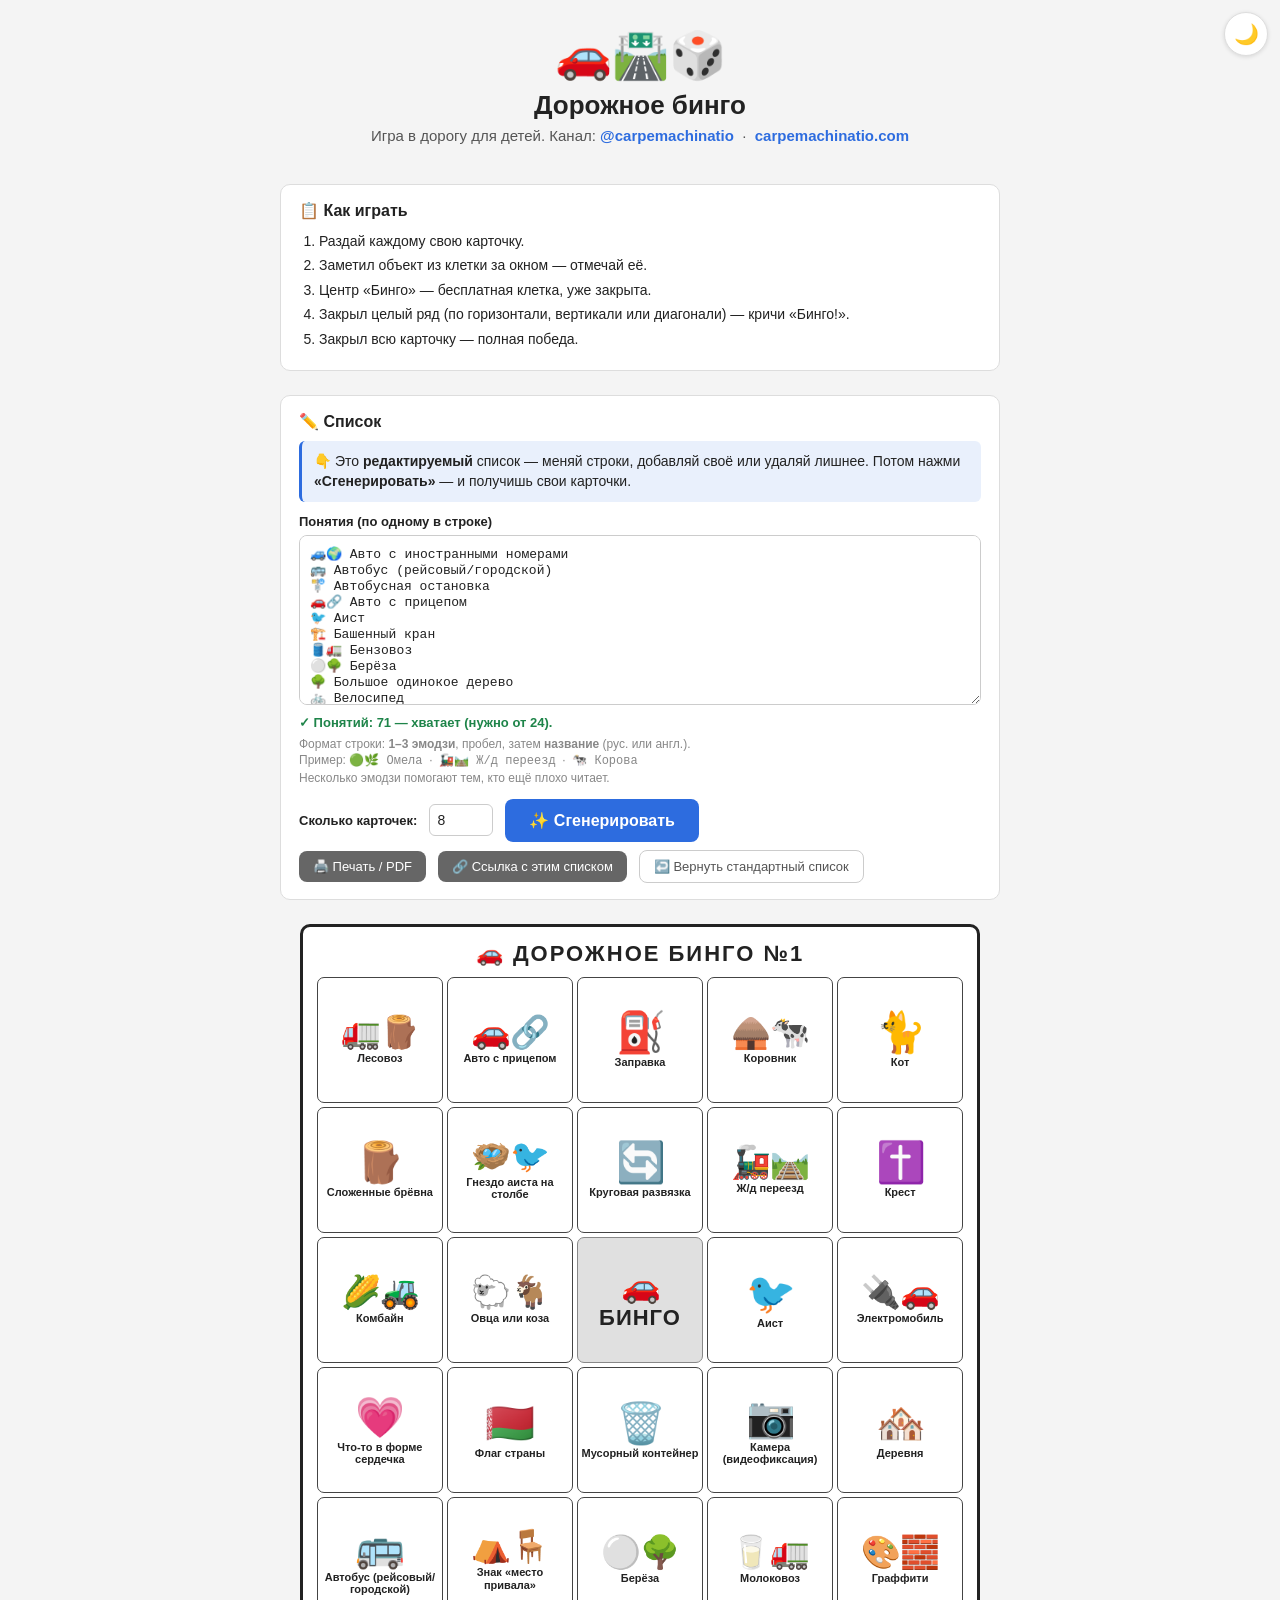
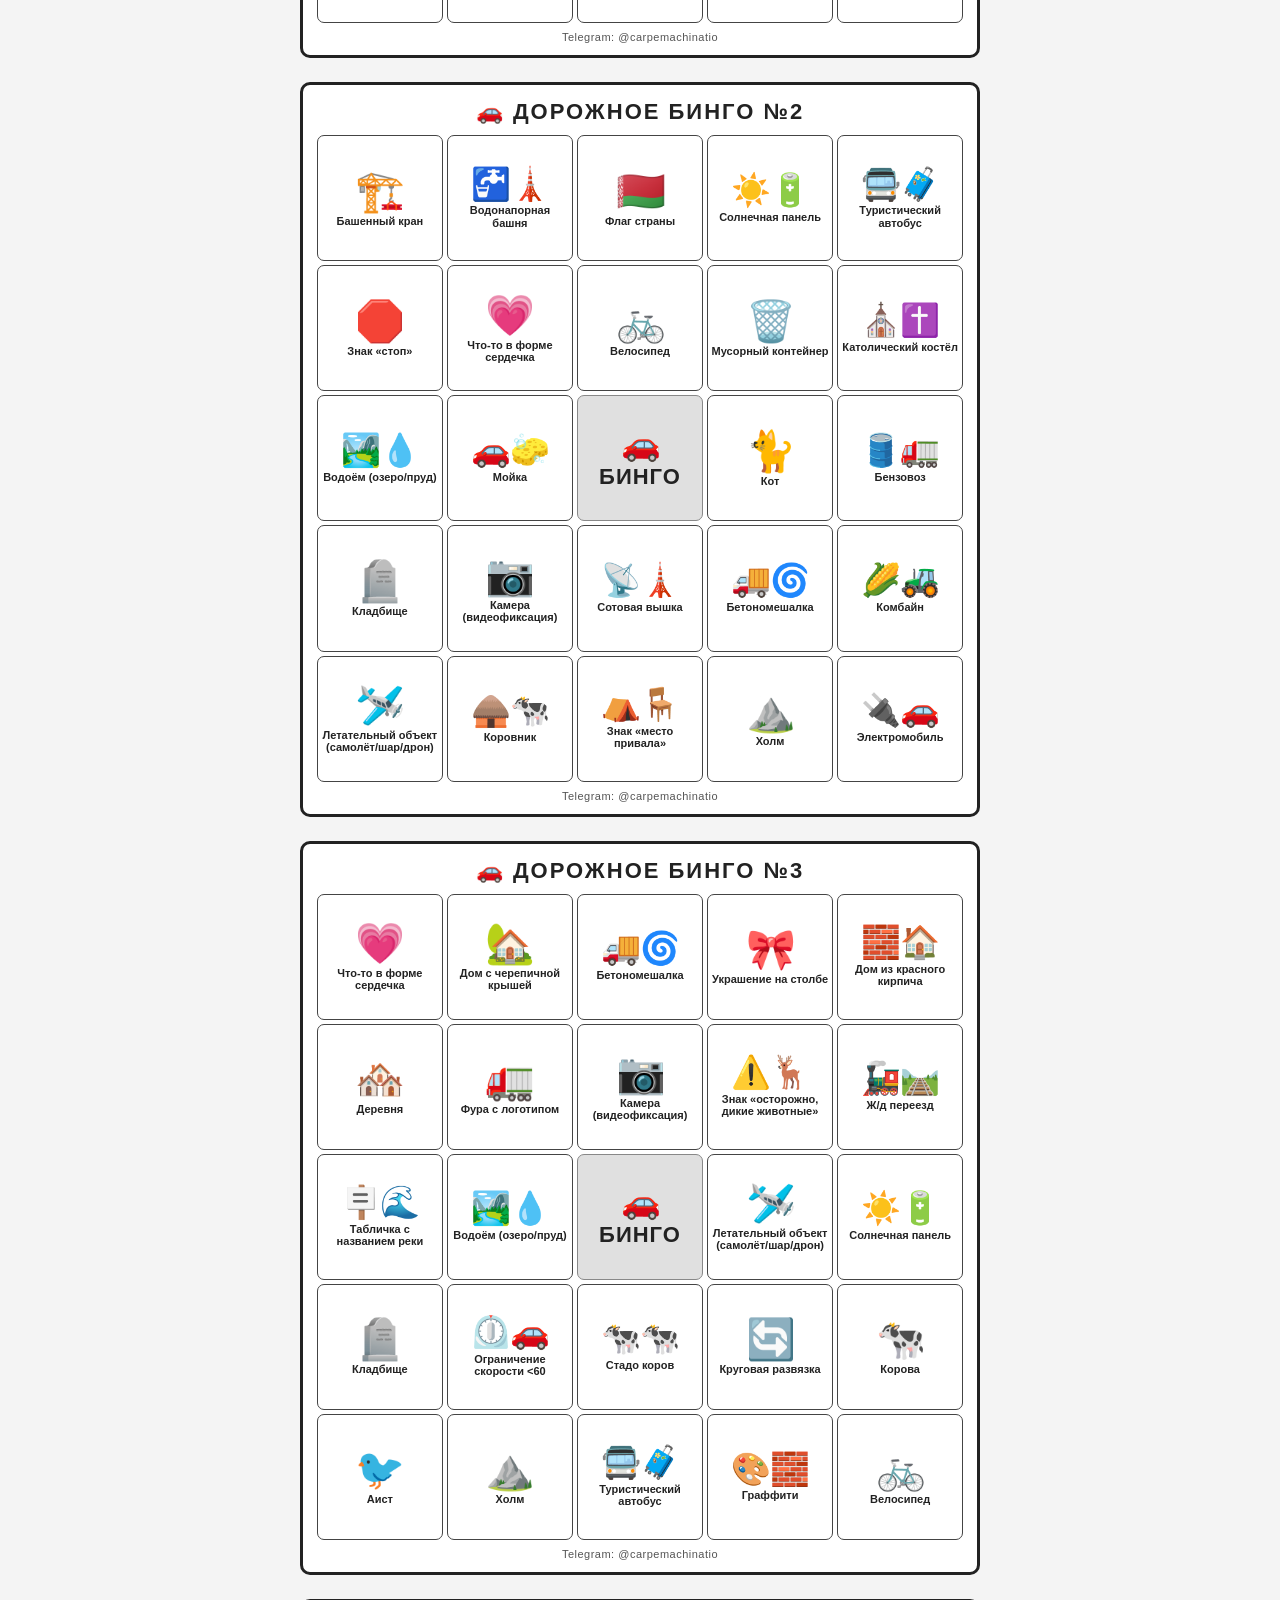
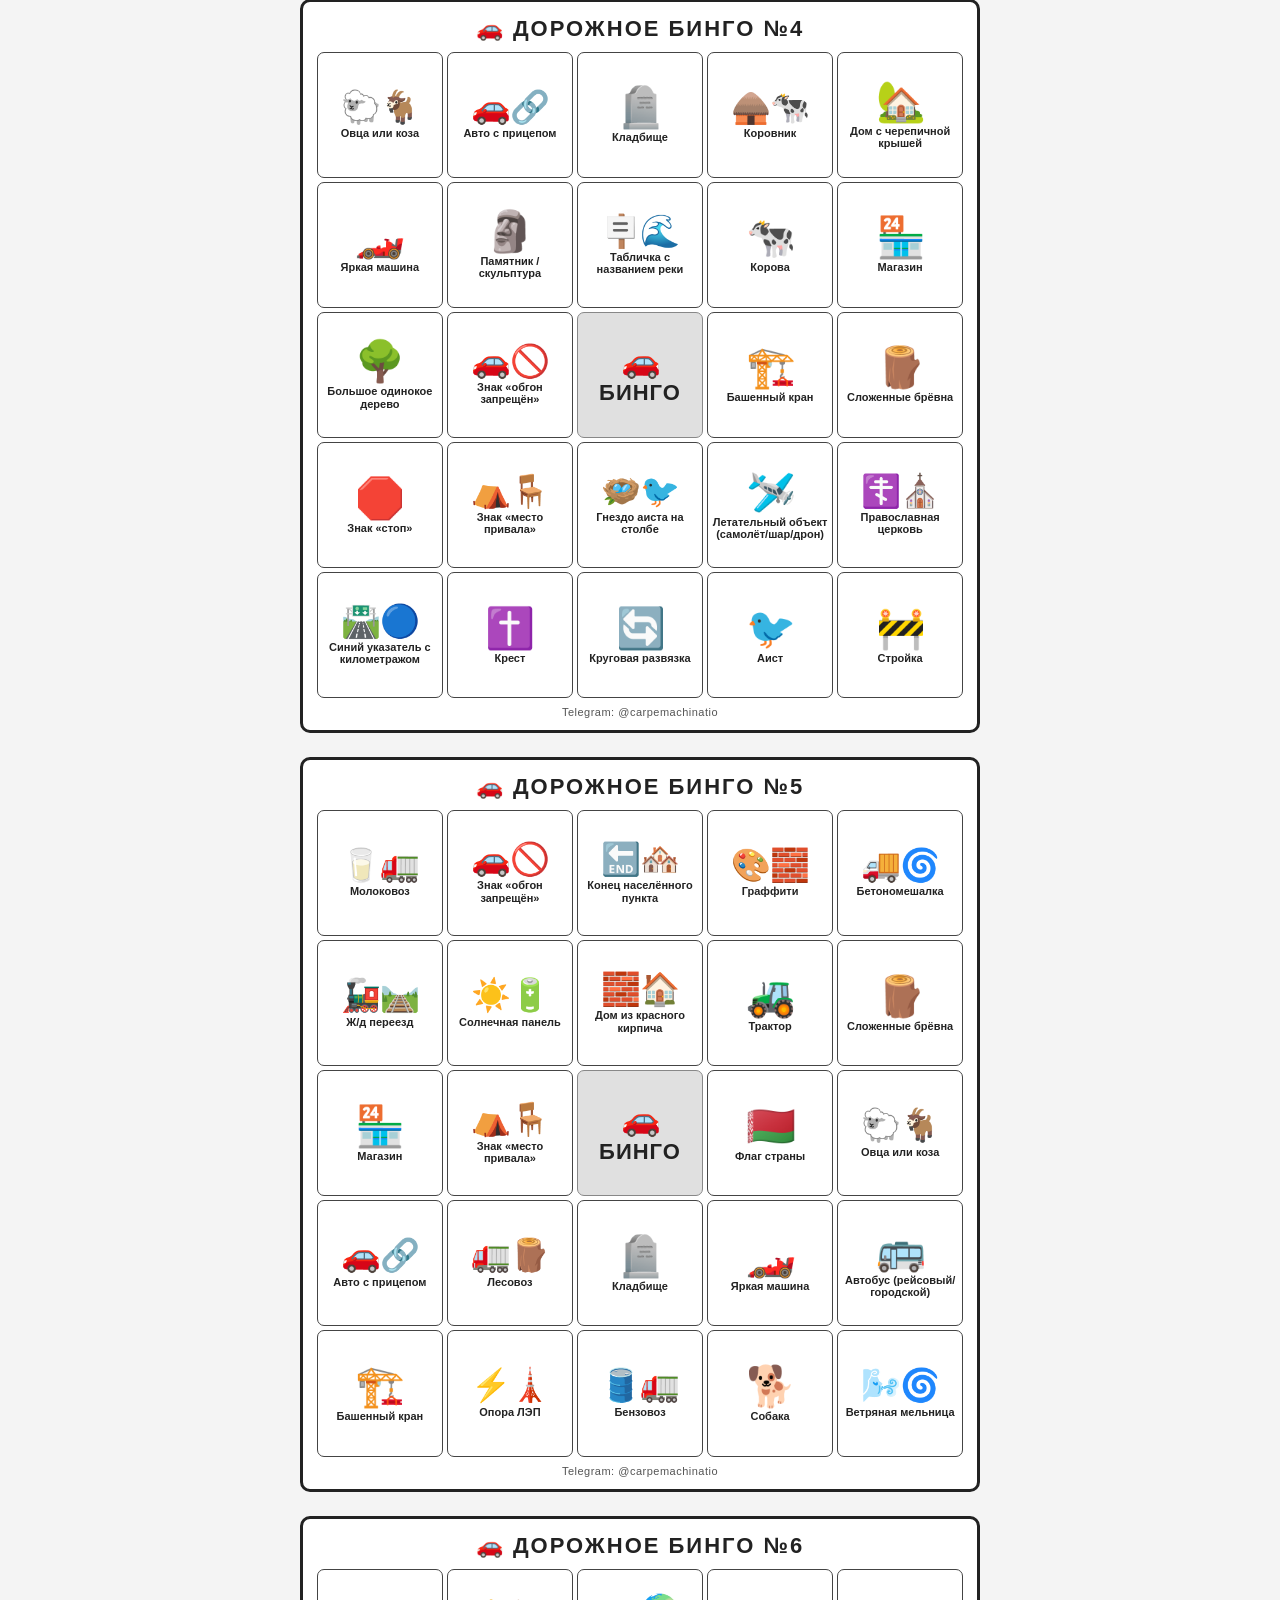
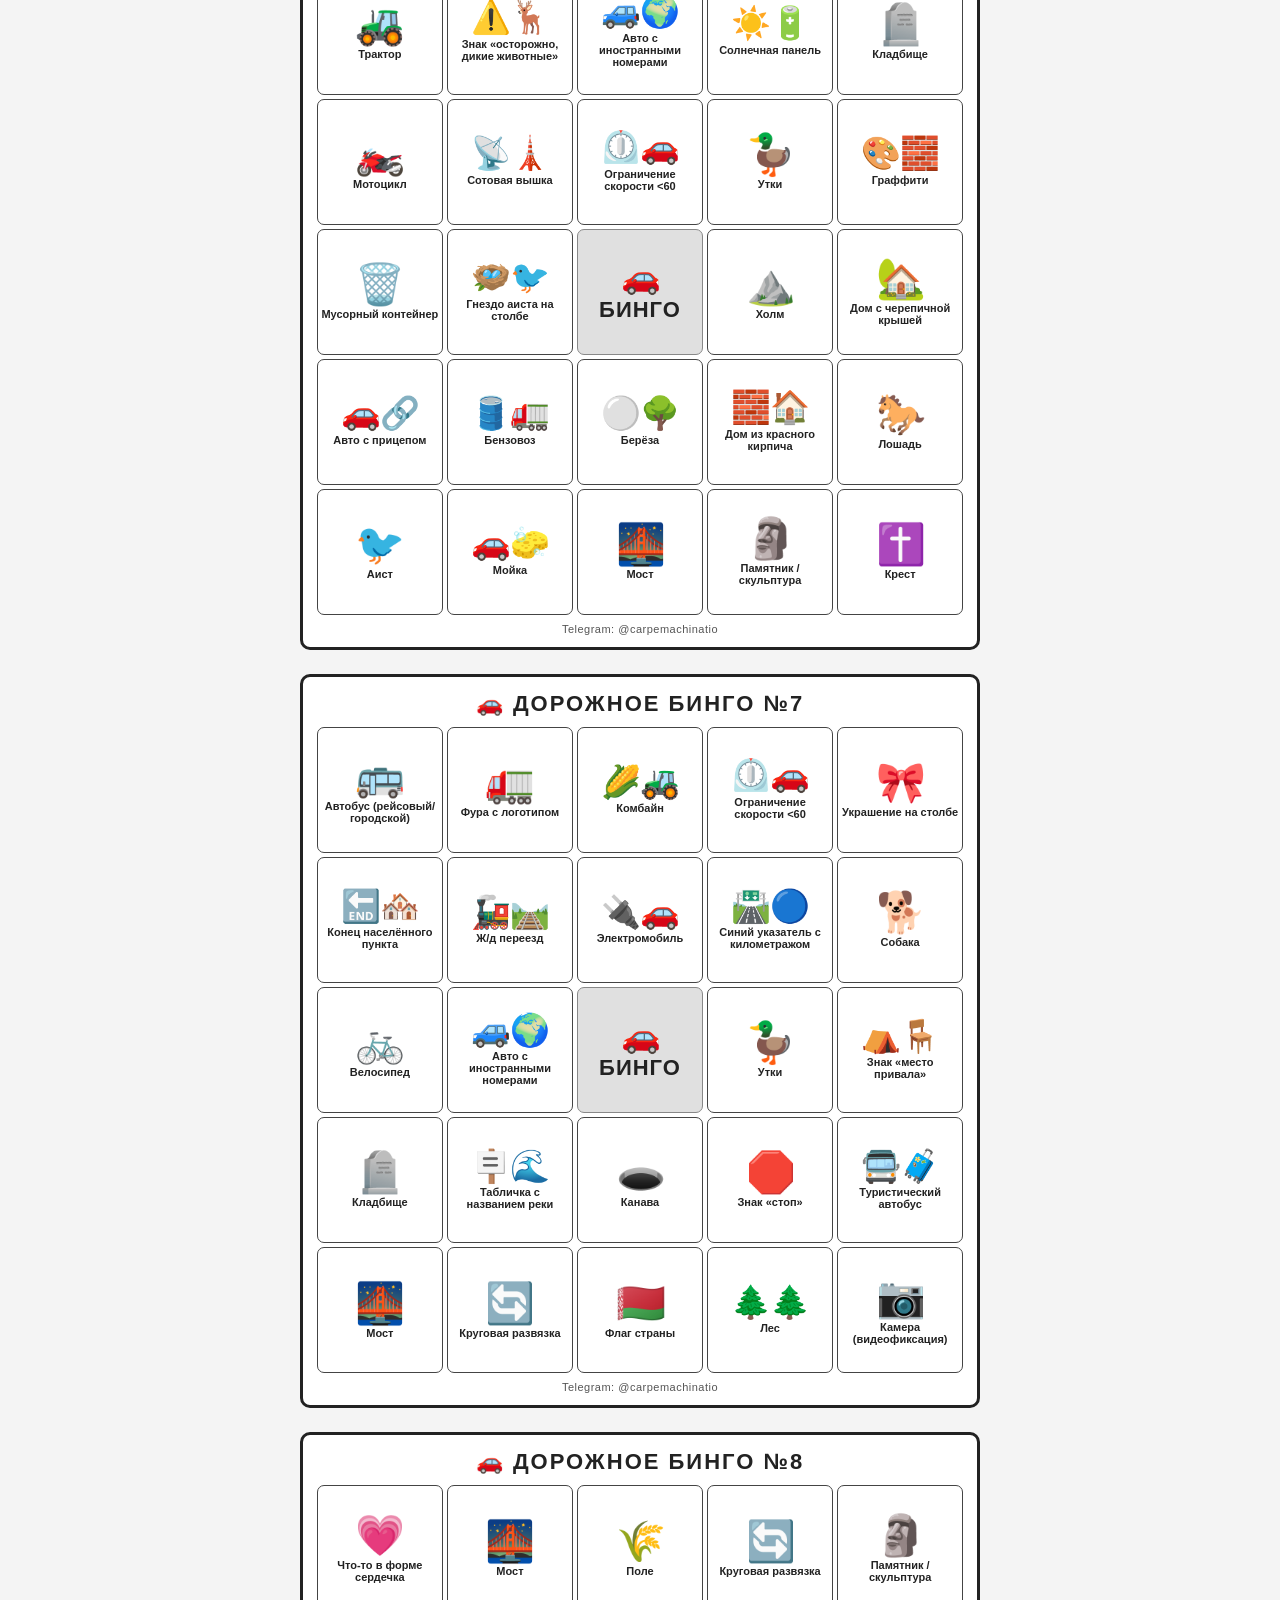
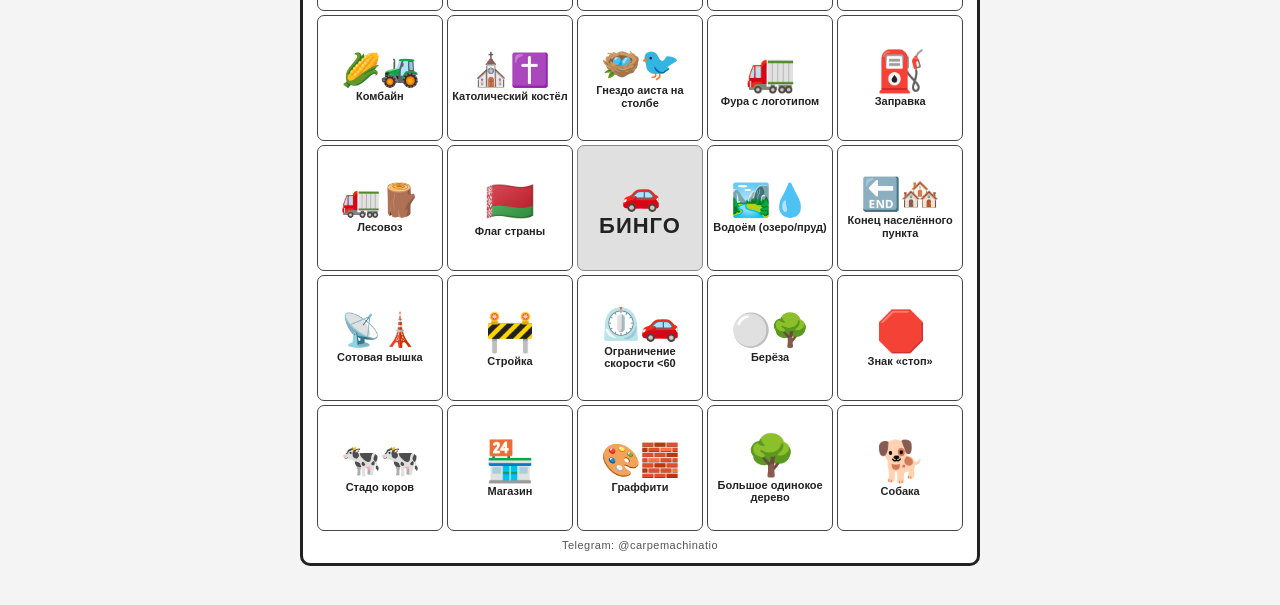
==== commit c569ae54: "Make card labels black, larger and bolder when printing Feedback: printed captions looked small and " ====
--- a/index.html
+++ b/index.html
@@ -339,6 +339,12 @@
     }
     body { background: #fff; padding: 0; }
     .hero, .panel, .theme-toggle { display: none; }
+    /* Подписи под эмодзи: на печати — чёрные, крупнее и жирнее (фидбек: мелко и серо) */
+    .cell .label {
+      color: #000;
+      font-size: 14px;
+      font-weight: 700;
+    }
     .card {
       width: 100%;
       margin: 0 0 0.6cm;
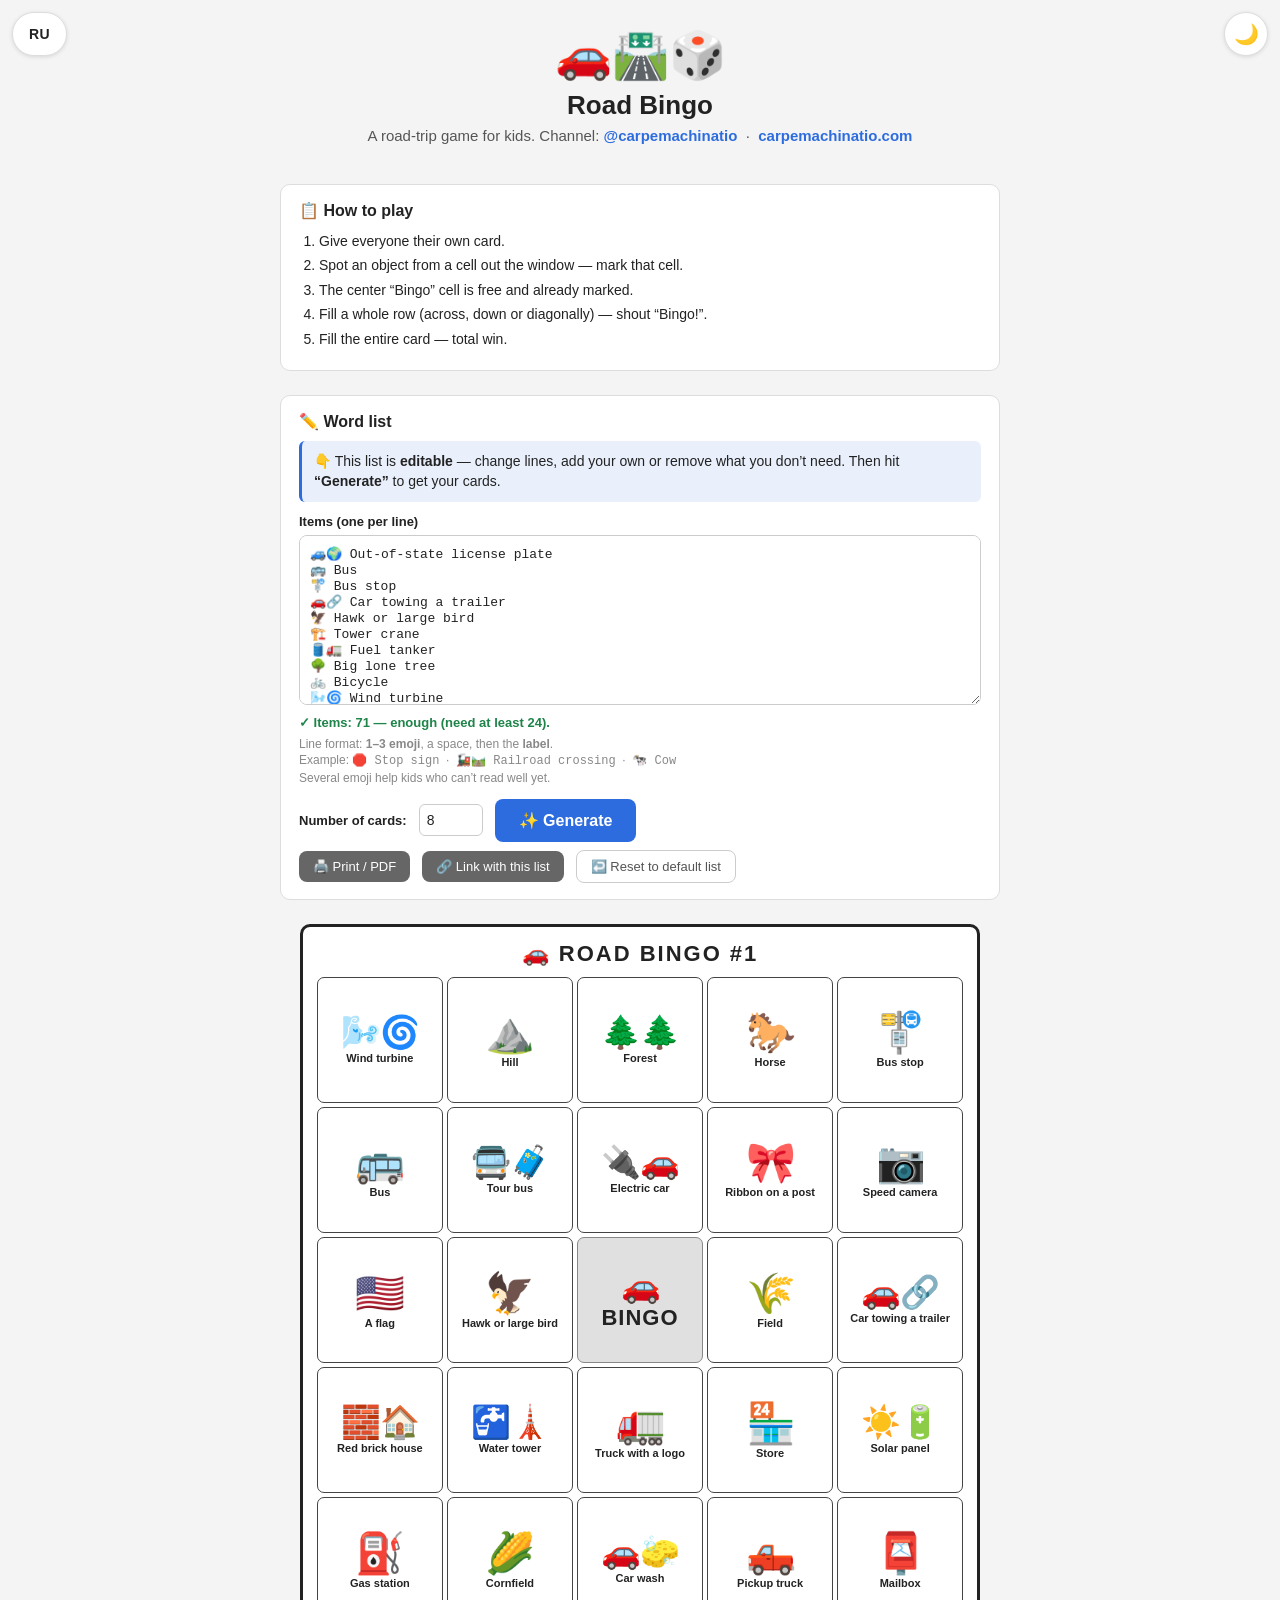
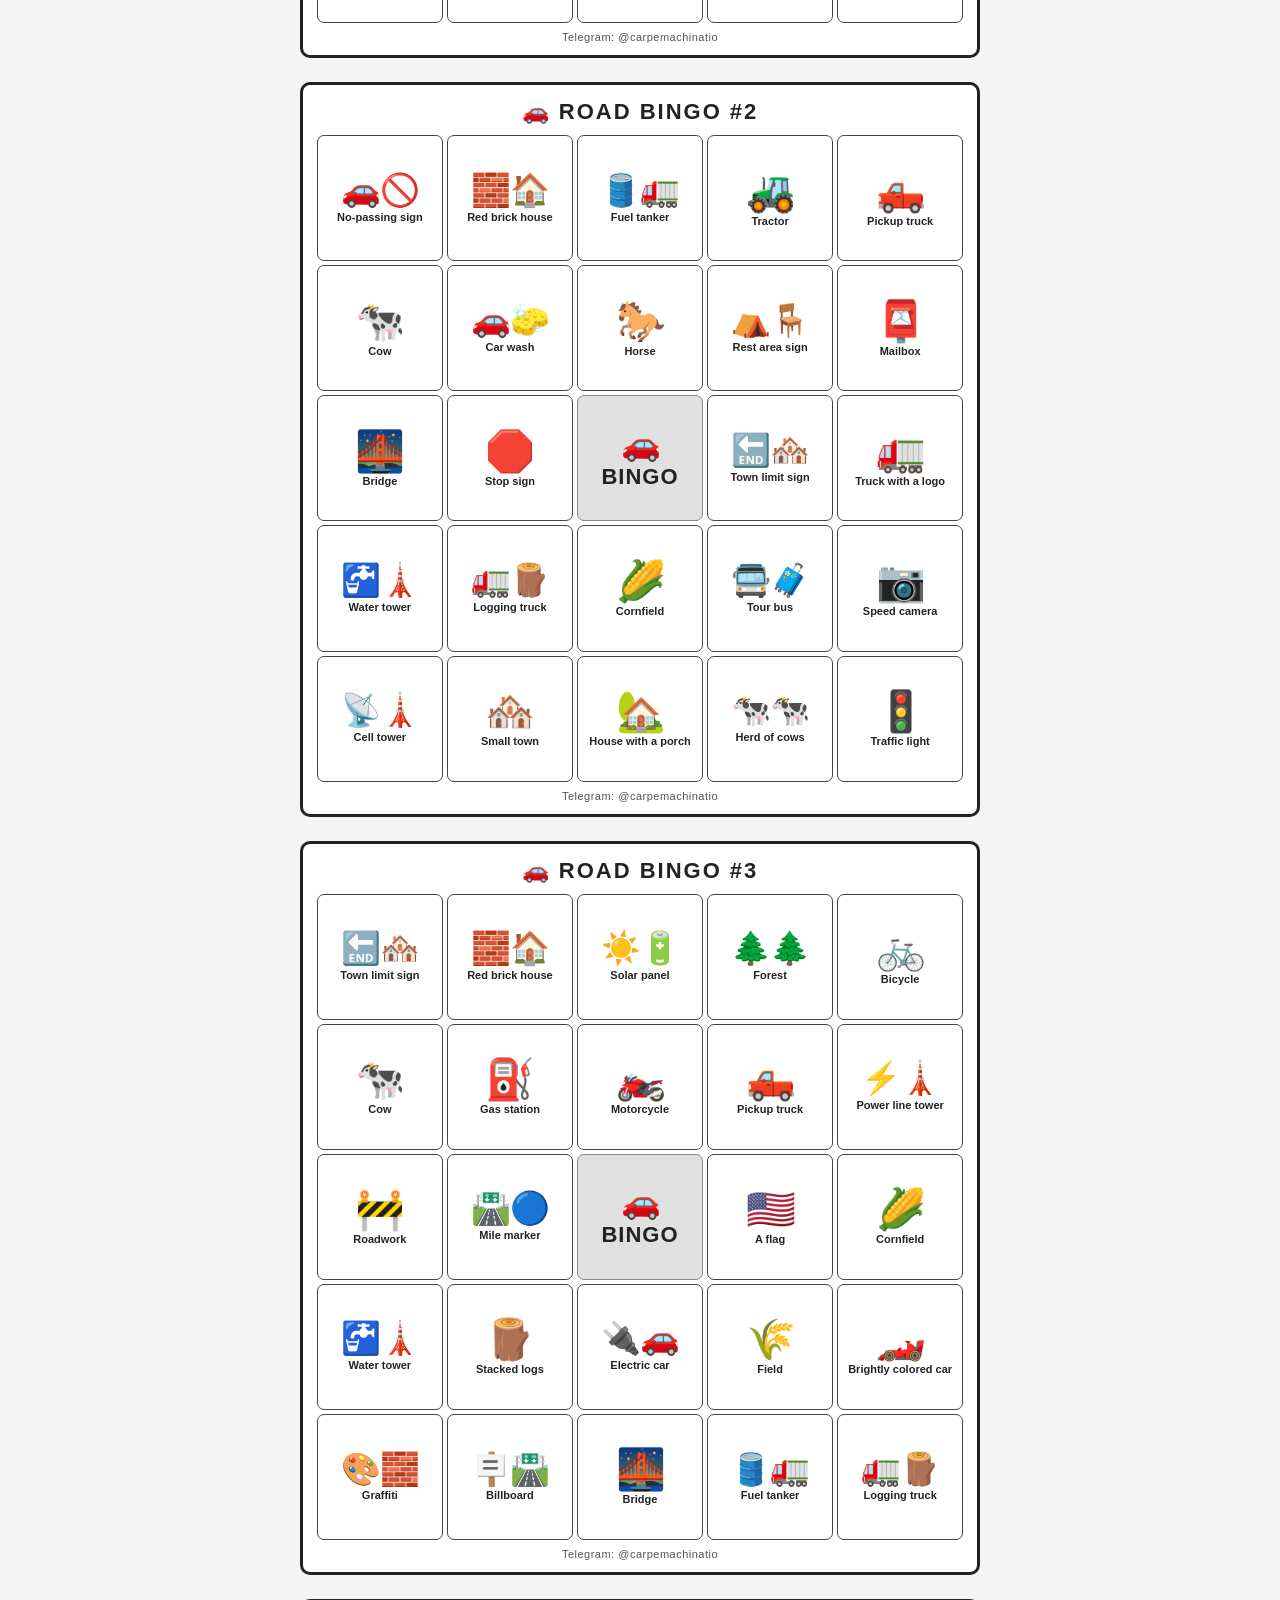
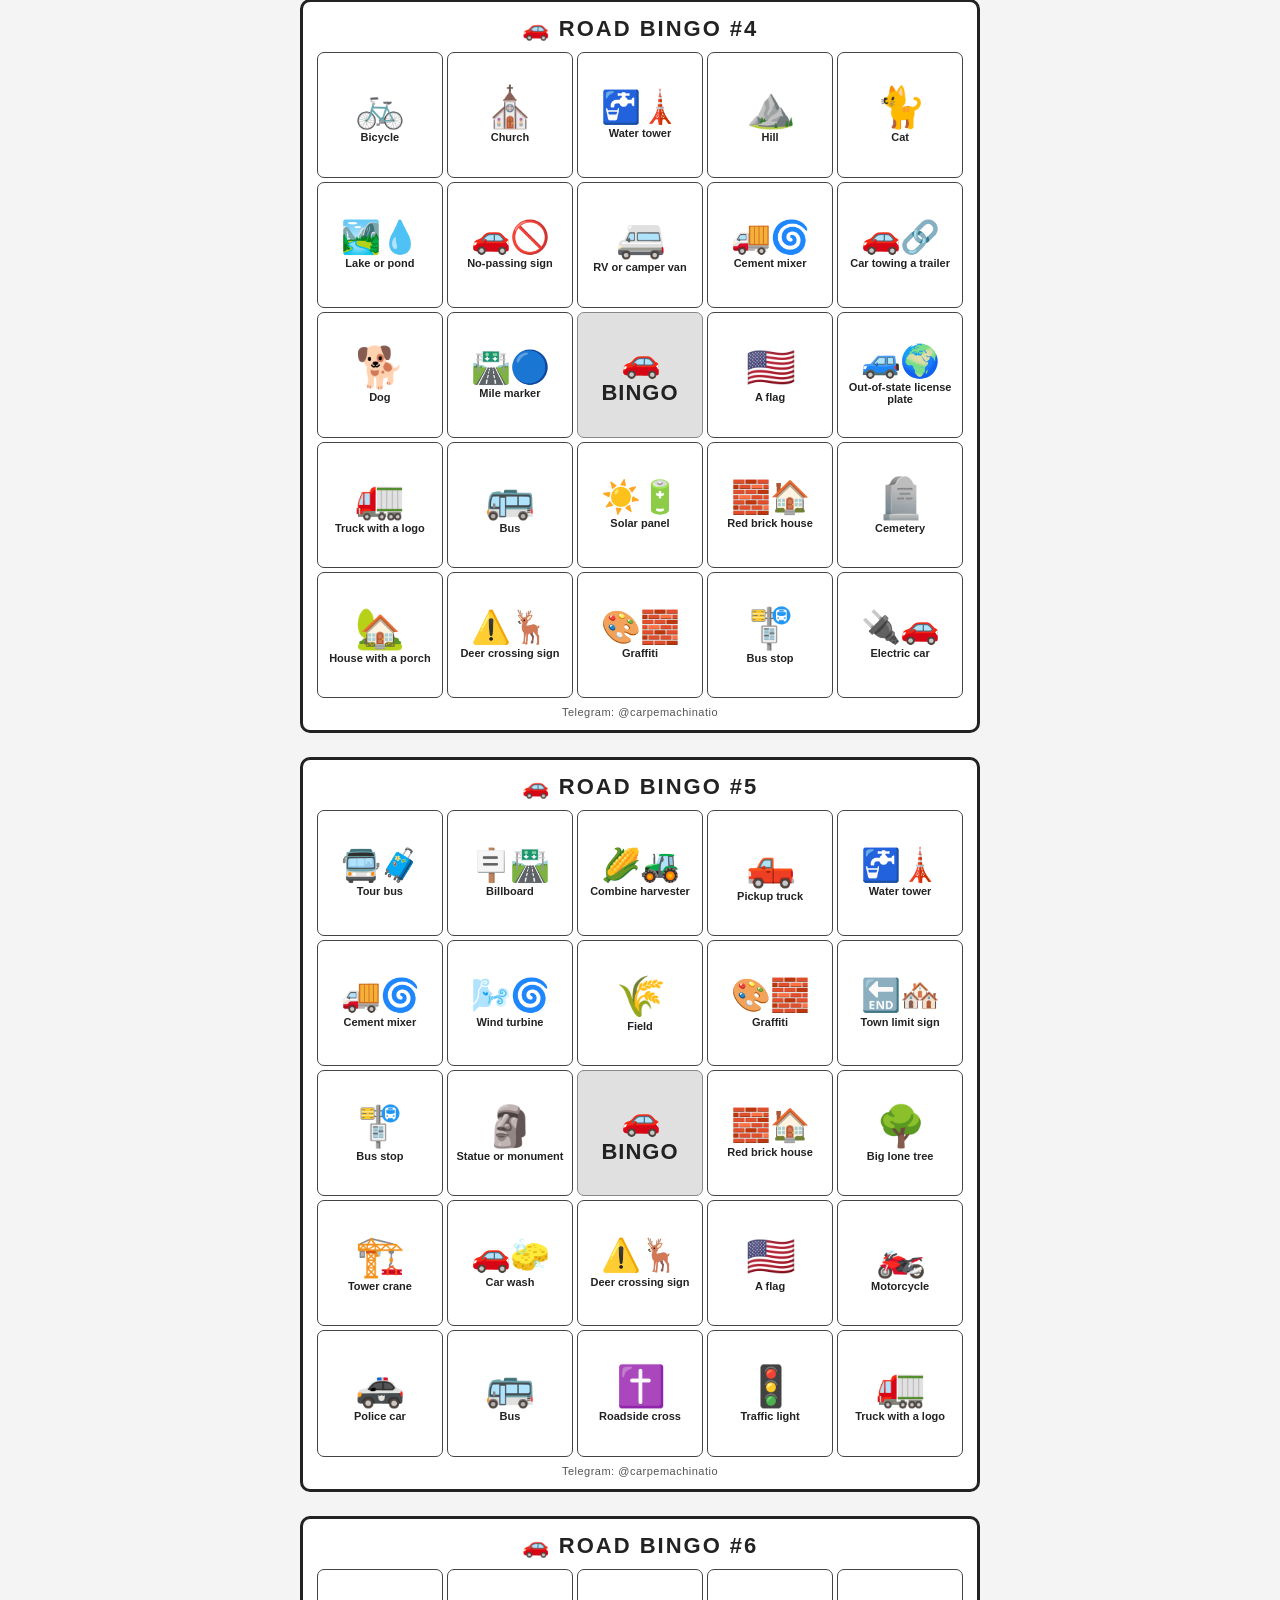
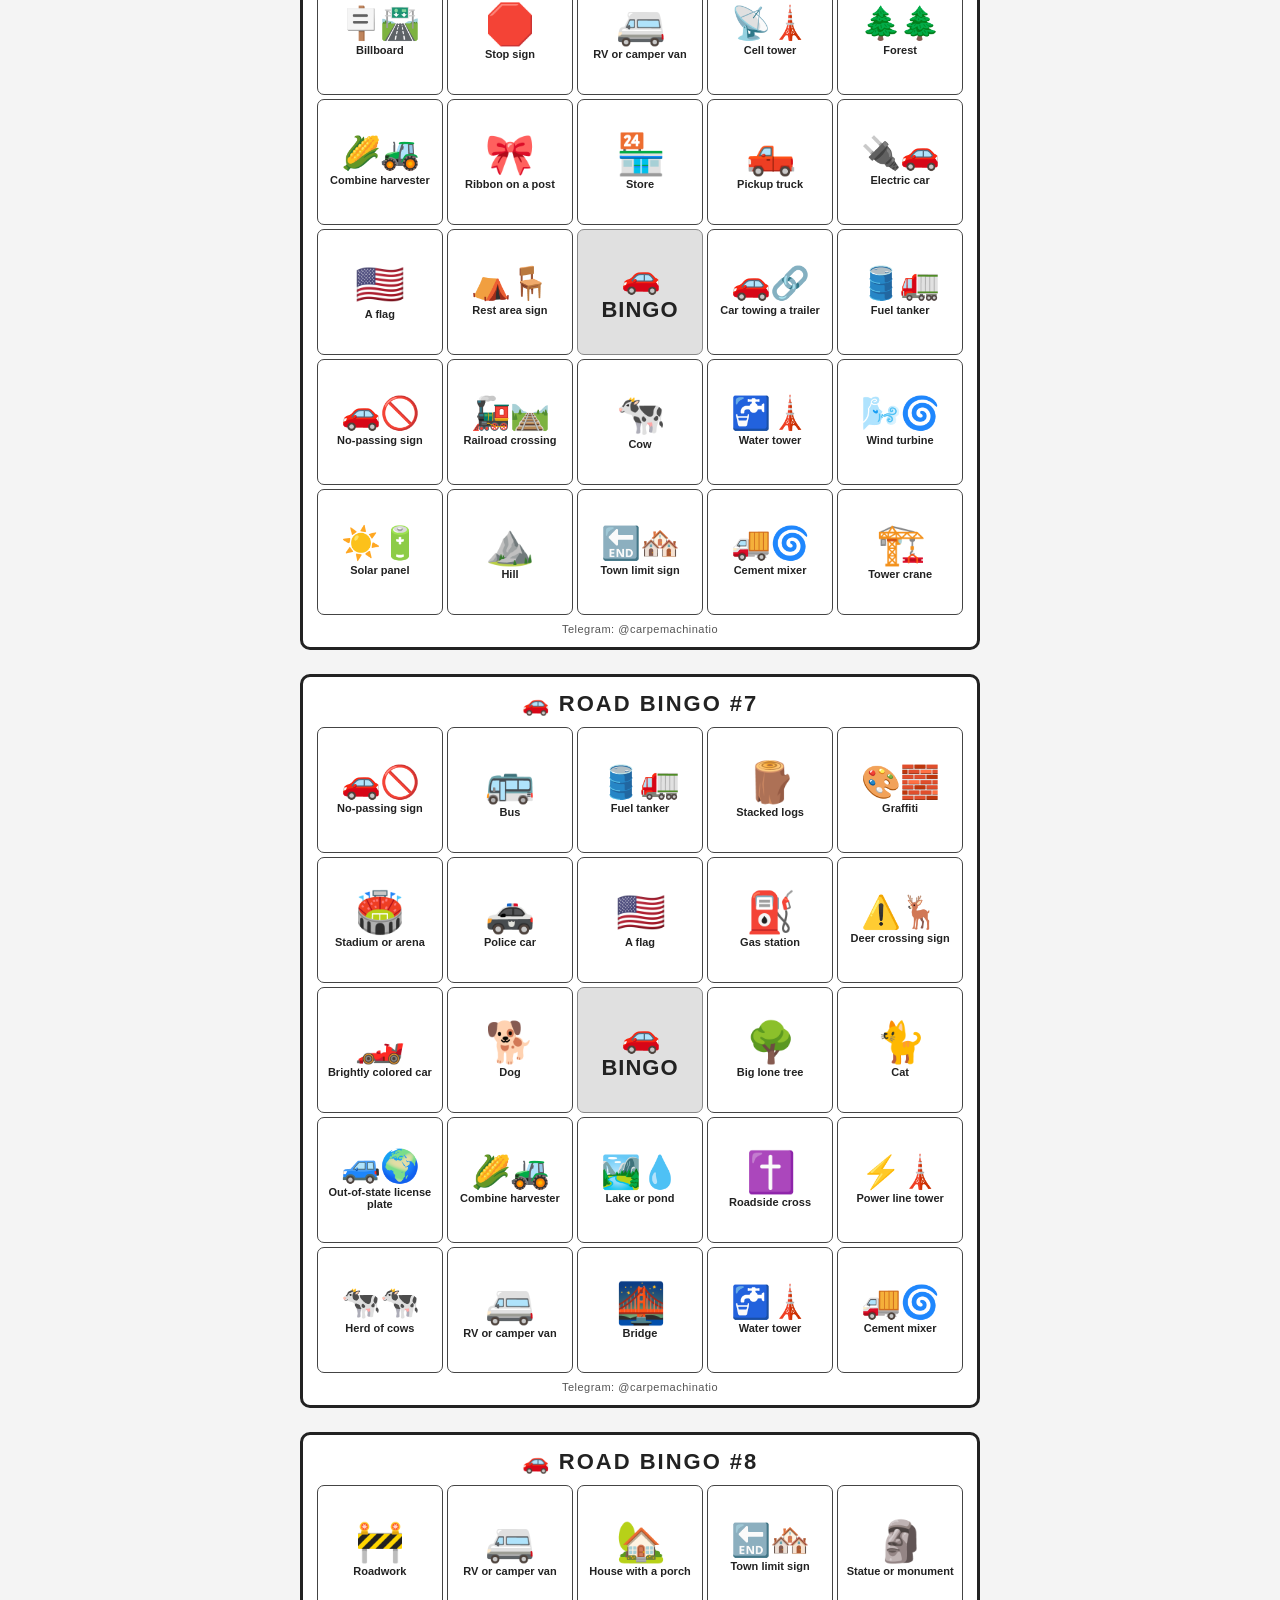
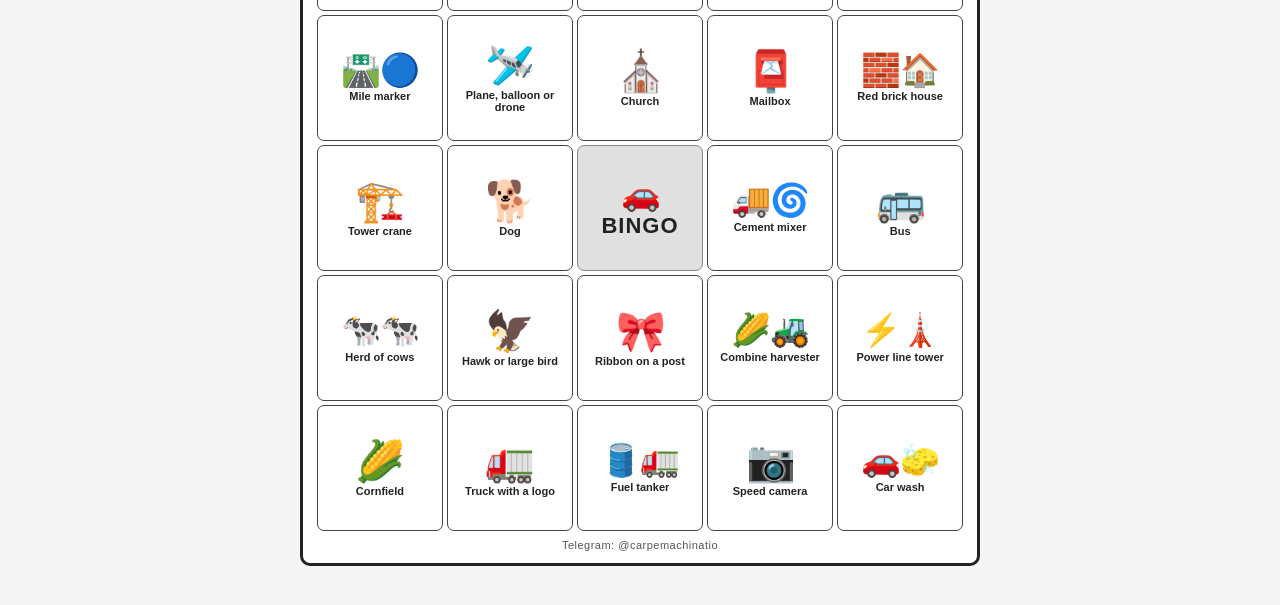
==== commit 8163b841: "Add English version with RU/EN toggle; split into separate files Bilingual now: language resolves by" ====
--- a/index.html
+++ b/index.html
@@ -7,11 +7,15 @@
 <title>Дорожное бинго — распечатать карточки для детей бесплатно</title>
 <meta name="description" content="Дорожное бинго — бесплатный генератор карточек для игры в дорогу с детьми. Распечатай или сохрани в PDF, составь свой список слов с эмодзи. Развлечение в машине, поезде и автобусе. Канал @carpemachinatio">
 <link rel="canonical" href="https://bingo.carpemachinatio.com/">
+<link rel="alternate" hreflang="ru" href="https://bingo.carpemachinatio.com/">
+<link rel="alternate" hreflang="en" href="https://bingo.carpemachinatio.com/?lang=en">
+<link rel="alternate" hreflang="x-default" href="https://bingo.carpemachinatio.com/">
 <meta name="robots" content="index, follow, max-image-preview:large">
 
 <!-- Open Graph / превью ссылки в Telegram -->
 <meta property="og:type" content="website">
 <meta property="og:locale" content="ru_RU">
+<meta property="og:locale:alternate" content="en_US">
 <meta property="og:url" content="https://bingo.carpemachinatio.com/">
 <meta property="og:title" content="🚗 Дорожное бинго — карточки для детей">
 <meta property="og:description" content="Генератор карточек для игры в дорогу. Свой список слов, эмодзи-картинки, печать и PDF. @carpemachinatio">
@@ -30,7 +34,7 @@
   "name": "Дорожное бинго",
   "url": "https://bingo.carpemachinatio.com/",
   "description": "Бесплатный генератор карточек «Дорожное бинго» для игры в дорогу с детьми: печать, PDF, свой список слов с эмодзи.",
-  "inLanguage": "ru",
+  "inLanguage": ["ru", "en"],
   "applicationCategory": "GameApplication",
   "operatingSystem": "Web",
   "isAccessibleForFree": true,
@@ -38,321 +42,7 @@
 }
 </script>
 
-<style>
-  /* Светлая тема (по умолчанию) */
-  :root {
-    --bg: #f4f4f4;
-    --text: #222;
-    --muted: #555;
-    --link: #2d6cdf;
-    --panel-bg: #fff;
-    --panel-border: #ddd;
-    --input-bg: #fff;
-    --input-border: #ccc;
-    --hint: #888;
-    --ok: #1e8449;
-    --bad: #c0392b;
-    --accent: #2d6cdf;
-    --accent-text: #fff;
-    --secondary: #666;
-    --card-bg: #fff;
-    --card-text: #222;
-    --card-border: #222;
-    --cell-border: #444;
-    --free-bg: #e0e0e0;
-    --free-text: #222;
-    --free-border: #888;
-    --footer: #555;
-    --shadow: rgba(0,0,0,0.12);
-  }
-
-  /* Тёмная палитра */
-  :root[data-theme="dark"] {
-    --bg: #181818;
-    --text: #e6e6e6;
-    --muted: #a8a8a8;
-    --link: #6ea8ff;
-    --panel-bg: #242424;
-    --panel-border: #3a3a3a;
-    --input-bg: #1c1c1c;
-    --input-border: #454545;
-    --hint: #888;
-    --ok: #4caf72;
-    --bad: #ff6f61;
-    --accent: #3b78e7;
-    --accent-text: #fff;
-    --secondary: #555;
-    --card-bg: #262626;
-    --card-text: #ededed;
-    --card-border: #d8d8d8;
-    --cell-border: #6a6a6a;
-    --free-bg: #3a3a3a;
-    --free-text: #ededed;
-    --free-border: #7a7a7a;
-    --footer: #9a9a9a;
-    --shadow: rgba(0,0,0,0.5);
-  }
-
-  /* Автодетект системной темы, если пользователь не выбрал явно */
-  @media (prefers-color-scheme: dark) {
-    :root:not([data-theme="light"]) {
-      --bg: #181818;
-      --text: #e6e6e6;
-      --muted: #a8a8a8;
-      --link: #6ea8ff;
-      --panel-bg: #242424;
-      --panel-border: #3a3a3a;
-      --input-bg: #1c1c1c;
-      --input-border: #454545;
-      --hint: #888;
-      --ok: #4caf72;
-      --bad: #ff6f61;
-      --accent: #3b78e7;
-      --accent-text: #fff;
-      --secondary: #555;
-      --card-bg: #262626;
-      --card-text: #ededed;
-      --card-border: #d8d8d8;
-      --cell-border: #6a6a6a;
-      --free-bg: #3a3a3a;
-      --free-text: #ededed;
-      --free-border: #7a7a7a;
-      --footer: #9a9a9a;
-      --shadow: rgba(0,0,0,0.5);
-    }
-  }
-
-  * { box-sizing: border-box; }
-  body {
-    font-family: -apple-system, "Segoe UI", Roboto, sans-serif;
-    margin: 0;
-    padding: 0 16px 16px;
-    background: var(--bg);
-    color: var(--text);
-  }
-
-  .hero {
-    max-width: 720px;
-    margin: 0 auto 18px;
-    text-align: center;
-    padding: 28px 18px 22px;
-  }
-  .hero .emoji { font-size: 46px; }
-  .hero h1 { font-size: 26px; margin: 8px 0 6px; }
-  .hero p { color: var(--muted); font-size: 15px; margin: 0; }
-  .hero a { color: var(--link); text-decoration: none; font-weight: 600; }
-  .hero a:hover { text-decoration: underline; }
-
-  /* Кнопка переключения темы */
-  .theme-toggle {
-    position: fixed;
-    top: 12px;
-    right: 12px;
-    z-index: 10;
-    width: 44px;
-    height: 44px;
-    padding: 0;
-    font-size: 20px;
-    line-height: 1;
-    border: 1px solid var(--panel-border);
-    border-radius: 50%;
-    background: var(--panel-bg);
-    color: var(--text);
-    cursor: pointer;
-    box-shadow: 0 1px 4px var(--shadow);
-  }
-  .theme-toggle:hover { filter: brightness(1.08); }
-
-  .panel {
-    max-width: 720px;
-    margin: 0 auto 24px;
-    background: var(--panel-bg);
-    border: 1px solid var(--panel-border);
-    border-radius: 10px;
-    padding: 16px 18px;
-  }
-  .panel h2 { font-size: 16px; margin: 0 0 10px; }
-  .rules { font-size: 14px; line-height: 1.6; margin: 0 0 4px; padding-left: 20px; }
-  .rules li { margin-bottom: 2px; }
-
-  label { display: block; font-size: 13px; font-weight: 600; margin: 12px 0 6px; }
-  textarea {
-    width: 100%;
-    min-height: 170px;
-    font-family: ui-monospace, "SF Mono", Menlo, monospace;
-    font-size: 13px;
-    padding: 10px;
-    background: var(--input-bg);
-    color: var(--text);
-    border: 1px solid var(--input-border);
-    border-radius: 8px;
-    resize: vertical;
-  }
-  .counter { font-size: 13px; font-weight: 600; margin-top: 6px; }
-  .counter.ok { color: var(--ok); }
-  .counter.bad { color: var(--bad); }
-  .row { display: flex; align-items: center; gap: 12px; flex-wrap: wrap; margin-top: 12px; }
-  .row label { margin: 0; }
-  input[type=number] {
-    width: 64px;
-    padding: 7px;
-    background: var(--input-bg);
-    color: var(--text);
-    border: 1px solid var(--input-border);
-    border-radius: 6px;
-    font-size: 14px;
-  }
-  .hint { font-size: 12px; color: var(--hint); margin-top: 6px; line-height: 1.4; }
-  button {
-    font-size: 15px;
-    padding: 10px 18px;
-    border: none;
-    border-radius: 8px;
-    background: var(--accent);
-    color: var(--accent-text);
-    cursor: pointer;
-  }
-  button.secondary { background: var(--secondary); font-size: 13px; padding: 8px 14px; }
-  button:hover { filter: brightness(1.08); }
-
-  /* Призыв редактировать список */
-  .edit-cta {
-    font-size: 14px;
-    line-height: 1.45;
-    color: var(--text);
-    background: color-mix(in srgb, var(--accent) 10%, transparent);
-    border-left: 3px solid var(--accent);
-    border-radius: 6px;
-    padding: 10px 12px;
-    margin: 0 0 10px;
-  }
-
-  /* Главная кнопка генерации — крупнее остальных */
-  button.generate {
-    font-size: 16px;
-    font-weight: 700;
-    padding: 12px 24px;
-  }
-  /* Пульс, когда список изменён, а карточки ещё не обновлены */
-  button.generate.attn {
-    animation: pulse 1.3s ease-in-out infinite;
-  }
-  @keyframes pulse {
-    0%, 100% { box-shadow: 0 0 0 0 color-mix(in srgb, var(--accent) 60%, transparent); }
-    50%      { box-shadow: 0 0 0 7px color-mix(in srgb, var(--accent) 0%, transparent); }
-  }
-  .dirty-note {
-    font-size: 13px;
-    font-weight: 600;
-    color: var(--bad);
-    display: none;
-  }
-  .dirty-note.show { display: inline; }
-
-  .secondary-row { margin-top: 8px; }
-  button.secondary.ghost {
-    background: transparent;
-    color: var(--muted);
-    border: 1px solid var(--input-border);
-  }
-
-  .card {
-    width: 18cm;
-    max-width: 100%;
-    margin: 0 auto 24px;
-    background: var(--card-bg);
-    border: 3px solid var(--card-border);
-    border-radius: 10px;
-    padding: 10px 14px 12px;
-    page-break-inside: avoid;
-    break-inside: avoid;
-  }
-  .card h2 {
-    text-align: center;
-    margin: 4px 0 10px;
-    font-size: 22px;
-    letter-spacing: 2px;
-    text-transform: uppercase;
-    color: var(--card-text);
-  }
-  .grid {
-    display: grid;
-    grid-template-columns: repeat(5, 1fr);
-    grid-auto-rows: 1fr;
-    gap: 4px;
-  }
-  .cell {
-    border: 1.5px solid var(--cell-border);
-    border-radius: 7px;
-    aspect-ratio: 1 / 1;
-    color: var(--card-text);
-    display: flex;
-    flex-direction: column;
-    align-items: center;
-    justify-content: center;
-    text-align: center;
-    padding: 3px;
-    overflow: hidden;
-  }
-  .cell .emoji {
-    font-size: 40px;
-    line-height: 1.05;
-    white-space: nowrap;
-    letter-spacing: -1px;
-  }
-  .cell .emoji.two { font-size: 32px; }
-  .cell .emoji.three { font-size: 25px; }
-  .cell .label { font-size: 11px; line-height: 1.1; margin-top: 3px; font-weight: 600; }
-  .cell.free {
-    background: var(--free-bg);
-    color: var(--free-text);
-    border-color: var(--free-border);
-  }
-  .cell.free .emoji { font-size: 32px; }
-  .cell.free .label {
-    font-size: 22px;
-    font-weight: 800;
-    letter-spacing: 1px;
-    text-transform: uppercase;
-  }
-  .card .footer {
-    text-align: center;
-    font-size: 11px;
-    color: var(--footer);
-    margin-top: 8px;
-    letter-spacing: 0.5px;
-  }
-
-  @media print {
-    /* Печать всегда светлая — экономия чернил, независимо от темы экрана */
-    :root, :root[data-theme="dark"], :root[data-theme="light"] {
-      --bg: #fff;
-      --text: #222;
-      --card-bg: #fff;
-      --card-text: #222;
-      --card-border: #222;
-      --cell-border: #444;
-      --free-bg: #e0e0e0;
-      --free-text: #222;
-      --free-border: #888;
-      --footer: #555;
-    }
-    body { background: #fff; padding: 0; }
-    .hero, .panel, .theme-toggle { display: none; }
-    /* Подписи под эмодзи: на печати — чёрные, крупнее и жирнее (фидбек: мелко и серо) */
-    .cell .label {
-      color: #000;
-      font-size: 14px;
-      font-weight: 700;
-    }
-    .card {
-      width: 100%;
-      margin: 0 0 0.6cm;
-      border-width: 2px;
-    }
-    @page { size: A4 portrait; margin: 1cm; }
-  }
-</style>
+<link rel="stylesheet" href="styles.css">
 <script>
   // Применяем сохранённую тему до отрисовки — без мигания.
   (function () {
@@ -367,296 +57,55 @@
 </head>
 <body>
 
+<button class="lang-toggle" onclick="toggleLang()">EN</button>
 <button class="theme-toggle" onclick="toggleTheme()" title="Тёмная тема" aria-label="Переключить тему">🌙</button>
 
 <div class="hero">
   <div class="emoji">🚗🛣️🎲</div>
-  <h1>Дорожное бинго</h1>
-  <p>Игра в дорогу для детей. Канал: <a href="https://t.me/carpemachinatio" target="_blank" rel="noopener">@carpemachinatio</a> &nbsp;·&nbsp; <a href="https://carpemachinatio.com">carpemachinatio.com</a></p>
+  <h1 data-i18n="heroH1">Дорожное бинго</h1>
+  <p data-i18n-html="heroTagline">Игра в дорогу для детей. Канал: <a href="https://t.me/carpemachinatio" target="_blank" rel="noopener">@carpemachinatio</a> &nbsp;·&nbsp; <a href="https://carpemachinatio.com">carpemachinatio.com</a></p>
 </div>
 
 <div class="panel">
-  <h2>📋 Как играть</h2>
+  <h2 data-i18n="rulesH2">📋 Как играть</h2>
   <ol class="rules">
-    <li>Раздай каждому свою карточку.</li>
-    <li>Заметил объект из клетки за окном — отмечай её.</li>
-    <li>Центр «Бинго» — бесплатная клетка, уже закрыта.</li>
-    <li>Закрыл целый ряд (по горизонтали, вертикали или диагонали) — кричи «Бинго!».</li>
-    <li>Закрыл всю карточку — полная победа.</li>
+    <li data-i18n="rule1">Раздай каждому свою карточку.</li>
+    <li data-i18n="rule2">Заметил объект из клетки за окном — отмечай её.</li>
+    <li data-i18n="rule3">Центр «Бинго» — бесплатная клетка, уже закрыта.</li>
+    <li data-i18n="rule4">Закрыл целый ряд (по горизонтали, вертикали или диагонали) — кричи «Бинго!».</li>
+    <li data-i18n="rule5">Закрыл всю карточку — полная победа.</li>
   </ol>
 </div>
 
 <div class="panel">
-  <h2>✏️ Список</h2>
-  <p class="edit-cta">👇 Это <b>редактируемый</b> список — меняй строки, добавляй своё или удаляй лишнее. Потом нажми <b>«Сгенерировать»</b> — и получишь свои карточки.</p>
-  <label for="words">Понятия (по одному в строке)</label>
+  <h2 data-i18n="listH2">✏️ Список</h2>
+  <p class="edit-cta" data-i18n-html="editCta">👇 Это <b>редактируемый</b> список — меняй строки, добавляй своё или удаляй лишнее. Потом нажми <b>«Сгенерировать»</b> — и получишь свои карточки.</p>
+  <label for="words" data-i18n="wordsLabel">Понятия (по одному в строке)</label>
   <textarea id="words" spellcheck="false"></textarea>
   <div id="counter" class="counter"></div>
-  <div class="hint">
+  <div class="hint" data-i18n-html="hint">
     Формат строки: <b>1–3 эмодзи</b>, пробел, затем <b>название</b> (рус. или англ.).<br>
     Пример: <code>🟢🌿 Омела</code> &nbsp;·&nbsp; <code>🚂🛤️ Ж/д переезд</code> &nbsp;·&nbsp; <code>🐄 Корова</code><br>
     Несколько эмодзи помогают тем, кто ещё плохо читает.
   </div>
 
   <div class="row">
-    <label for="count">Сколько карточек:</label>
+    <label for="count" data-i18n="countLabel">Сколько карточек:</label>
     <input type="number" id="count" value="8" min="1" max="40">
-    <button id="genBtn" class="generate" onclick="render()">✨ Сгенерировать</button>
-    <span id="dirtyNote" class="dirty-note">Список изменён — обнови карточки 👈</span>
+    <button id="genBtn" class="generate" onclick="render()" data-i18n="genBtn">✨ Сгенерировать</button>
+    <span id="dirtyNote" class="dirty-note" data-i18n="dirtyNote">Список изменён — обнови карточки 👈</span>
   </div>
   <div class="row secondary-row">
-    <button class="secondary" onclick="window.print()">🖨️ Печать / PDF</button>
-    <button class="secondary" onclick="copyShareLink()">🔗 Ссылка с этим списком</button>
-    <button class="secondary ghost" onclick="resetList()">↩️ Вернуть стандартный список</button>
+    <button class="secondary" onclick="window.print()" data-i18n="printBtn">🖨️ Печать / PDF</button>
+    <button class="secondary" onclick="copyShareLink()" data-i18n="shareBtn">🔗 Ссылка с этим списком</button>
+    <button class="secondary ghost" onclick="resetList()" data-i18n="resetBtn">↩️ Вернуть стандартный список</button>
   </div>
 </div>
 
 <div id="cards"></div>
 
-<script>
-const DEFAULT_LIST = `🚙🌍 Авто с иностранными номерами
-🚌 Автобус (рейсовый/городской)
-🚏 Автобусная остановка
-🚗🔗 Авто с прицепом
-🐦 Аист
-🏗️ Башенный кран
-🛢️🚛 Бензовоз
-⚪🌳 Берёза
-🌳 Большое одинокое дерево
-🚲 Велосипед
-🌬️🌀 Ветряная мельница
-🚰🗼 Водонапорная башня
-🪺🐦 Гнездо аиста на столбе
-🏘️ Деревня
-🧱🏠 Дом из красного кирпича
-🏡 Дом с черепичной крышей
-🚂🛤️ Ж/д переезд
-⛽ Заправка
-🎨🧱 Граффити
-⛺🪑 Знак «место привала»
-🛑 Знак «стоп»
-⏲️🚗 Ограничение скорости <60
-📷 Камера (видеофиксация)
-🕳️ Канава
-🪦 Кладбище
-🌽🚜 Комбайн
-🐄 Корова
-🛖🐄 Коровник
-🐈 Кот
-🌲🌲 Лес
-🐎 Лошадь
-🏪 Магазин
-🚓 Машина ГАИ
-🚗🧽 Мойка
-🥛🚛 Молоковоз
-🌉 Мост
-🏍️ Мотоцикл
-🗑️ Мусорный контейнер
-🐑🐐 Овца или коза
-🏞️💧 Водоём (озеро/пруд)
-⚡🗼 Опора ЛЭП
-🗿 Памятник / скульптура
-🌾 Поле
-🛣️🔵 Синий указатель с километражом
-🪵 Сложенные брёвна
-🐕 Собака
-📡🗼 Сотовая вышка
-🐄🐄 Стадо коров
-🚧 Стройка
-🪧🌊 Табличка с названием реки
-🚜 Трактор
-🚍🧳 Туристический автобус
-🔚🏘️ Конец населённого пункта
-🎀 Украшение на столбе
-🦆 Утки
-🇧🇾 Флаг страны
-🚛 Фура с логотипом
-⛰️ Холм
-☦️⛪ Православная церковь
-⛪✝️ Католический костёл
-✝️ Крест
-🛩️ Летательный объект (самолёт/шар/дрон)
-🔄 Круговая развязка
-🚚🌀 Бетономешалка
-🚛🪵 Лесовоз
-🚗🚫 Знак «обгон запрещён»
-⚠️🦌 Знак «осторожно, дикие животные»
-☀️🔋 Солнечная панель
-🔌🚗 Электромобиль
-💗 Что-то в форме сердечка
-🏎️ Яркая машина`;
-
-const CHANNEL = "@carpemachinatio";
-const NEEDED = 24;
-
-// --- Тема: автодетект системной + ручное переключение (localStorage) ---
-function systemPrefersDark() {
-  return window.matchMedia && window.matchMedia('(prefers-color-scheme: dark)').matches;
-}
-function currentTheme() {
-  const explicit = document.documentElement.getAttribute('data-theme');
-  if (explicit === 'dark' || explicit === 'light') return explicit;
-  return systemPrefersDark() ? 'dark' : 'light';
-}
-function updateThemeButton() {
-  const btn = document.querySelector('.theme-toggle');
-  if (!btn) return;
-  const dark = currentTheme() === 'dark';
-  btn.textContent = dark ? '☀️' : '🌙';
-  btn.title = dark ? 'Светлая тема' : 'Тёмная тема';
-}
-function applyTheme(t) {
-  document.documentElement.setAttribute('data-theme', t);
-  try { localStorage.setItem('theme', t); } catch (e) { /* недоступно */ }
-  updateThemeButton();
-}
-function toggleTheme() {
-  applyTheme(currentTheme() === 'dark' ? 'light' : 'dark');
-}
-
-// Разбор строки: ведущие эмодзи (до первой буквы) -> картинка, остальное -> подпись.
-function parseLine(line) {
-  const trimmed = line.trim();
-  if (!trimmed) return null;
-  const m = trimmed.match(/[A-Za-zА-Яа-яЁё]/);
-  if (!m) return { emoji: trimmed, label: "" };
-  const idx = m.index;
-  const emoji = trimmed.slice(0, idx).trim();
-  const label = trimmed.slice(idx).trim();
-  return { emoji: emoji || "•", label };
-}
-
-function parseAll() {
-  return document.getElementById('words').value
-    .split('\n').map(parseLine).filter(Boolean);
-}
-
-// Кол-во эмодзи-знаков (с учётом ZWJ/флагов через сегментацию).
-function emojiCount(str) {
-  if (window.Intl && Intl.Segmenter) {
-    const seg = new Intl.Segmenter("ru", { granularity: "grapheme" });
-    return [...seg.segment(str)].filter(s => s.segment.trim()).length;
-  }
-  return [...str].filter(c => c.trim()).length;
-}
-
-function shuffle(arr) {
-  const a = arr.slice();
-  for (let i = a.length - 1; i > 0; i--) {
-    const j = Math.floor(Math.random() * (i + 1));
-    [a[i], a[j]] = [a[j], a[i]];
-  }
-  return a;
-}
-
-function escapeHtml(s) {
-  return s.replace(/&/g, "&amp;").replace(/</g, "&lt;").replace(/>/g, "&gt;");
-}
-
-function cellHtml(item) {
-  const n = emojiCount(item.emoji);
-  const cls = n >= 3 ? "emoji three" : (n === 2 ? "emoji two" : "emoji");
-  return '<div class="cell"><div class="' + cls + '">' + item.emoji +
-         '</div><div class="label">' + escapeHtml(item.label) + '</div></div>';
-}
-
-function makeCard(idx, items) {
-  const picks = shuffle(items).slice(0, 24);
-  const cells = [];
-  let p = 0;
-  for (let i = 0; i < 25; i++) {
-    if (i === 12) {
-      cells.push('<div class="cell free"><div class="emoji">🚗</div><div class="label">Бинго</div></div>');
-    } else {
-      cells.push(cellHtml(picks[p++]));
-    }
-  }
-  return '<div class="card"><h2>🚗 Дорожное бинго №' + (idx + 1) +
-         '</h2><div class="grid">' + cells.join('') +
-         '</div><div class="footer">Telegram: ' + CHANNEL + '</div></div>';
-}
-
-function updateCounter() {
-  const n = parseAll().length;
-  const el = document.getElementById('counter');
-  if (n >= NEEDED) {
-    el.className = "counter ok";
-    el.textContent = "✓ Понятий: " + n + " — хватает (нужно от " + NEEDED + ").";
-  } else {
-    el.className = "counter bad";
-    el.textContent = "Понятий: " + n + " — мало, нужно ещё " + (NEEDED - n) + " (минимум " + NEEDED + ").";
-  }
-}
-
-// --- "Грязное" состояние: список изменён, карточки ещё не пересобраны ---
-let lastRendered = null;
-function markDirty() {
-  const dirty = document.getElementById('words').value !== lastRendered;
-  document.getElementById('genBtn').classList.toggle('attn', dirty);
-  document.getElementById('dirtyNote').classList.toggle('show', dirty);
-}
-function clearDirty() {
-  lastRendered = document.getElementById('words').value;
-  document.getElementById('genBtn').classList.remove('attn');
-  document.getElementById('dirtyNote').classList.remove('show');
-}
-function resetList() {
-  document.getElementById('words').value = DEFAULT_LIST;
-  updateCounter();
-  render();
-}
-
-function render() {
-  const items = parseAll();
-  updateCounter();
-  clearDirty();
-  if (items.length < NEEDED) {
-    document.getElementById('cards').innerHTML = "";
-    return;
-  }
-  let count = parseInt(document.getElementById('count').value, 10) || 8;
-  count = Math.max(1, Math.min(40, count));
-  const out = [];
-  for (let i = 0; i < count; i++) out.push(makeCard(i, items));
-  document.getElementById('cards').innerHTML = out.join('');
-}
-
-// --- URL-параметр ?list= (base64, UTF-8 safe) ---
-function encodeList(text) { return btoa(unescape(encodeURIComponent(text))); }
-function decodeList(b64) { return decodeURIComponent(escape(atob(b64))); }
-
-function copyShareLink() {
-  const url = location.origin + location.pathname + "?list=" +
-              encodeURIComponent(encodeList(document.getElementById('words').value));
-  navigator.clipboard?.writeText(url).then(
-    () => alert("Ссылка скопирована! Длина: " + url.length + " симв.\n\n" +
-                (url.length > 6000 ? "⚠️ Очень длинная — короткий список надёжнее." : "Можно делиться.")),
-    () => prompt("Скопируй ссылку вручную:", url)
-  ) || prompt("Скопируй ссылку вручную:", url);
-}
-
-// --- Инициализация ---
-(function init() {
-  const params = new URLSearchParams(location.search);
-  const l = params.get('list');
-  let initial = DEFAULT_LIST;
-  if (l) {
-    try { initial = decodeList(l); } catch (e) { /* битый параметр — дефолт */ }
-  }
-  const ta = document.getElementById('words');
-  ta.value = initial;
-  ta.addEventListener('input', () => { updateCounter(); markDirty(); });
-
-  // Тема: показать правильную иконку и следить за системной, пока выбор не сделан вручную.
-  updateThemeButton();
-  if (window.matchMedia) {
-    window.matchMedia('(prefers-color-scheme: dark)').addEventListener('change', () => {
-      if (!document.documentElement.getAttribute('data-theme')) updateThemeButton();
-    });
-  }
-
-  render();
-})();
-</script>
+<script src="words.js"></script>
+<script src="i18n.js"></script>
+<script src="app.js"></script>
 </body>
 </html>
--- a/styles.css
+++ b/styles.css
@@ -0,0 +1,334 @@
+/* Светлая тема (по умолчанию) */
+:root {
+  --bg: #f4f4f4;
+  --text: #222;
+  --muted: #555;
+  --link: #2d6cdf;
+  --panel-bg: #fff;
+  --panel-border: #ddd;
+  --input-bg: #fff;
+  --input-border: #ccc;
+  --hint: #888;
+  --ok: #1e8449;
+  --bad: #c0392b;
+  --accent: #2d6cdf;
+  --accent-text: #fff;
+  --secondary: #666;
+  --card-bg: #fff;
+  --card-text: #222;
+  --card-border: #222;
+  --cell-border: #444;
+  --free-bg: #e0e0e0;
+  --free-text: #222;
+  --free-border: #888;
+  --footer: #555;
+  --shadow: rgba(0,0,0,0.12);
+}
+
+/* Тёмная палитра */
+:root[data-theme="dark"] {
+  --bg: #181818;
+  --text: #e6e6e6;
+  --muted: #a8a8a8;
+  --link: #6ea8ff;
+  --panel-bg: #242424;
+  --panel-border: #3a3a3a;
+  --input-bg: #1c1c1c;
+  --input-border: #454545;
+  --hint: #888;
+  --ok: #4caf72;
+  --bad: #ff6f61;
+  --accent: #3b78e7;
+  --accent-text: #fff;
+  --secondary: #555;
+  --card-bg: #262626;
+  --card-text: #ededed;
+  --card-border: #d8d8d8;
+  --cell-border: #6a6a6a;
+  --free-bg: #3a3a3a;
+  --free-text: #ededed;
+  --free-border: #7a7a7a;
+  --footer: #9a9a9a;
+  --shadow: rgba(0,0,0,0.5);
+}
+
+/* Автодетект системной темы, если пользователь не выбрал явно */
+@media (prefers-color-scheme: dark) {
+  :root:not([data-theme="light"]) {
+    --bg: #181818;
+    --text: #e6e6e6;
+    --muted: #a8a8a8;
+    --link: #6ea8ff;
+    --panel-bg: #242424;
+    --panel-border: #3a3a3a;
+    --input-bg: #1c1c1c;
+    --input-border: #454545;
+    --hint: #888;
+    --ok: #4caf72;
+    --bad: #ff6f61;
+    --accent: #3b78e7;
+    --accent-text: #fff;
+    --secondary: #555;
+    --card-bg: #262626;
+    --card-text: #ededed;
+    --card-border: #d8d8d8;
+    --cell-border: #6a6a6a;
+    --free-bg: #3a3a3a;
+    --free-text: #ededed;
+    --free-border: #7a7a7a;
+    --footer: #9a9a9a;
+    --shadow: rgba(0,0,0,0.5);
+  }
+}
+
+* { box-sizing: border-box; }
+body {
+  font-family: -apple-system, "Segoe UI", Roboto, sans-serif;
+  margin: 0;
+  padding: 0 16px 16px;
+  background: var(--bg);
+  color: var(--text);
+}
+
+.hero {
+  max-width: 720px;
+  margin: 0 auto 18px;
+  text-align: center;
+  padding: 28px 18px 22px;
+}
+.hero .emoji { font-size: 46px; }
+.hero h1 { font-size: 26px; margin: 8px 0 6px; }
+.hero p { color: var(--muted); font-size: 15px; margin: 0; }
+.hero a { color: var(--link); text-decoration: none; font-weight: 600; }
+.hero a:hover { text-decoration: underline; }
+
+/* Кнопка переключения темы */
+.theme-toggle {
+  position: fixed;
+  top: 12px;
+  right: 12px;
+  z-index: 10;
+  width: 44px;
+  height: 44px;
+  padding: 0;
+  font-size: 20px;
+  line-height: 1;
+  border: 1px solid var(--panel-border);
+  border-radius: 50%;
+  background: var(--panel-bg);
+  color: var(--text);
+  cursor: pointer;
+  box-shadow: 0 1px 4px var(--shadow);
+}
+.theme-toggle:hover { filter: brightness(1.08); }
+
+/* Кнопка переключения языка */
+.lang-toggle {
+  position: fixed;
+  top: 12px;
+  left: 12px;
+  z-index: 10;
+  height: 44px;
+  padding: 0 16px;
+  font-size: 14px;
+  font-weight: 700;
+  line-height: 1;
+  letter-spacing: 0.5px;
+  border: 1px solid var(--panel-border);
+  border-radius: 22px;
+  background: var(--panel-bg);
+  color: var(--text);
+  cursor: pointer;
+  box-shadow: 0 1px 4px var(--shadow);
+}
+.lang-toggle:hover { filter: brightness(1.08); }
+
+.panel {
+  max-width: 720px;
+  margin: 0 auto 24px;
+  background: var(--panel-bg);
+  border: 1px solid var(--panel-border);
+  border-radius: 10px;
+  padding: 16px 18px;
+}
+.panel h2 { font-size: 16px; margin: 0 0 10px; }
+.rules { font-size: 14px; line-height: 1.6; margin: 0 0 4px; padding-left: 20px; }
+.rules li { margin-bottom: 2px; }
+
+label { display: block; font-size: 13px; font-weight: 600; margin: 12px 0 6px; }
+textarea {
+  width: 100%;
+  min-height: 170px;
+  font-family: ui-monospace, "SF Mono", Menlo, monospace;
+  font-size: 13px;
+  padding: 10px;
+  background: var(--input-bg);
+  color: var(--text);
+  border: 1px solid var(--input-border);
+  border-radius: 8px;
+  resize: vertical;
+}
+.counter { font-size: 13px; font-weight: 600; margin-top: 6px; }
+.counter.ok { color: var(--ok); }
+.counter.bad { color: var(--bad); }
+.row { display: flex; align-items: center; gap: 12px; flex-wrap: wrap; margin-top: 12px; }
+.row label { margin: 0; }
+input[type=number] {
+  width: 64px;
+  padding: 7px;
+  background: var(--input-bg);
+  color: var(--text);
+  border: 1px solid var(--input-border);
+  border-radius: 6px;
+  font-size: 14px;
+}
+.hint { font-size: 12px; color: var(--hint); margin-top: 6px; line-height: 1.4; }
+button {
+  font-size: 15px;
+  padding: 10px 18px;
+  border: none;
+  border-radius: 8px;
+  background: var(--accent);
+  color: var(--accent-text);
+  cursor: pointer;
+}
+button.secondary { background: var(--secondary); font-size: 13px; padding: 8px 14px; }
+button:hover { filter: brightness(1.08); }
+
+/* Призыв редактировать список */
+.edit-cta {
+  font-size: 14px;
+  line-height: 1.45;
+  color: var(--text);
+  background: color-mix(in srgb, var(--accent) 10%, transparent);
+  border-left: 3px solid var(--accent);
+  border-radius: 6px;
+  padding: 10px 12px;
+  margin: 0 0 10px;
+}
+
+/* Главная кнопка генерации — крупнее остальных */
+button.generate {
+  font-size: 16px;
+  font-weight: 700;
+  padding: 12px 24px;
+}
+/* Пульс, когда список изменён, а карточки ещё не обновлены */
+button.generate.attn {
+  animation: pulse 1.3s ease-in-out infinite;
+}
+@keyframes pulse {
+  0%, 100% { box-shadow: 0 0 0 0 color-mix(in srgb, var(--accent) 60%, transparent); }
+  50%      { box-shadow: 0 0 0 7px color-mix(in srgb, var(--accent) 0%, transparent); }
+}
+.dirty-note {
+  font-size: 13px;
+  font-weight: 600;
+  color: var(--bad);
+  display: none;
+}
+.dirty-note.show { display: inline; }
+
+.secondary-row { margin-top: 8px; }
+button.secondary.ghost {
+  background: transparent;
+  color: var(--muted);
+  border: 1px solid var(--input-border);
+}
+
+.card {
+  width: 18cm;
+  max-width: 100%;
+  margin: 0 auto 24px;
+  background: var(--card-bg);
+  border: 3px solid var(--card-border);
+  border-radius: 10px;
+  padding: 10px 14px 12px;
+  page-break-inside: avoid;
+  break-inside: avoid;
+}
+.card h2 {
+  text-align: center;
+  margin: 4px 0 10px;
+  font-size: 22px;
+  letter-spacing: 2px;
+  text-transform: uppercase;
+  color: var(--card-text);
+}
+.grid {
+  display: grid;
+  grid-template-columns: repeat(5, 1fr);
+  grid-auto-rows: 1fr;
+  gap: 4px;
+}
+.cell {
+  border: 1.5px solid var(--cell-border);
+  border-radius: 7px;
+  aspect-ratio: 1 / 1;
+  color: var(--card-text);
+  display: flex;
+  flex-direction: column;
+  align-items: center;
+  justify-content: center;
+  text-align: center;
+  padding: 3px;
+  overflow: hidden;
+}
+.cell .emoji {
+  font-size: 40px;
+  line-height: 1.05;
+  white-space: nowrap;
+  letter-spacing: -1px;
+}
+.cell .emoji.two { font-size: 32px; }
+.cell .emoji.three { font-size: 25px; }
+.cell .label { font-size: 11px; line-height: 1.1; margin-top: 3px; font-weight: 600; }
+.cell.free {
+  background: var(--free-bg);
+  color: var(--free-text);
+  border-color: var(--free-border);
+}
+.cell.free .emoji { font-size: 32px; }
+.cell.free .label {
+  font-size: 22px;
+  font-weight: 800;
+  letter-spacing: 1px;
+  text-transform: uppercase;
+}
+.card .footer {
+  text-align: center;
+  font-size: 11px;
+  color: var(--footer);
+  margin-top: 8px;
+  letter-spacing: 0.5px;
+}
+
+@media print {
+  /* Печать всегда светлая — экономия чернил, независимо от темы экрана */
+  :root, :root[data-theme="dark"], :root[data-theme="light"] {
+    --bg: #fff;
+    --text: #222;
+    --card-bg: #fff;
+    --card-text: #222;
+    --card-border: #222;
+    --cell-border: #444;
+    --free-bg: #e0e0e0;
+    --free-text: #222;
+    --free-border: #888;
+    --footer: #555;
+  }
+  body { background: #fff; padding: 0; }
+  .hero, .panel, .theme-toggle, .lang-toggle { display: none; }
+  /* Подписи под эмодзи: на печати — чёрные, крупнее и жирнее (фидбек: мелко и серо) */
+  .cell .label {
+    color: #000;
+    font-size: 14px;
+    font-weight: 700;
+  }
+  .card {
+    width: 100%;
+    margin: 0 0 0.6cm;
+    border-width: 2px;
+  }
+  @page { size: A4 portrait; margin: 1cm; }
+}
